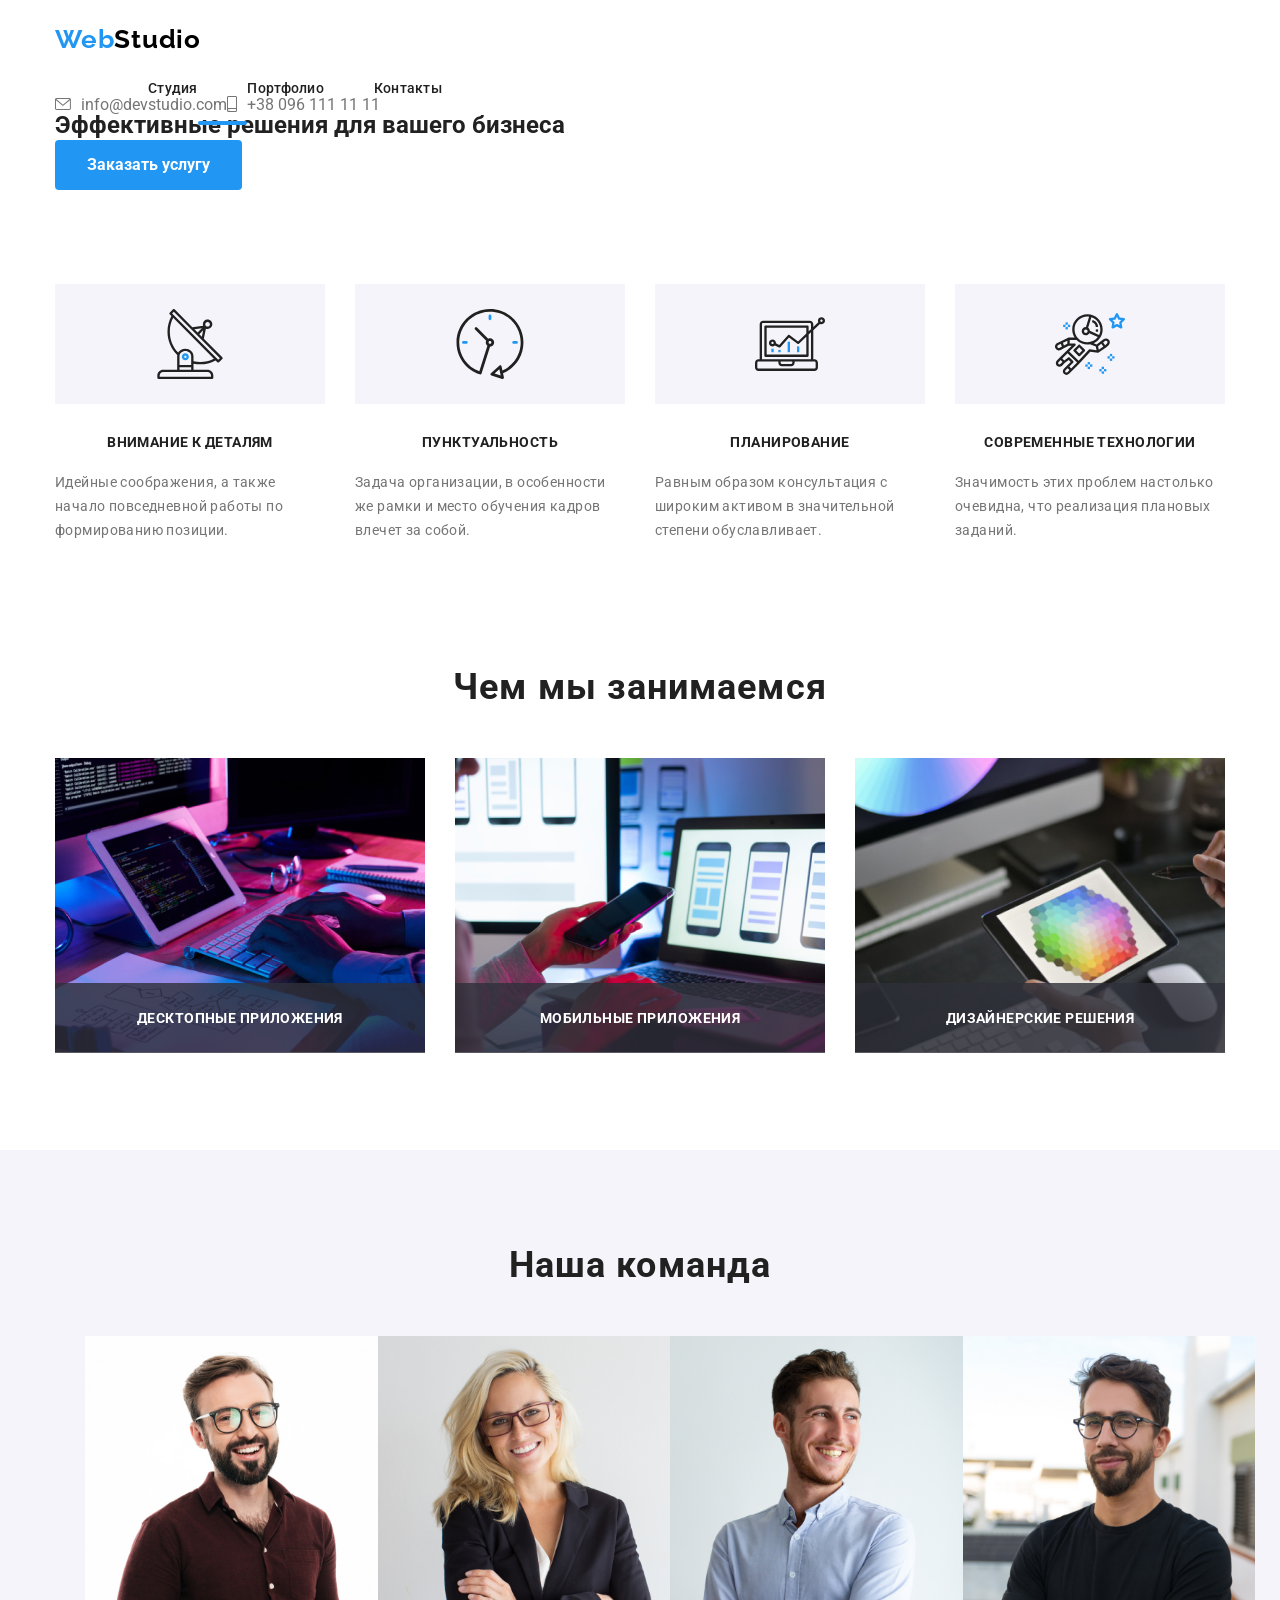
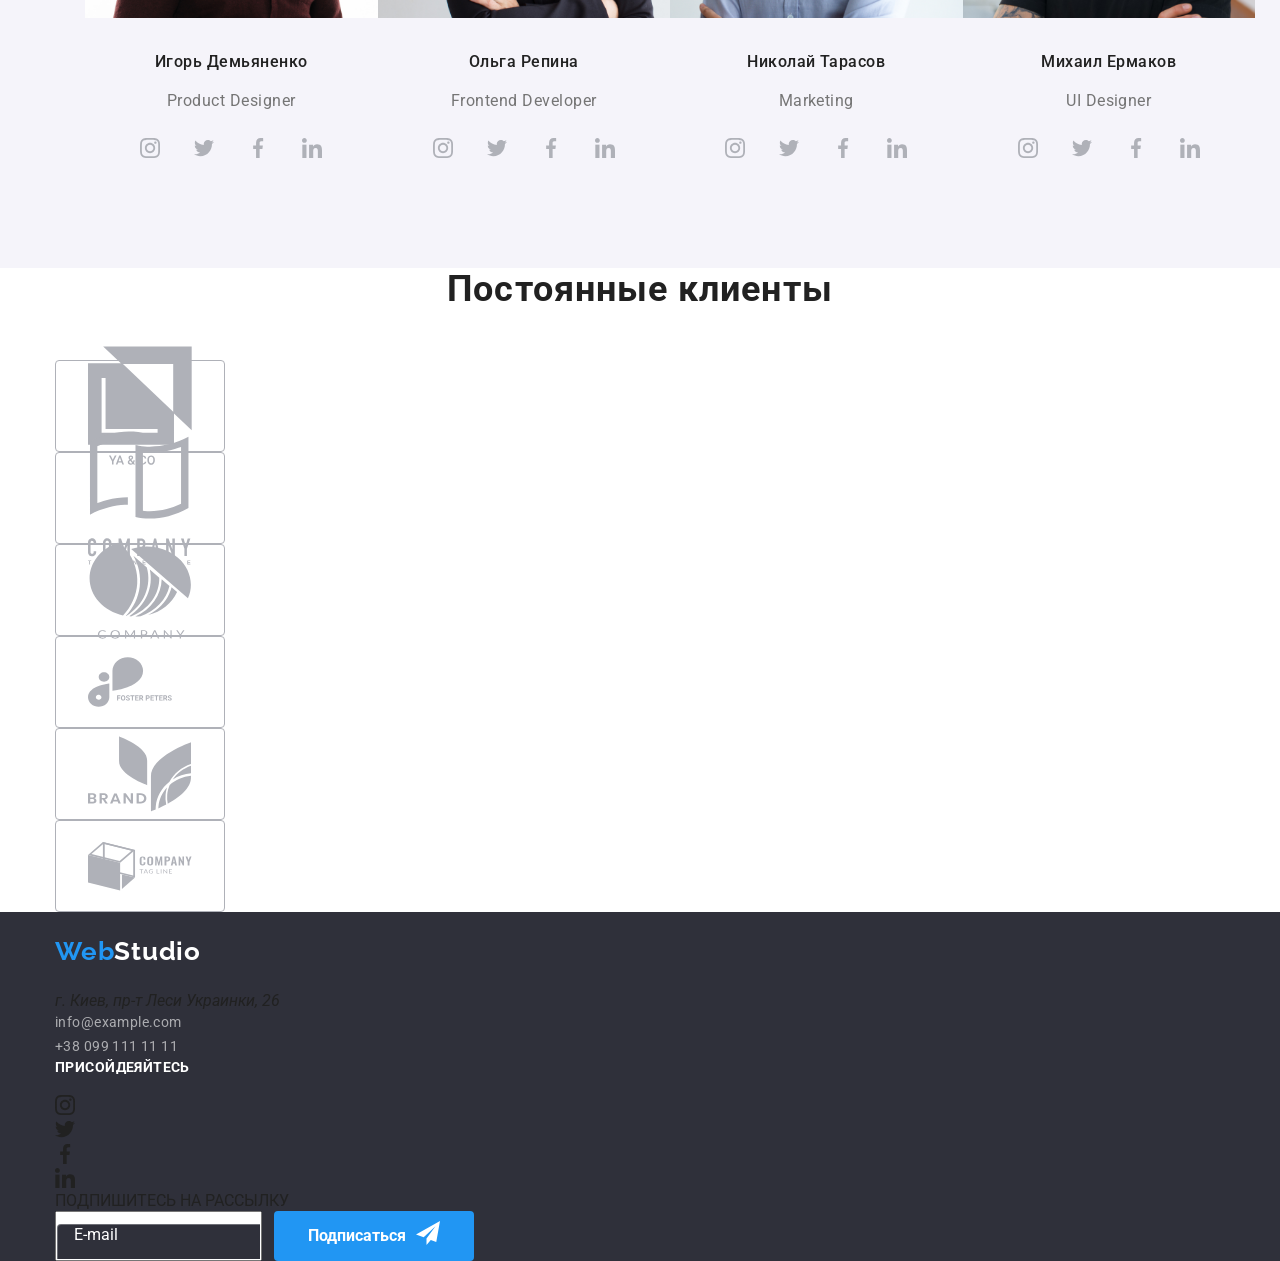
==== index.html @ 38f0f6fe "bad/start" ====
<!DOCTYPE html>
<html lang="ru">
<head>
    <meta charset="UTF-8">
    <meta http-equiv="X-UA-Compatible" content="IE=edge">
    <meta name="viewport" content="width=device-width, initial-scale=1.0">
    <title>Yaroslav Borys</title>
    <link rel="preconnect" href="https://fonts.gstatic.com">
    <link href="https://fonts.googleapis.com/css2?family=Raleway:wght@700&family=Roboto:wght@400;500;700;900&display=swap"
        rel="stylesheet">
    <!-- <link rel="stylesheet" href="./css/style.css" /> -->
    <link rel="stylesheet" href="css/main.min.css"/>
</head>

    <template>
        <svg class="icons-button">
            <use href="./images/icons-list/sprite.svg.svg#icon-vector13"></use></svg>

            
        <svg class="icons">
            <use href="./images/icons-list/sprite.svg.svg#icon-antenna"></use>
        </svg>
        <svg class="icons">
            <use href="./images/icons-list/sprite.svg.svg#icon-astronaut"></use>
        </svg>
        <svg class="icons">
            <use href="./images/icons-list/sprite.svg.svg#icon-diagram"></use>
        </svg>
        <svg class="icons">
            <use href="./images/icons-list/sprite.svg.svg#icon-clock"></use>
        </svg>
        <svg class="icons">
            <use href="./images/icons-list/sprite.svg.svg#icon-client"></use>
        </svg>
        <svg class="icons">
            <use href="./images/icons-list/sprite.svg.svg#icon-client1"></use>
        </svg>
        <svg class="icons">
            <use href="./images/icons-list/sprite.svg.svg#icon-client2"></use>
        </svg>
        <svg class="icons">
            <use href="./images/icons-list/sprite.svg.svg#icon-client3"></use>
        </svg>
        <svg class="icons">
            <use href="./images/icons-list/sprite.svg.svg#icon-client4"></use>
        </svg>
        <svg class="icons">
            <use href="./images/icons-list/sprite.svg.svg#icon-client5"></use>
        </svg>
        <svg class=".icons-contact-mail">
            <use href="./images/icons-list/sprite.svg.svg#icon-envelope"></use>
        </svg>
        <svg class=".icons-contact-tell">
            <use href="./images/icons-list/sprite.svg.svg#icon-smartphone"></use>
        </svg>
        <svg class="icons-social">
            <use href="./images/icons-list/sprite.svg.svg#icon-instagram"></use>
        </svg>
        <svg class="icons-social">
            <use href="./images/icons-list/sprite.svg.svg#icon-twitter"></use>
        </svg>
        <svg class="icons-social">
            <use href="./images/icons-list/sprite.svg.svg#icon-facebook"></use>
        </svg>
        <svg class="icons-social">
            <use href="./images/icons-list/sprite.svg.svg#icon-linkedin"></use>
        </svg>
<!-- MODAL ICON  -->
        <svg class="">
            <use href="./images/icons-list/sprite.svg.svg#icon-name-modal"></use>
        </svg>
    
        <svg class="">
            <use href="./images/icons-list/sprite.svg.svg#icon-tel-modal"></use>
        </svg>

        <svg class="">
            <use href="./images/icons-list/sprite.svg.svg#icon-mail-modal"></use>
        </svg>
    <svg class="">
        <use href="./images/icons-list/sprite.svg.svg#icon-icon-telega"></use>
    </svg>

<!-- MODAL ICON  -->
    </template>

<body>
    <!--Навигация сайта-->
    <header>
        <nav class="navigation">
        <div class="container">
            <h1><a href="./index.html" lang="en" class="navigation__logo navigation__link">Web<span class="nav__logo-header">Studio</span></a></h1>
           <div class="nav">
            <ul class="nav__site nav__list">
                <li><a href="./index.html" class="nav__studio nav__link">Студия</a></li>
                <li><a href="./portfolio.html" class=" nav__link">Портфолио</a></li>
                <li><a href="" class="link">Контакты</a></li>
            </ul>
            <ul class="nav__contact-nav list">
                <li class="nav__list-tell">
                        <ul class="nav__mail-mail">
                        
                            <li><a href="mailto:" class="nav__link">info@devstudio.com</a></li>
                        <li class="nav__icons-contact-mail"><svg class="nav__icons-contact-mail">
                                <use href="./images/icons-list/sprite.svg.svg#icon-envelope"></use>
                            </svg></li>
                        </ul>

                </li>
            
                <li class="nav__list-tell">
                        <ul class="nav__tell-tell">  
                            
                            <li class="nav__list-tell"><a href="tel:+380961111111" class="nav__link">
                    +38 096 111 11 11</a></li>
                    <li><svg class="nav__icons-contact-tell">
                            <use href="./images/icons-list/sprite.svg.svg#icon-smartphone"></use>
                        </svg></li>
            
                         </ul>
                   
            </ul>
            </div>
        </div>
        </nav>
    </header>

    <main>
        <!-- Заказ услуги -->
        <section class="hero">
            <div class="container">
            <h2 class="hero__title">Эффективные решения для вашего бизнеса</h2>
            <button data-modal-open type="button" class="hero__button-color">Заказать услугу</button>
            </div>
        </section>

        <!--Преимущество-->
        <section class="advantage">
        <div class="container">
            <h2 class="disp-none">Преимущество</h2>
            <ul class="advantage__list">
                <li> 
                    <div class="advantage__content">
                    <svg class="advantage__icons">
                    <use href="./images/icons-list/sprite.svg.svg#icon-antenna"></use>
                     </svg>
                    </div>
                    <h3  class="advantage__tittle">Внимание к деталям</h3>
                    <p class="advantage__text">Идейные соображения, а также начало повседневной работы по формированию позиции.</p>
                </li>
                <li>
                      <div class="advantage__content">
                    <svg class="advantage__icons">
                        <use href="./images/icons-list/sprite.svg.svg#icon-clock"></use>
                    </svg>
                    </div>
                    <h3 class="advantage__tittle">Пунктуальность</h3>
                    <p class="advantage__text">Задача организации, в особенности же рамки и место обучения кадров влечет за собой.</p>
                </li>
                <li>
                   <div class="advantage__content">
                    <svg class="advantage__icons">
                        <use href="./images/icons-list/sprite.svg.svg#icon-diagram"></use>
                    </svg>
                    </div>
                    <h3 class="advantage__tittle">Планирование</h3>
                    <p class="advantage__text">Равным образом консультация с широким активом в значительной степени обуславливает.</p>
                </li>
                <li>
                    <div class="advantage__content">
                    <svg class="advantage__icons">
                    <use href="./images/icons-list/sprite.svg.svg#icon-astronaut"></use>
                   </svg>
                    </div>
                    <h3 class="advantage__tittle">Современные технологии</h3>
                    <p class="advantage__text">Значимость этих проблем настолько очевидна, что реализация плановых заданий.</p>
                </li>
            </ul>
        </div>
        </section>
            <!--Работа-->
        <section class="work">
            <div class="container">
               <h2 class="block-tittle">Чем мы занимаемся</h2>
                <ul class="work__list">
                   <li class="work__background-img"><img src="images/img.jpg" class="work__img-list" alt="набор текста на планшете" >
                <p class="work__text">ДЕСКТОПНЫЕ ПРИЛОЖЕНИЯ</p></li>
                    <li class="work__background-img"><img src="images/box2.jpg" class="work__img-list" alt="nелефон и ноутбук" >
                <p class="work__text">МОБИЛЬНЫЕ ПРИЛОЖЕНИЯ</p></li>
                    <li class="work__background-img"><img src="images/box3.jpg" class="work__img-list" alt="палитра цветов" >
                <p class="work__text">ДИЗАЙНЕРСКИЕ РЕШЕНИЯ</p>
                    </li>
                </ul>  
            </div>
        </section>
        <!-- Команда -->
        <section class="team">
            <div class="container">
            <h2 class="block-tittle">Наша команда</h2>
            <ul class="team__list">
                <li class="team__people">
                    <img src="./images/human.jpg" alt="мужчина" width="100%">
                    <h3 class="team__worker">Игорь Демьяненко</h3>
                    <p lang="en" class="team__profession">Product Designer</p>
                    <ul class="team__list-people">
                        <li>
                            <a href="#" class="team__social-link">
                                <svg class="team__icons-social">
                                <use href="./images/icons-list/sprite.svg.svg#icon-instagram"></use>
                                </svg>
                            </a>
                        </li>
                        <li>
                            <a href="#" class="team__social-link">
                                <svg class="team__icons-social">
                                <use href="./images/icons-list/sprite.svg.svg#icon-twitter"></use>
                                </svg>
                            </a>
                        </li>
                        <li>
                            <a href="#" class="team__social-link">
                                <svg class="team__icons-social">
                                 <use href="./images/icons-list/sprite.svg.svg#icon-facebook"></use>
                                </svg>
                            </a>
                        </li>
                        <li>
                            <a href="#" class="team__social-link">
                                <svg class="team__icons-social">
                                <use href="./images/icons-list/sprite.svg.svg#icon-linkedin"></use>
                                </svg>
                            </a>
                        </li>
                
                    </ul>
                </li>
                <li class="team__people">
                    <img src="./images/human1.jpg" alt="девушка" width="100%">
                    <h3 class="team__worker">Ольга Репина</h3>
                    <p lang="en" class="team__profession">Frontend Developer</p>
                                        <ul class="team__list-people">
                        <li>
                            <a href="#" class="team__social-link">
                                <svg class="team__icons-social">
                                <use href="./images/icons-list/sprite.svg.svg#icon-instagram"></use>
                                </svg>
                            </a>
                        </li>
                        <li>
                            <a href="#" class="team__social-link">
                                <svg class="team__icons-social">
                                <use href="./images/icons-list/sprite.svg.svg#icon-twitter"></use>
                                </svg>
                            </a>
                        </li>
                        <li>
                            <a href="#" class="team__social-link">
                                <svg class="team__icons-social">
                                 <use href="./images/icons-list/sprite.svg.svg#icon-facebook"></use>
                                </svg>
                            </a>
                        </li>
                        <li>
                            <a href="#" class="team__social-link">
                                <svg class="team__icons-social">
                                <use href="./images/icons-list/sprite.svg.svg#icon-linkedin"></use>
                                </svg>
                            </a>
                        </li>
                
                    </ul>
                </li>
                <li class="team__people">
                    <img src="./images/human2.jpg" alt="мужчина смотрит вправо " width="100%">
                    <h3 class="team__worker">Николай Тарасов</h3>
                    <p lang="en" class="team__profession">Marketing</p>
                                                        <ul class="team__list-people">
                        <li>
                            <a href="#" class="team__social-link">
                                <svg class="team__icons-social">
                                <use href="./images/icons-list/sprite.svg.svg#icon-instagram"></use>
                                </svg>
                            </a>
                        </li>
                        <li>
                            <a href="#" class="team__social-link">
                                <svg class="team__icons-social">
                                <use href="./images/icons-list/sprite.svg.svg#icon-twitter"></use>
                                </svg>
                            </a>
                        </li>
                        <li>
                            <a href="#" class="team__social-link">
                                <svg class="team__icons-social">
                                 <use href="./images/icons-list/sprite.svg.svg#icon-facebook"></use>
                                </svg>
                            </a>
                        </li>
                        <li>
                            <a href="#" class="team__social-link">
                                <svg class="team__icons-social">
                                <use href="./images/icons-list/sprite.svg.svg#icon-linkedin"></use>
                                </svg>
                            </a>
                        </li>
                
                    </ul>
                </li>
                <li class="team__people">
                    <img src="./images/human3.jpg" alt="мужчина смотрит на нас" width="100%">
                    <h3 class="team__worker">Михаил Ермаков</h3>
                    <p lang="en" class="team__profession">UI Designer</p>
                                        <ul class="team__list-people">
                        <li>
                            <a href="#" class="team__social-link">
                                <svg class="team__icons-social">
                                <use href="./images/icons-list/sprite.svg.svg#icon-instagram"></use>
                                </svg>
                            </a>
                        </li>
                        <li>
                            <a href="#" class="team__social-link">
                                <svg class="team__icons-social">
                                <use href="./images/icons-list/sprite.svg.svg#icon-twitter"></use>
                                </svg>
                            </a>
                        </li>
                        <li>
                            <a href="#" class="team__social-link">
                                <svg class="team__icons-social">
                                 <use href="./images/icons-list/sprite.svg.svg#icon-facebook"></use>
                                </svg>
                            </a>
                        </li>
                        <li>
                            <a href="#" class="team__social-link">
                                <svg class="team__icons-social">
                                <use href="./images/icons-list/sprite.svg.svg#icon-linkedin"></use>
                                </svg>
                            </a>
                        </li>
                
                    </ul>
                </li>
            </ul>
            </div>
        </section> 
<!-- Постоянные клиенты -->
        <section class="client">
            <div class="container">
            <h2 class="block-tittle">Постоянные клиенты</h2>
            <ul class="client__list">
                <li class="client">
                    <svg class="client__icons">
                        <use href="./images/icons-list/sprite.svg.svg#icon-client"></use>
                    </svg>
                </li>
                <li>
                <svg class="client__icons">
                    <use href="./images/icons-list/sprite.svg.svg#icon-client1"></use>
                </svg>
            </li>
                <li><svg class="client__icons">
                    <use href="./images/icons-list/sprite.svg.svg#icon-client2"></use>
                </svg>
            </li>
                <li><svg class="client__icons">
                    <use href="./images/icons-list/sprite.svg.svg#icon-client3"></use>
                </svg>
            </li>
                <li><svg class="client__icons">
                    <use href="./images/icons-list/sprite.svg.svg#icon-client4"></use>
                </svg>
            </li>
                <li><svg class="client__icons">
                    <use href="./images/icons-list/sprite.svg.svg#icon-client5"></use>
                </svg>
            </li>
            </ul>
            </div>
        </section>
        <!-- Постоянные клиенты -->

    <!-- </main> -->

    <!--подвал-->
     <footer class="footer">
        
         <div class="container">
                 
            <div class="footer__contact"> 
             <a href="#" lang="en" class="footer__link footer__logo">Web<span class="footer__logo-footer">Studio</span></a>
             <address class="footer__address">
                <P class="address">г. Киев, пр-т Леси Украинки, 26</P>
                <ul class="list">
                    <li><a href="mailto:info@example.com" class="footer__link footer__contacts">info@example.com</a></li>
                    <li><a href="tel:+380991111111" class="footer__link footer__contacts">+38 099 111 11 11</a></li>
                </ul>
             </address>
            </div>
        

            <div class="social">
            <p class="social__text">ПРИСОЙДЕЯЙТЕСЬ</p>
            <ul class="social__media">
                        <li>
                            <a href="#" class="social__link">
                                <svg class="social__icons-footer">
                                    <use href="./images/icons-list/sprite.svg.svg#icon-instagram"></use>
                                </svg>
                            </a>
                        </li>
                        <li>
                            <a href="#" >
                                <svg class="social__icons-footer">
                                    <use href="./images/icons-list/sprite.svg.svg#icon-twitter"></use>
                                </svg>
                            </a>
                        </li>
                        <li>
                            <a href="#">
                                <svg class="social__icons-footer">
                                    <use href="./images/icons-list/sprite.svg.svg#icon-facebook"></use>
                                </svg>
                            </a>
                        </li>
                        <li>
                            <a href="#">
                                <svg class="social__icons-footer">
                                    <use href="./images/icons-list/sprite.svg.svg#icon-linkedin"></use>
                                </svg>
                            </a>
                     
                       </li>
                       
                      </ul>
            </div>
                
             <div class="sub">
                        <p class="sub__text">ПОДПИШИТЕСЬ НА РАССЫЛКУ</p>
                        <div >
                        <form action="" class="sub__form">
                            <label for="subscription" ></label>
                            <input type="email" class="sub__telega-pole" name="subscrip" id="subscription" placeholder="E-mail">
                            <button type="submit" class="sub__button-footer">Подписаться<svg class="sub__telega-svg">
                                <use href="./images/icons-list/sprite.svg.svg#icon-icon-telega"></use>
                            </svg></button>
                            </div>


                        </form>
                        </div>
         </div>
      </footer>

      
    <div class="backdrop is-hidden" id="modal" data-modal>
        <div class="modal-content" id="modal-content">
            <button data-modal-close type="button"><span class="close-but"><svg class="icons-button">
                <use href="./images/icons-list/sprite.svg.svg#icon-vector13"></use>
            </svg></span></button>
            <form action="#" class="modal-form">
                <p class="modal-form-title">Оставьте свои данные, мы вам перезвоним</p>
             <label class="form-field">
                 Имя
                    <span class="icon-position">
                         <input type="text" name="user-name" minlength="2"placeholder=""  required class="modal-form-input"/>
          
                         <span class="modal-form-icon">
                                <svg class="modal-name modal-svg">
                                    <use href="./images/icons-list/sprite.svg.svg#icon-name-modal"></use>
                                </svg>
                        </span>
                    </span>
                </label>
                <label class="form-field">
                    Телефон 
                    <span class="icon-position">
                        <input type="tel " name="user-fhone" placeholder="" pattern="[0-9]{3}-[0-9]{3}-[0-9]{2}-[0-9]{2}" required class="modal-form-input"/>
                             <span class="modal-form-icon">
                                    <svg class="modal-tel modal-svg">
                                        <use href="./images/icons-list/sprite.svg.svg#icon-tel-modal"></use>
                                    </svg>
                            </span>
                    </span>
                </label>
                <label class="form-field">
                    Почта 
                    <span class="icon-position">
                    <input type="email" name="user-email" placeholder="" required class="modal-form-input"/>
                            <span class="modal-form-icon">
                                <svg class="modal-email modal-svg">
                                    <use href="./images/icons-list/sprite.svg.svg#icon-mail-modal"></use>
                                </svg>
                            </span>
                    </span>
                </label>
                <label class="form-field-txt">
                    Комментарий 
                    <textarea name="user-comment" placeholder="Введите текст" class="modal-form-text" ></textarea>
                </label>
                <span>
                <input type="checkbox" name="user-agree" value="agree" id="checkbox" class="form-check visually-hidden" required >
                <label for="checkbox" class="modal-form-check"  >Соглашаюсь с рассылкой и принимаю <a href="" class="form-link"> Условия договора</a></label>
                </span>
               <button type="submit" class="button-color-form">Отправить</button>
            </form>
         

        </div>
    </div>

    <script src="./js/modal.js" type="module"></script>
</body>
</html>
---- css/style.css ----
/* Основные стили */
body {
  font-family: "Roboto", sans-serif;
  background-color: var(--white-color);
  color: var(--main-text-color);
}

.container {
  width: 1200px;
  padding: 0 15px;
  margin: 0 auto;
}

/* Основные стили */
/* Списки  */

/* Списки  */

/* Анимации */
@keyframes button-hero {
  0% {
  }
  100% {
    transition: background-color 500ms linear, transform 500ms ease-in-out;
  }
}

/* Анимации */

.site-nav .link {
  display: flex;
  flex-direction: column;
  align-items: flex-end;
}

.studio::after,
.portfolio::after {
  content: "";
  height: 4px;
  background-color: var(--blue-color);
  align-self: flex-end;
  /* margin: 28px 0px 0px 0px; */
  border-radius: 2px;
  z-index: 2;
  position: absolute;
  top: 41px;
}
.studio:after {
  width: 49px;
}

.portfolio:after {
  width: 76px;
}

.tell-tell,
.mail-mail {
  display: flex;
  flex-direction: row-reverse;
}

.list-tell {
  align-items: baseline;
  justify-content: start;
  color: var(--tell-color);
}
.icons-contact-tell {
  width: 10px;
  height: 16px;
  margin-right: 10px;
  fill: currentColor;
}

.icons-contact-mail {
  width: 16px;
  height: 12px;
  margin-right: 10px;
  fill: currentColor;
}
.contact-nav .list-tell:hover,
.contact-nav .list-tell:hover,
.contact-nav .link:hover {
  stroke: var(--blue-color);
  color: var(--blue-color);
  fill: var(--blue-color);
  transition: var(--animation-hover);
}

.navigation .container {
  display: flex;
  align-items: baseline;
}
.navigation .nav {
  display: flex;
  width: 1025px;
  justify-content: space-between;
}
.site-nav {
  display: flex;
  width: 294px;
  justify-content: space-between;
  margin-left: 93px;
  position: relative;
}
.contact-nav {
  display: flex;
  height: 16px;
}
.contact-nav li:not(:first-child) {
  margin-left: 50px;
}

.navigation {
  background-color: var(--white-color);
  border: 1px solid var(--stroke-color);
}
.logo {
  font-family: Raleway;
  color: var(--black-color);
  font-weight: bold;
  font-size: 26px;
  line-height: 1.192;
  letter-spacing: 0.03em;
  padding: 24px 0px 25px;
}
.logo-blue {
  color: var(--blue-color);
}
.site-nav .link:hover,
.site-nav .link:focus,
.site-nav .link:active {
  color: var(--blue-color);
  transition: var(--animation-hover);
}

.nav .portfolio:visited,
.nav .studio:visited {
  color: var(--blue-color);
  transition: var(--animation-hover);
}

.contact-nav .link:hover,
.contact-nav .link:focus {
  color: var(--blue-color);
  fill: var(--blue-color);
  transition: var(--animation-hover);
}

.contact-nav a {
  color: var(--tell-color);
  transition: var(--animation-hover);
}
.navigation .list {
  font-weight: 500;
  font-size: 14px;
  line-height: 1.143;
  letter-spacing: 0.02em;
}
/* Навигация сайта  */

/* Hero block */

.hero .container {
  padding: 200px 452px;
  width: 1600px;
  display: flex;
  align-items: center;
  flex-flow: column;
  background-image: linear-gradient(
      to top,
      rgba(130, 67, 247, 0.068),
      rgba(138, 125, 4, 0.068)
    ),
    url(../images/background.png);
  background-size: cover;
}

.hero-title {
  color: var(--white-color);
  font-weight: 900;
  font-size: 44px;
  line-height: 1.363;
  text-align: center;
  letter-spacing: 0.06em;
  text-transform: uppercase;
  width: 696px;
  margin-bottom: 30px;
}
/* Hero block */
/* Buttons */
/* indentation */
.button-row .container {
  padding: 94px 0px 34px;
}
.button-list {
  display: flex;
  justify-content: center;
  padding-bottom: 16px;
}
.button-list li:not(:last-child) {
  margin-right: 9px;
}
/* indentation */
.button-color {
  font-family: "Roboto", sans-serif;
  background-color: var(--blue-color);
  color: var(--white-color);
  font-size: 16px;
  line-height: 1.875;
  font-weight: 700;
  text-align: center;
  border: 0;
  border-radius: 4px;
  padding: 10px 32px;
  cursor: pointer;
}
.button-pro {
  font-family: "Roboto", sans-serif;
  background-color: var(--portfolio-color);
  font-weight: 500;
  font-size: 16px;
  line-height: 1.625;
  text-align: center;
  letter-spacing: 0.03em;
  border-radius: 4px;
  padding: 6px 22px;
  border: 0;
}
.button-pro:hover,
.button-pro:focus {
  background-color: var(--blue-color);
  color: var(--white-color);
  box-shadow: 0px 3px 1px rgba(0, 0, 0, 0.1), 0px 1px 2px rgba(0, 0, 0, 0.08),
    0px 2px 2px rgba(0, 0, 0, 0.12);
  transition: var(--animation-hover);
}
/* Buttons */

/* Преимущество  */
/* indentation */
.disp-none {
  display: none;
}

.container .advantage-list {
  display: flex;
  padding: 94px 0px;
  justify-content: space-between;
}
.advantage-list > li {
  display: flex;
  width: 270px;
  flex-direction: column;
}

/* ICON */
.advantage-content {
  height: 120px;
  width: 270px;
  background-color: var(--portfolio-color);
  display: flex;
  justify-content: center;
  align-items: center;
  margin-bottom: 30px;
}

.icons-advantage {
  width: 70px;
  height: 70px;
}

/* ICON  */

/* indentation */
.tittle-advantage {
  font-size: 14px;
  line-height: 1.142;
  letter-spacing: 0.03em;
  text-transform: uppercase;
  margin-bottom: 10px;
}
.text-section {
  color: var(--tell-color);
  font-size: 14px;
  line-height: 1.715;
  letter-spacing: 0.03em;
  font-weight: 400;
}
/* Преимущество */

/* work */
.block-tittle {
  font-weight: bold;
  font-size: 36px;
  line-height: 1.167;
  text-align: center;
  letter-spacing: 0.03em;
  margin-bottom: 50px;
}

.work-list p {
  display: flex;
  align-items: center;
  justify-content: center;
  color: var(--white-color);
  background-color: rgba(47, 48, 58, 0.8);
  position: absolute;
  height: 70px;
  width: 370px;
  bottom: 2px;
  left: 0;
  z-index: 1;
  font-weight: bold;
  font-size: 14px;
  line-height: 1.142;
  text-align: center;
  letter-spacing: 0.03em;
}
.background-img {
  position: relative;
  z-index: 1;
}

.container .work-list {
  display: flex;
}
.work-list li:not(:first-child) {
  margin-left: 30px;
}
/* indentation */
/* work */

/* our team */
/* Icon  */
.icons-social {
  width: 20px;
  height: 20px;
}
.icon-list-people a {
  /* padding-bottom: 30px; */
  width: 44px;
  height: 44px;
  border-radius: 50%;
  padding: 12px;
}

.icons-social {
  color: var(--icon-color);
}

.icon-list-people {
  display: flex;
  justify-content: center;
  flex-direction: row;
  padding-bottom: 30px;
}
.icon-list-people a {
  flex-direction: row;
  color: var(--icon-color);
}
.icon-list-people li:not(:last-child) {
  margin-right: 10px;
}
.icon-list-people a:hover,
.icon-list-people a:focus {
  fill: var(--white-color);
  background-color: var(--blue-color);
  transition: var(--animation-hover);
}

.social-link {
  fill: currentColor;
}
/* Icon  */
.our-team .container {
  padding: 94px 0px 93px;
}
.team-list {
  display: flex;
  justify-content: space-between;
  align-content: center;
}

.team-list > li {
  background-color: var(--white-color);
  border-bottom-right-radius: 4px;
  border-bottom-left-radius: 4px;
  box-shadow: 0px 1px 1px rgba(0, 0, 0, 0.14), 0px 1px 2px rgba(0, 0, 0, 0.2),
    0px 3px 1px rgba(0, 0, 0, 0.12);
  display: flex;
  flex-direction: column;
  align-items: center;
  transition: var(--animation-hover);
}
.our-team {
  background-color: var(--portfolio-color);
  transition: var(--animation-hover);
}
.name-worker {
  font-weight: 500;
  font-size: 16px;
  /* text-align: center; */
  line-height: 1.188;
  padding: 30px 0px 10px;
  letter-spacing: 0.03em;
}
.profession {
  font-size: 16px;
  line-height: 1.188;

  letter-spacing: 0.03em;
  color: var(--tell-color);
  padding: 10px 0px 16px;
  font-weight: normal;
}

/* our team */
/* Постоянные клиенты */

.client-section .container {
  padding-top: 94px;
  padding-bottom: 94px;
}
.client-list li {
  width: 170px;
  height: 92px;
  border: solid 1px;
  border-radius: 4px;
  padding: 16px 32px;
  color: var(--icon-color);
  box-sizing: border-box;
}

.client-list {
  display: flex;
  flex-direction: row;
  justify-content: space-between;
  align-items: center;
  fill: currentColor;
}
.icons-client {
  width: 106px;
  height: 60px;
}
.client-list li:focus,
.client-list li:hover {
  fill: var(--blue-color);
  border: solid 1px var(--blue-color);
  transition: var(--animation-hover);
}
/* Постоянные клиенты */

/* portfolio */
/* Card */
.card-container:hover .background-blue,
.card-container:focus .background-blue {
  transition: var(--animation-hover);
  transform: translateY(0);
  opacity: 1;
  overflow: auto;
}
.card-container {
  position: relative;
  width: 370px;
  height: 404px;
}

.background-blue {
  position: absolute;
  top: 0;
  left: 0;
  width: 370px;
  height: 294px;
  transform: translateY(60%);
  background: rgba(33, 150, 243, 0.9);
  border: Solid rgba(33, 150, 243, 0.9);
  opacity: 0;
}

.text-background {
  font-family: Roboto;
  font-size: 18px;
  line-height: 1.556px;
  line-height: 133%;
  /* align: Left; */
  vertical-align: Top;
  letter-spacing: 3%;
  color: var(--white-color);
  padding: 64px 23px;
}

.project-portfolio li:hover {
  box-shadow: 1px 4px 6px 1px rgba(0, 0, 0, 0.16),
    0px 4px 4px rgba(0, 0, 0, 0.06), 0px 1px 1px rgba(0, 0, 0, 0.06);
  transition: var(--animation-hover);
}

.card .container {
  padding-bottom: 94px;
}
.project-portfolio {
  display: flex;
  flex-wrap: wrap;
  justify-content: space-between;
}

.project-portfolio li:nth-child(-n + 6) {
  margin-bottom: 30px;
}

/* Card */

.project-portfolio li {
  background-color: var(--white-color);
  border: 1px solid var(--solid-color);
}

.pro-tittle {
  font-size: 18px;
  line-height: 2;
  letter-spacing: 0.06em;
}
.pro-text {
  font-weight: 400;
  font-size: 16px;
  line-height: 1.875;
  letter-spacing: 0.03em;
  color: var(--tell-color);
}
.card-text {
  z-index: 4;
}
.project-portfolio .card-text {
  padding: 20px 24px;
}
.pro-tittle {
  margin-bottom: 4px;
}
/* portfolio */

/* footer */
/* indentation */

/* 3-block-footer */

.button-footer {
  display: flex;
  /* align-self: center; */
  justify-content: center;
  width: 200px;
  height: 50px;
  font-family: "Roboto", sans-serif;
  background-color: var(--blue-color);
  color: var(--white-color);
  font-size: 16px;
  line-height: 1.875;
  font-weight: 700;
  text-align: center;
  border: 0;
  border-radius: 4px;
  padding: 10px 32px;
  cursor: pointer;
  margin-left: 12px;
}

.telega-svg {
  width: 24px;
  height: 24px;
  fill: var(--white-color);
  margin-left: 10px;
}

/* .sub-box {
  margin-left: 93px;
} */

.sub-form {
  display: flex;
  flex-direction: row;
}

.telega-pole::placeholder {
  padding-left: 16px;
}

.telega-pole {
  width: 358px;
  height: 50px;
  border: 1px solid var(--stoke-solid-footer);
  background: var(--hero-color);
  border-radius: 4px;
  padding-left: 16px;
  color: var(--white-color);
}

.telega-pole:focus {
  outline: none;
  border-color: var(--blue-color);
}

/* 3-block-footer */

.footer .container {
  padding: 60px 15px;
  align-items: baseline;
  justify-content: first baseline;
}

.footer__address :not(:last-child) {
  margin-bottom: 9px;
}
/* indentation */

.footer {
  background-color: var(--hero-color);
}
/* .logo-footer{
  font-family: Raleway;
  color: var(--white-color);
  font-weight: bold;
  font-size: 26px;
  line-height: 1.192;
  letter-spacing: 0.03em;
  margin-bottom: 20px;
} */
.logo-footer {
  color: var(--white-color);
}

.footer__address {
  color: var(--white-color);
  font-size: 14px;
  line-height: 1.411;
  letter-spacing: 0.03em;
  font-style: normal;
}
.contacts {
  color: var(--contacts-color);
  font-weight: 400;
  font-size: 14px;
  line-height: 1.714;
  letter-spacing: 0.03em;
  text-decoration: none;
  font-style: normal;
}
.contacts:focus,
.contacts:hover {
  color: var(--blue-color);
  transition: var(--animation-hover);
}

.text-final {
  color: var(--white-color);
  font-weight: 700;
  font-size: 14px;
  line-height: 1.143;
  vertical-align: Top;
  letter-spacing: 0.03em;
  margin-bottom: 20px;
}

.footer .container {
  display: flex;
  justify-content: space-between;
}

.social-cont {
  margin-left: 70px;
  align-items: baseline;
}

.social-media {
  display: flex;
}
/* ИКОНКИ  */

.icons-footer {
  width: 20px;
  height: 20px;
}

/* .icons-social li {
  /* padding-bottom: 30px; */
/* width: 44px;
  height: 44px;
  border-radius: 50%;
  padding: 12px; */
/* } */
.social-media .container {
  display: flex;
}
.social-media a {
  width: 44px;
  height: 44px;
  border-radius: 50%;
  padding: 12px;
  background-color: var(--icon-footer);
  color: var(--white-color);
  flex-direction: row;
}
.social-media li:not(:last-child) {
  margin-right: 10px;
}
.social-media a:hover,
.social-media a:focus {
  fill: var(--white-color);
  background-color: var(--blue-color);
  transition: var(--animation-hover);
}
.icons-footer {
  fill: currentColor;
}
.social-media :hover,
.social-mediae :focus {
  fill: var(--white-color);
  transition: var(--animation-hover);
}
.social-medial a {
  fill: currentColor;
}

/* ИКОНКИ  */
/* footer */

/* Modal-js */
.backdrop {
  position: fixed;

  transition: transform 150ms linear;
  top: 0;
  left: 0;
  transform: translate(0);
  width: 100vw;
  height: 100vh;
  background-color: var(--solid-button);
  z-index: 2;
}

/* Модальное окно  */
.modal-content {
  /* display: flex;
  align-items: center; */
  position: absolute;
  top: 50%;
  left: 50%;
  transform: translate(-50%, -50%);
  max-width: 528px;
  width: 100%;
  max-height: 581px;
  height: 100%;
  padding: 40px;
  background-color: rgb(255, 255, 255);
  border-radius: 3px;
  box-shadow: 0px 4px 4px 0px rgba(0, 0, 0, 0.2);
}

[data-modal-close] {
  position: absolute;
  width: 30px;
  height: 30px;
  top: 8px;
  right: 5px;
  border-radius: 20px;
  background-color: transparent;
  border: 1px solid var(--solid-button);
  font-weight: bold;
  cursor: pointer;
  color: var(--main-text-color);
}
.is-hidden {
  transform: translate(-100%, -100%);
}
.close-but {
  padding: 3px 3px 4px 4px;
}
.icons-button {
  width: 11px;
  height: 11px;
  fill: #000000;
  stroke: #000000;
  stroke-width: 3px;
}

.modal-form-title {
  text-align: center;
  font-weight: 700;
  font-size: 20px;
  line-height: 1.15;
  letter-spacing: 3%;
  margin-bottom: 10px;
}

.modal-form {
  display: flex;
  flex-direction: column;
  height: 448px;
}

.modal-form-input {
  width: 100%;
  border-radius: 4px;
  height: 40px;
  border: 1px solid rgba(33, 33, 33, 0.2);
  padding-left: 42px;
  outline: none;
}
.modal-form-input:focus {
  border-color: var(--blue-color);
}

.modal-form-input:focus + .modal-form-icon {
  background-color: var(--hero-color);
  fill: var(--blue-color);
  stroke: var(--blue-color);
}

/* .icon-position:focus {
  fill: var(--blue-color);
  stroke: var(--blue-color);
} */

/* ВТоростипенные стили  */
/* .modal-form-input:required:valid {
  border-color: green;
}

.modal-form-input:required:invalid {
  border-color: red;
} */
/* ВТоростипенные стили  */

.form-field {
  font-size: 12px;
  line-height: 1.167;
  text-align: left;
  letter-spacing: 0.01em;
  color: var(--tell-color);
  /* padding-top: 10px; */
  margin-bottom: 10px;
}

.icon-position {
  position: relative;
  display: block;
  margin-top: 4px;
}

.modal-form-icon {
  fill: var(--main-text-color);
}
.modal-form-input::placeholder {
  color: var(--form-text);
}

.modal-svg {
  display: flex;
  justify-content: left;
  align-items: center;
  position: absolute;
  transform: translateY(-50%);
  top: 50%;
  left: 3%;
  fill: inherit;
}

.modal-name {
  width: 12px;
  height: 12px;
}

.modal-tel {
  width: 13px;
  height: 13px;
}
.modal-email {
  width: 15px;
  height: 12px;
}
/* .modal-form-icon {
  display: flex;
  justify-content: left;
  align-items: center;
  position: absolute;
  transform: translateY(-50%);
  top: 50%;
  left: 3%;
} */

.modal-form-text {
  width: 100%;
  height: 120px;
  resize: none;
  padding: 12px 16px;
  margin-top: 4px;
  margin-bottom: 20px;
  border-radius: 4px;
  border: 1px solid rgba(33, 33, 33, 0.2);
  font-size: 14px;
  line-height: 1.142;
  outline: none;
}
.modal-form-text:focus {
  border-color: var(--blue-color);
}

.modal-form-text::placeholder {
  color: var(--form-text);
}

.form-field-txt {
  font-size: 12px;
  line-height: 1.167;
  text-align: left;
  letter-spacing: 0.01em;
  color: var(--tell-color);
}
.modal-form-check {
  border-color: #212121;
}

.modal-form-check::before {
  content: "";
  width: 16px;
  height: 15px;
  border: 2px solid var(--main-text-color);
  display: inline-block;
  border-radius: 3px;
  margin-right: 9px;
  vertical-align: middle;
}

.form-check:checked + .modal-form-check::before {
  content: url("../images/vector-galka.png");
  display: flex;
  flex-direction: row;
  align-items: center;
  justify-content: center;
  align-self: center;
  border-color: var(--blue-color);
  background-color: var(--blue-color);
}

.visually-hidden {
  position: absolute !important;
  width: 1px !important;
  height: 1px !important;
  margin: -1px !important;
  padding: 0 !important;
  overflow: hidden;
  border: 0 !important;
  clip: rect(0 0 0 0);
}
.form-check {
  display: flex;
}

.modal-form-check {
  display: flex;
  align-items: center;
  align-self: auto;
  font-size: 14px;
  line-height: 1.714;
  justify-content: center;
  margin-bottom: 30px;
}

.form-link {
  color: var(--blue-color);
  text-decoration: underline;
  padding-left: 3px;
}
/* Модальное окно  */

/* Кнопка Модалки  */

.button-color-form {
  display: flex;
  align-self: center;
  justify-content: center;
  width: 200px;
  height: 50px;
  font-family: "Roboto", sans-serif;
  background-color: var(--blue-color);
  color: var(--white-color);
  font-size: 16px;
  line-height: 1.875;
  font-weight: 700;
  text-align: center;
  border: 0;
  border-radius: 4px;
  padding: 10px 32px;
  cursor: pointer;
  /* padding: 10px 55px; */
}
/* Кнопка Модалки  */
---- css/main.min.css ----
/*! modern-normalize v1.1.0 | MIT License | https://github.com/sindresorhus/modern-normalize */ul,ol{list-style:none;margin:0;padding:0}*{margin:0;padding:0}a{text-decoration:none;color:inherit;display:inline-block}*,::before,::after{box-sizing:border-box}html{-moz-tab-size:4;tab-size:4}html{line-height:1.15;-webkit-text-size-adjust:100%}body{margin:0}body{font-family:system-ui,-apple-system,"Segoe UI",Roboto,Helvetica,Arial,sans-serif,"Apple Color Emoji","Segoe UI Emoji"}hr{height:0;color:inherit}abbr[title]{text-decoration:underline dotted}b,strong{font-weight:bolder}code,kbd,samp,pre{font-family:ui-monospace, SFMono-Regular, Consolas, "Liberation Mono", Menlo, monospace;font-size:1em}small{font-size:80%}sub,sup{font-size:75%;line-height:0;position:relative;vertical-align:baseline}sub{bottom:-0.25em}sup{top:-0.5em}table{text-indent:0;border-color:inherit}button,input,optgroup,select,textarea{font-family:inherit;font-size:100%;line-height:1.15;margin:0}button,select{text-transform:none}button,[type="button"],[type="reset"],[type="submit"]{-webkit-appearance:button}::-moz-focus-inner{border-style:none;padding:0}:-moz-focusring{outline:1px dotted ButtonText}:-moz-ui-invalid{box-shadow:none}legend{padding:0}progress{vertical-align:baseline}::-webkit-inner-spin-button,::-webkit-outer-spin-button{height:auto}[type="search"]{-webkit-appearance:textfield;outline-offset:-2px}::-webkit-search-decoration{-webkit-appearance:none}::-webkit-file-upload-button{-webkit-appearance:button;font:inherit}summary{display:list-item}:root{--blue-color: #2196f3;--white-color: #ffffff;--tell-color: #757575;--hero-color: #2f303a;--main-text-color: #212121;--mainbackgraund-color: #e5e5e5;--contacts-color: rgba(255, 255, 255, 0.6);--portfolio-color: #f5f4fa;--black-color: #000000;--stroke-color: #ececec;--icon-color: #afb1b8;--icon-footer: rgba(255, 255, 255, 0.1);--solid-color: #eeeeee;--solid-button: rgba(0, 0, 0, 0.2);--form-text: rgba(117, 117, 117, 0.5);--stoke-solid-footer: rgba(255, 255, 255, 0.3);--animation-hover: 250ms cubic-bezier(0.4, 0, 0.2, 1)}.container{width:1200px;padding:0 15px;margin:0 auto}@media screen and (min-width: 480px){.container{max-width:480px}}@media screen and (min-width: 768px){.container{max-width:768px}}@media screen and (min-width: 1200px){.container{max-width:1200px}}body{font-family:"Roboto", sans-serif;background-color:var(--white-color);color:var(--main-text-color)}.block-tittle{font-weight:bold;font-size:36px;line-height:1.167;text-align:center;letter-spacing:0.03em;margin-bottom:50px}.nav__logo-header{color:var(--black-color)}.navigation__logo{font-family:Raleway;color:var(--blue-color);font-weight:bold;font-size:26px;line-height:1.192;letter-spacing:0.03em;padding:24px 0px 25px}.footer__logo-footer{color:var(--white-color)}.footer__logo{font-family:Raleway;color:var(--blue-color);font-weight:bold;font-size:26px;line-height:1.192;letter-spacing:0.03em;padding:24px 0px 25px}.footer__logo__logo-footer{color:var(--white-color)}.hero__button-color{font-family:"Roboto", sans-serif;background-color:var(--blue-color);color:var(--white-color);font-size:16px;line-height:1.875;font-weight:700;text-align:center;border:0;border-radius:4px;padding:10px 32px;cursor:pointer}.button-row__pro{font-family:"Roboto", sans-serif;background-color:var(--portfolio-color);font-weight:500;font-size:16px;line-height:1.625;text-align:center;letter-spacing:0.03em;border-radius:4px;padding:6px 22px;border:0}.button-row__pro:hover,.button-row__pro:focus{background-color:var(--blue-color);color:var(--white-color);box-shadow:0px 3px 1px rgba(0,0,0,0.1),0px 1px 2px rgba(0,0,0,0.08),0px 2px 2px rgba(0,0,0,0.12);transition:var(--animation-hover)}.button-row .container{padding:94px 0px 34px}.button-row__list{display:flex;justify-content:center;padding-bottom:16px}.button-row__list li:not(:last-child){margin-right:9px}.sub__button-footer{display:flex;justify-content:center;width:200px;height:50px;font-family:"Roboto", sans-serif;background-color:var(--blue-color);color:var(--white-color);font-size:16px;line-height:1.875;font-weight:700;text-align:center;border:0;border-radius:4px;padding:10px 32px;cursor:pointer;margin-left:12px}.nav__icons-contact-tell{width:10px;height:16px;margin-right:10px;fill:currentColor}.nav__icons-contact-mail{width:16px;height:12px;margin-right:10px;fill:currentColor}.social__icons-footer{width:20px;height:20px;fill:currentColor}.sub__telega-svg{width:24px;height:24px;fill:var(--white-color);margin-left:10px}.social__media.container{display:flex}.social__media.containera{width:44px;height:44px;border-radius:50%;padding:12px;background-color:var(--icon-footer);color:var(--white-color);flex-direction:row;fill:currentColor}.social__media.containera li:not(:last-child){margin-right:10px}.social__media.containera li:not(:last-child) a:hover,.social__media.containera li:not(:last-child) a :focus{fill:var(--white-color);background-color:var(--blue-color);transition:var(--animation-hover)}.block-tittle{font-weight:bold;font-size:36px;line-height:1.167;text-align:center;letter-spacing:0.03em;margin-bottom:50px}.icons-button{width:11px;height:11px;fill:#000000;stroke:#000000;stroke-width:3px}.advantage__icons{width:70px;height:70px}.team__icons-social{display:flex;width:20px;height:20px;color:var(--icon-color)}.icons-client{width:106px;height:60px}.modal-svg{display:flex;justify-content:left;align-items:center;position:absolute;transform:translateY(-50%);top:50%;left:3%;fill:inherit}.modal-name{width:12px;height:12px}.modal-tel{width:13px;height:13px}.modal-email{width:15px;height:12px}@keyframes button-hero{0%{transition:none}100%{transition:background-color 500ms linear, transform 500ms ease-in-out}}.backdrop{position:fixed;transition:background-color 500ms linear, transform 500ms ease-in-out;top:0;left:0;transform:translate(0);width:100vw;height:100vh;background-color:var(--solid-button);z-index:4}.modal-content{position:absolute;top:50%;left:50%;transform:translate(-50%, -50%);max-width:528px;width:100%;max-height:581px;height:100%;padding:40px;background-color:#fff;border-radius:3px;box-shadow:0px 4px 4px 0px rgba(0,0,0,0.2);animation-name:button-hero}[data-modal-close]{position:absolute;width:30px;height:30px;top:8px;right:5px;border-radius:20px;background-color:transparent;border:1px solid var(--solid-button);font-weight:bold;cursor:pointer;color:var(--main-text-color)}.is-hidden{transform:translate(-100%, -100%)}.close-but{padding:3px 3px 4px 4px}.modal-form-title{text-align:center;font-weight:700;font-size:20px;line-height:1.15;letter-spacing:3%;margin-bottom:10px}.modal-form{display:flex;flex-direction:column;height:448px}.modal-form-input{width:100%;border-radius:4px;height:40px;border:1px solid rgba(33,33,33,0.2);padding-left:42px;outline:none}.modal-form-input:focus{border-color:var(--blue-color)}.modal-form-input:focus+.modal-form-icon{background-color:var(--hero-color);fill:var(--blue-color);stroke:var(--blue-color)}.form-field{font-size:12px;line-height:1.167;text-align:left;letter-spacing:0.01em;color:var(--tell-color);margin-bottom:10px}.icon-position{position:relative;display:block;margin-top:4px}.modal-form-icon{fill:var(--main-text-color)}.modal-form-input::placeholder{color:var(--form-text)}.modal-form-text{width:100%;height:120px;resize:none;padding:12px 16px;margin-top:4px;margin-bottom:20px;border-radius:4px;border:1px solid rgba(33,33,33,0.2);font-size:14px;line-height:1.142;outline:none}.modal-form-text:focus{border-color:var(--blue-color)}.modal-form-text::placeholder{color:var(--form-text)}.form-field-txt{font-size:12px;line-height:1.167;text-align:left;letter-spacing:0.01em;color:var(--tell-color)}.modal-form-check{border-color:#212121}.modal-form-check::before{content:"";width:16px;height:15px;border:2px solid var(--main-text-color);display:inline-block;border-radius:3px;margin-right:9px;vertical-align:middle;display:flex;align-items:baseline}.form-check:checked+.modal-form-check::before{content:url("../images/vector-galka.png");display:flex;flex-direction:row;align-items:center;justify-content:center;align-self:center;border-color:var(--blue-color);background-color:var(--blue-color)}.visually-hidden{position:absolute !important;width:1px !important;height:1px !important;margin:-1px !important;padding:0 !important;overflow:hidden;border:0 !important;clip:rect(0 0 0 0)}.form-check{display:flex}.modal-form-check{display:flex;align-items:center;align-self:auto;font-size:14px;line-height:1.714;justify-content:center;margin-bottom:30px}.form-link{color:var(--blue-color);text-decoration:underline;padding-left:3px}.button-color-form{display:flex;align-self:center;justify-content:center;width:200px;height:50px;font-family:"Roboto", sans-serif;background-color:var(--blue-color);color:var(--white-color);font-size:16px;line-height:1.875;font-weight:700;text-align:center;border:0;border-radius:4px;padding:10px 32px;cursor:pointer}.advantage__tittle{font-size:14px;line-height:1.142;letter-spacing:0.03em;text-transform:uppercase;text-align:center;margin-bottom:10px}@media screen and (min-width: 768px){.advantage{text-align:left}}.advantage__list .advantage__text{color:var(--tell-color);font-size:14px;line-height:1.715;letter-spacing:0.03em;font-weight:400;padding-top:10px}.nav__site.nav__link{display:flex;flex-direction:column;align-items:flex-end}.nav__studio::after{content:"";height:4px;background-color:var(--blue-color);align-self:flex-end;border-radius:2px;z-index:2;position:absolute;top:41px;width:49px}.nav__portfolio::after{content:"";height:4px;background-color:var(--blue-color);align-self:flex-end;border-radius:2px;z-index:2;position:absolute;top:41px;width:76px}.nav__tell-tell,.nav__mail-mail{display:flex;flex-direction:row-reverse}.nav__list-tell{align-items:baseline;justify-content:start;color:var(--tell-color)}.nav__contact-nav.nav__list-tell:hover,.nav__contact-nav.nav__link:hover{stroke:var(--blue-color);color:var(--blue-color);fill:var(--blue-color);transition:var(--animation-hover)}.navigation.container{display:flex;align-items:baseline}.navigation.container.nav{display:flex;width:1025px;justify-content:space-between}.navigation.container.nav{background-color:var(--white-color);border:1px solid var(--stroke-color)}.nav__site{display:flex;width:294px;justify-content:space-between;margin-left:93px;position:relative}.nav__contact-nav{display:flex;height:16px}.nav__contact-navli:not(:first-child){margin-left:50px}.nav__site .nav__link :hover,.nav__site .nav__link :focus,.nav__site .nav__link :active{color:var(--blue-color);transition:var(--animation-hover)}.nav.portfolio:visited,.nav.nav__studio:visited{color:var(--blue-color);transition:var(--animation-hover)}.nav__contact-nav .link:hover,.nav__contact-nav .link :focus{color:var(--blue-color);fill:var(--blue-color);transition:var(--animation-hover)}.nav__contact-nav a{color:var(--tell-color);transition:var(--animation-hover)}.navigation .nav__list{font-weight:500;font-size:14px;line-height:1.143;letter-spacing:0.02em}.hero.container{padding:200px 452px;width:1600px;display:flex;align-items:center;flex-flow:column;background-image:linear-gradient(to top, rgba(130,67,247,0.068), rgba(138,125,4,0.068)),url(../images/background.png);background-size:cover}.hero.container__title{color:var(--white-color);font-weight:900;font-size:44px;line-height:1.363;text-align:center;letter-spacing:0.06em;text-transform:uppercase;width:696px;margin-bottom:30px}.disp-none{display:none}.container .advantage__list{padding:60px 0px}@media screen and (min-width: 768px){.container .advantage__list{display:flex;flex-wrap:wrap;margin-left:-30px}}@media screen and (min-width: 1200px){.container .advantage__list{display:flex;padding:94px 0px}}.advantage__list>li{width:100%;flex-direction:column;margin-bottom:30px}@media screen and (min-width: 768px){.advantage__list>li{flex-basis:calc((100% - 60px) / 2);margin-left:30px}}@media screen and (min-width: 1200px){.advantage__list>li{flex-basis:calc((100% - 120px) / 4)}}.advantage__list>li.container{display:flex;padding:94px 0px;justify-content:space-between;margin-bottom:-30px}.advantage__content{height:120px;width:100%;background-color:var(--portfolio-color);display:flex;justify-content:center;align-items:center;margin-bottom:30px}.work__list .work__text{display:flex;align-items:center;justify-content:center;color:var(--white-color);background-color:rgba(47,48,58,0.8);position:absolute;height:70px;width:370px;bottom:2px;left:0;top:225px;z-index:3;font-weight:bold;font-size:14px;line-height:1.142;text-align:center;letter-spacing:0.03em}.work__list{justify-content:space-between}.work{display:none}@media screen and (min-width: 1200px){.work{display:flex}}.work__background-img{position:relative;z-index:1}.work__background-img{padding-bottom:94px}.work__background-img__list li:not(:first-child){margin-left:30px}.container .work__list{display:flex}.team__icons-social{width:20px;height:20px;color:var(--icon-color)}.team__list-people a{padding-bottom:30px;width:44px;height:44px;border-radius:50%;padding:12px;flex-direction:row;color:var(--icon-color)}.team__list-people{display:flex;justify-content:center;flex-direction:row;padding-bottom:30px}.team__list-people li:not(:last-child){margin-right:10px}.team__list-people a:hover,.team__list-people a :focus{fill:var(--white-color);background-color:var(--blue-color);transition:var(--animation-hover)}.team__social-link{fill:currentColor}.team{padding:60px 0px}@media screen and (min-width: 1200px){.team{padding-top:94px;padding-bottom:94px}}.team__list{justify-content:space-between;align-content:center;margin-bottom:-30px;width:100%}@media screen and (min-width: 480px){.team__list{display:flex;flex-wrap:wrap;margin-left:-30px}}@media screen and (min-width: 780px){.team__list{display:flex;flex-wrap:unset}}.team__list.team__people{background-color:var(--white-color);border-bottom-right-radius:4px;border-bottom-left-radius:4px;border:1px solid;box-shadow:0px 1px 1px rgba(0,0,0,0.14),0px 1px 2px rgba(0,0,0,0.2),0px 3px 1px rgba(0,0,0,0.12);display:flex;align-items:center;transition:var(--animation-hover);width:100%;margin-bottom:30px}@media screen and (min-width: 768px){.team__list{flex-basis:calc((100% - 60px) / 2);margin-left:30px}}@media screen and (min-width: 1200px){.team__list{flex-basis:calc((100% - 120px) / 4);margin-left:30px}}.team{background-color:var(--portfolio-color);transition:var(--animation-hover)}.team__worker{display:flex;justify-content:center;font-weight:500;font-size:16px;text-align:center;line-height:1.188;padding:30px 0px 10px;letter-spacing:0.03em}.team__profession{font-size:16px;line-height:1.188;text-align:center;letter-spacing:0.03em;color:var(--tell-color);padding:10px 0px 16px;font-weight:normal}.client.container{padding-top:94px;padding-bottom:94px}.client.container__icons{width:106px;height:60px}.client__list li{width:170px;height:92px;border:solid 1px;border-radius:4px;padding:16px 32px;color:var(--icon-color);box-sizing:border-box}.client__list li{display:flex;flex-direction:row;justify-content:space-between;align-items:center;fill:currentColor}.client__list li li:focus,.client__list li li:hover{fill:var(--blue-color);border:solid 1px var(--blue-color);transition:var(--animation-hover)}.card__background.card__container:hover,.card__background.card__container :focus{transition:var(--animation-hover);transform:translateY(0);opacity:1;overflow:auto}.card__container{position:relative;width:370px;height:404px}.card__container__background{position:absolute;top:0;left:0;width:370px;height:294px;transform:translateY(60%);background:rgba(33,150,243,0.9);border:Solid rgba(33,150,243,0.9);opacity:0}.card__text-background{font-family:Roboto;font-size:18px;line-height:1.556px;line-height:133%;vertical-align:Top;letter-spacing:3%;color:var(--white-color);padding:64px 23px}.card__text-background.container{padding-bottom:94px}.card__portfolio li:hover{box-shadow:1px 4px 6px 1px rgba(0,0,0,0.16),0px 4px 4px rgba(0,0,0,0.06),0px 1px 1px rgba(0,0,0,0.06);transition:var(--animation-hover)}.card__portfolio li:hover{display:flex;flex-wrap:wrap;justify-content:space-between}.card__portfolio li:nth-child(-n+6){margin-bottom:30px}.card__portfolio li:nth-child(-n+6){display:flex;flex-wrap:wrap;justify-content:space-between}.card__pro-tittle{font-size:18px;line-height:2;letter-spacing:0.06em;margin-bottom:4px}.card__pro-tittle__pro-text{font-weight:400;font-size:16px;line-height:1.875;letter-spacing:0.03em;color:var(--tell-color)}.card__text{z-index:4}.card__text__portfolio .card__text{padding:20px 24px}.sub__form{display:flex;flex-direction:row}.sub__telega-pole::placeholder{padding-left:16px}.sub__telega-pole::placeholder{width:358px;height:50px;border:1px solid var(--stoke-solid-footer);background:var(--hero-color);border-radius:4px;padding-left:16px;color:var(--white-color)}.sub__telega-pole::placeholder:focus{outline:none;border-color:var(--blue-color)}.footer__address:not(:last-child){margin-bottom:9px}.footer__address:not(:last-child){color:var(--white-color);font-size:14px;line-height:1.411;letter-spacing:0.03em;font-style:normal}.footer{background-color:var(--hero-color)}.footer.container{display:flex;padding:60px 15px;align-items:baseline;justify-content:first baseline}.footer__contacts{color:var(--contacts-color);font-weight:400;font-size:14px;line-height:1.714;letter-spacing:0.03em;text-decoration:none;font-style:normal}.footer__contacts:focus,.footer__contacts :hover{color:var(--blue-color);transition:var(--animation-hover)}.social__text{color:var(--white-color);font-weight:700;font-size:14px;line-height:1.143;vertical-align:Top;letter-spacing:0.03em;margin-bottom:20px}.social__text__cont{margin-left:70px;align-items:baseline}.social__text__cont__media{display:flex}.social__text__cont__media__text{color:var(--white-color);font-weight:700;font-size:14px;line-height:1.143;vertical-align:Top;letter-spacing:0.03em;margin-bottom:20px}
/*# sourceMappingURL=main.min.css.map */
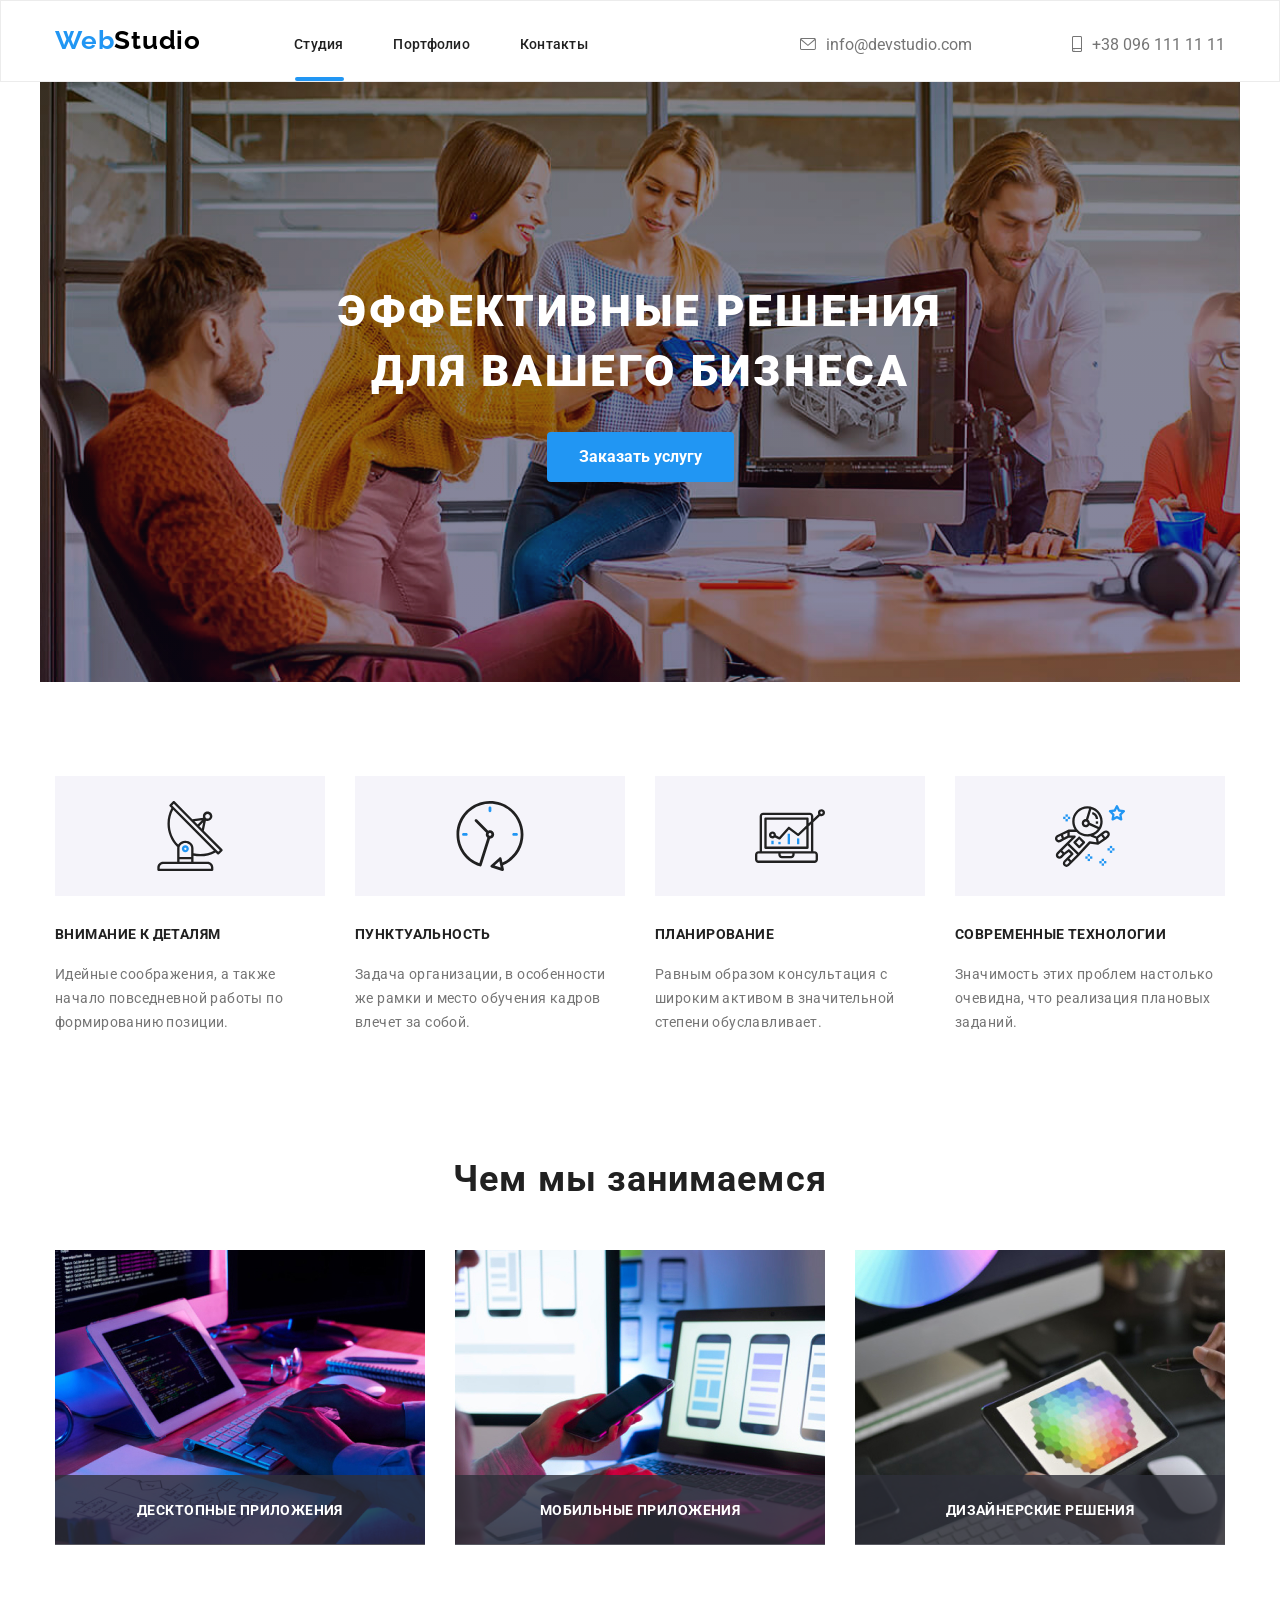
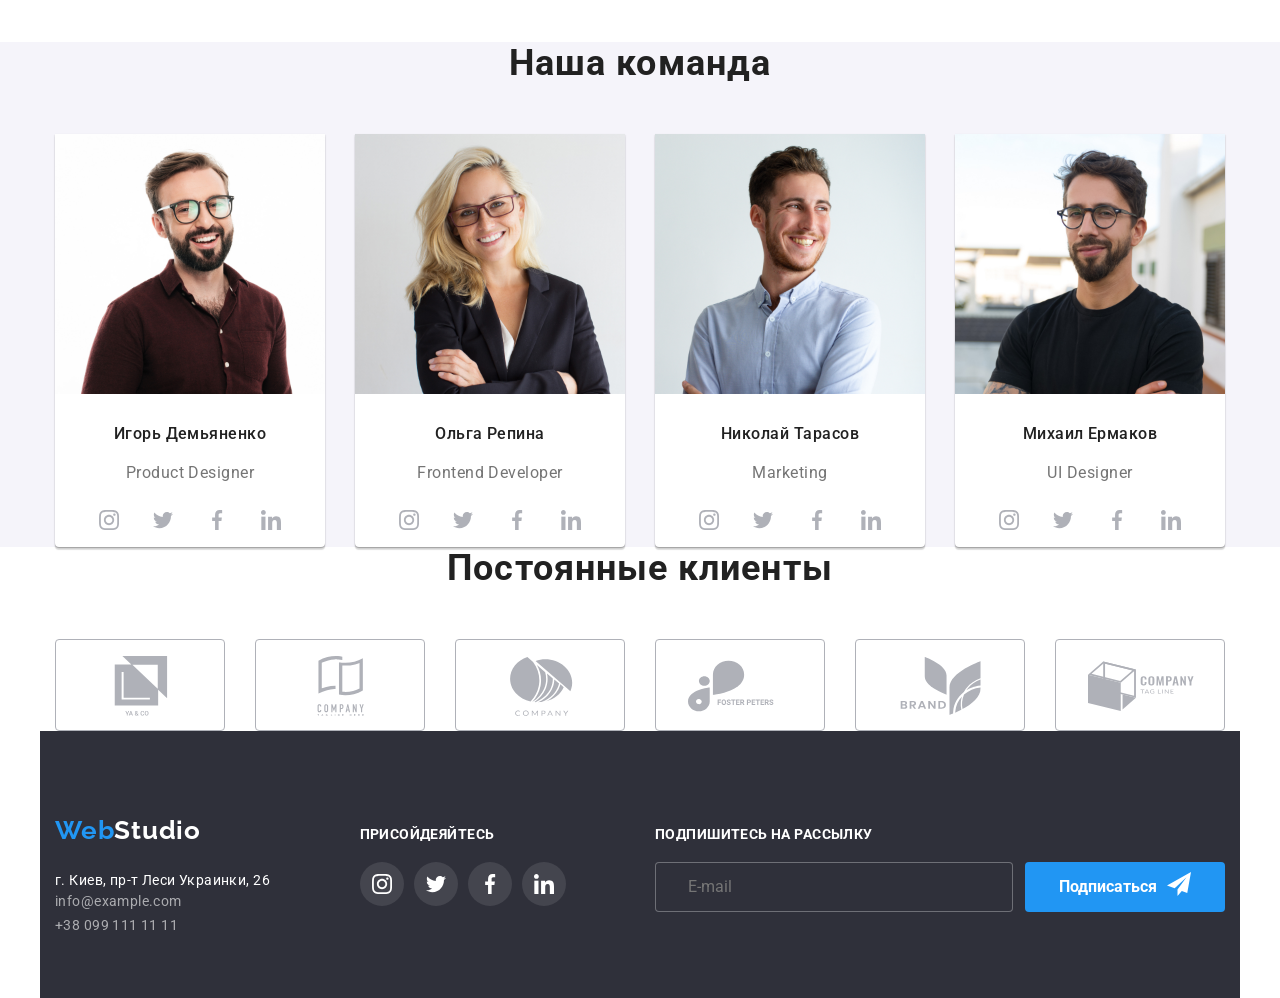
==== commit b7ecc826: "restart" ====
--- a/index.html
+++ b/index.html
@@ -94,7 +94,7 @@
             <ul class="nav__site nav__list">
                 <li><a href="./index.html" class="nav__studio nav__link">Студия</a></li>
                 <li><a href="./portfolio.html" class=" nav__link">Портфолио</a></li>
-                <li><a href="" class="link">Контакты</a></li>
+                <li><a href="" class="nav__link">Контакты</a></li>
             </ul>
             <ul class="nav__contact-nav list">
                 <li class="nav__list-tell">
--- a/css/style.css
+++ b/css/style.css
@@ -603,7 +603,7 @@
 .footer .container {
   padding: 60px 15px;
   align-items: baseline;
-  justify-content: first baseline;
+  justify-content: baseline;
 }
 
 .footer__address :not(:last-child) {
--- a/css/main.min.css
+++ b/css/main.min.css
@@ -1,3 +1,3 @@
 /*! modern-normalize v1.1.0 | MIT License | https://github.com/sindresorhus/modern-normalize */ul,ol{list-style:none;margin:0;padding:0}*{margin:0;padding:0}a{text-decoration:none;color:inherit;display:inline-block}*,::before,::after{box-sizing:border-box}html{-moz-tab-size:4;tab-size:4}html{line-height:1.15;-webkit-text-size-adjust:100%}body{margin:0}body{font-family:system-ui,-apple-system,"Segoe UI",Roboto,Helvetica,Arial,sans-serif,"Apple Color Emoji","Segoe UI Emoji"}hr{height:0;color:inherit}abbr[title]{text-decoration:underline dotted}b,strong{font-weight:bolder}code,kbd,samp,pre{font-family:ui-monospace, SFMono-Regular, Consolas, "Liberation Mono", Menlo,- monospace;font-size:1em}small{font-size:80%}sub,sup{font-size:75%;line-height:0;position:relative;vertical-align:baseline}sub{bottom:-0.25em}sup{top:-0.5em}table{text-indent:0;border-color:inherit}button,input,optgroup,select,textarea{font-family:inherit;font-size:100%;line-height:1.15;margin:0}button,select{text-transform:none}button,[type="button"],[type="reset"],[type="submit"]{-webkit-appearance:button}::-moz-focus-inner{border-style:none;padding:0}:-moz-focusring{outline:1px dotted ButtonText}:-moz-ui-invalid{box-shadow:none}legend{padding:0}progress{vertical-align:baseline}::-webkit-inner-spin-button,::-webkit-outer-spin-button{height:auto}[type="search"]{-webkit-appearance:textfield;outline-offset:-2px}::-webkit-search-decoration{-webkit-appearance:none}::-webkit-file-upload-button{-webkit-appearance:button;font:inherit}summary{display:list-item}:root{--blue-color: #2196f3;--white-color: #ffffff;--tell-color: #757575;--hero-color: #2f303a;--main-text-color: #212121;--mainbackgraund-color: #e5e5e5;--contacts-color: rgba(255, 255, 255, 0.6);--portfolio-color: #f5f4fa;--black-color: #000000;--stroke-color: #ececec;--icon-color: #afb1b8;--icon-footer: rgba(255, 255, 255, 0.1);--solid-color: #eeeeee;--solid-button: rgba(0, 0, 0, 0.2);--form-text: rgba(117, 117, 117, 0.5);--stoke-solid-footer: rgba(255, 255, 255, 0.3);--animation-hover: 250ms cubic-bezier(0.4, 0, 0.2, 1)}.container{width:1200px;padding:0 15px;margin:0 auto}@media screen and (min-width: 480px){.container{max-width:480px}}@media screen and (min-width: 768px){.container{max-width:768px}}@media screen and (min-width: 1200px){.container{max-width:1200px}}body{font-family:"Roboto", sans-serif;background-color:var(--white-color);color:var(--main-text-color)}.block-tittle{font-weight:bold;font-size:36px;line-height:1.167;text-align:center;letter-spacing:0.03em;margin-bottom:50px}.nav__logo-header{color:var(--black-color)}.navigation__logo{font-family:Raleway;color:var(--blue-color);font-weight:bold;font-size:26px;line-height:1.192;letter-spacing:0.03em;padding:24px 0px 25px}.footer__logo-footer{color:var(--white-color)}.footer__logo{font-family:Raleway;color:var(--blue-color);font-weight:bold;font-size:26px;line-height:1.192;letter-spacing:0.03em;padding:24px 0px 25px}.footer__logo__logo-footer{color:var(--white-color)}.hero__button-color{font-family:"Roboto", sans-serif;background-color:var(--blue-color);color:var(--white-color);font-size:16px;line-height:1.875;font-weight:700;text-align:center;border:0;border-radius:4px;padding:10px 32px;cursor:pointer}.button-row__pro{font-family:"Roboto", sans-serif;background-color:var(--portfolio-color);font-weight:500;font-size:16px;line-height:1.625;text-align:center;letter-spacing:0.03em;border-radius:4px;padding:6px 22px;border:0}.button-row__pro:hover,.button-row__pro:focus{background-color:var(--blue-color);color:var(--white-color);box-shadow:0px 3px 1px rgba(0,0,0,0.1),0px 1px 2px rgba(0,0,0,0.08),0px 2px 2px rgba(0,0,0,0.12);transition:var(--animation-hover)}.button-row .container{padding:94px 0px 34px}.button-row__list{display:flex;justify-content:center;padding-bottom:16px}.button-row__list li:not(:last-child){margin-right:9px}.sub__button-footer{display:flex;justify-content:center;width:200px;height:50px;font-family:"Roboto", sans-serif;background-color:var(--blue-color);color:var(--white-color);font-size:16px;line-height:1.875;font-weight:700;text-align:center;border:0;border-radius:4px;padding:10px 32px;cursor:pointer;margin-left:12px}.nav__icons-contact-tell{width:10px;height:16px;margin-right:10px;fill:currentColor}.nav__icons-contact-mail{width:16px;height:12px;margin-right:10px;fill:currentColor}.social__icons-footer{width:20px;height:20px;fill:currentColor}.sub__telega-svg{width:24px;height:24px;fill:var(--white-color);margin-left:10px}.social__media.container{display:flex}.social__media.containera{width:44px;height:44px;border-radius:50%;padding:12px;background-color:var(--icon-footer);color:var(--white-color);flex-direction:row;fill:currentColor}.social__media.containera li:not(:last-child){margin-right:10px}.social__media.containera li:not(:last-child) a:hover,.social__media.containera li:not(:last-child) a :focus{fill:var(--white-color);background-color:var(--blue-color);transition:var(--animation-hover)}.block-tittle{font-weight:bold;font-size:36px;line-height:1.167;text-align:center;letter-spacing:0.03em;margin-bottom:50px}.icons-button{width:11px;height:11px;fill:#000000;stroke:#000000;stroke-width:3px}.advantage__icons{width:70px;height:70px}.team__icons-social{display:flex;width:20px;height:20px;color:var(--icon-color)}.icons-client{width:106px;height:60px}.modal-svg{display:flex;justify-content:left;align-items:center;position:absolute;transform:translateY(-50%);top:50%;left:3%;fill:inherit}.modal-name{width:12px;height:12px}.modal-tel{width:13px;height:13px}.modal-email{width:15px;height:12px}@keyframes button-hero{0%{transition:none}100%{transition:background-color 500ms linear, transform 500ms ease-in-out}}.backdrop{position:fixed;transition:background-color 500ms linear, transform 500ms ease-in-out;top:0;left:0;transform:translate(0);width:100vw;height:100vh;background-color:var(--solid-button);z-index:4}.modal-content{position:absolute;top:50%;left:50%;transform:translate(-50%, -50%);max-width:528px;width:100%;max-height:581px;height:100%;padding:40px;background-color:#fff;border-radius:3px;box-shadow:0px 4px 4px 0px rgba(0,0,0,0.2);animation-name:button-hero}[data-modal-close]{position:absolute;width:30px;height:30px;top:8px;right:5px;border-radius:20px;background-color:transparent;border:1px solid var(--solid-button);font-weight:bold;cursor:pointer;color:var(--main-text-color)}.is-hidden{transform:translate(-100%, -100%)}.close-but{padding:3px 3px 4px 4px}.modal-form-title{text-align:center;font-weight:700;font-size:20px;line-height:1.15;letter-spacing:3%;margin-bottom:10px}.modal-form{display:flex;flex-direction:column;height:448px}.modal-form-input{width:100%;border-radius:4px;height:40px;border:1px solid rgba(33,33,33,0.2);padding-left:42px;outline:none}.modal-form-input:focus{border-color:var(--blue-color)}.modal-form-input:focus+.modal-form-icon{background-color:var(--hero-color);fill:var(--blue-color);stroke:var(--blue-color)}.form-field{font-size:12px;line-height:1.167;text-align:left;letter-spacing:0.01em;color:var(--tell-color);margin-bottom:10px}.icon-position{position:relative;display:block;margin-top:4px}.modal-form-icon{fill:var(--main-text-color)}.modal-form-input::placeholder{color:var(--form-text)}.modal-form-text{width:100%;height:120px;resize:none;padding:12px 16px;margin-top:4px;margin-bottom:20px;border-radius:4px;border:1px solid rgba(33,33,33,0.2);font-size:14px;line-height:1.142;outline:none}.modal-form-text:focus{border-color:var(--blue-color)}.modal-form-text::placeholder{color:var(--form-text)}.form-field-txt{font-size:12px;line-height:1.167;text-align:left;letter-spacing:0.01em;color:var(--tell-color)}.modal-form-check{border-color:#212121}.modal-form-check::before{content:"";width:16px;height:15px;border:2px solid var(--main-text-color);display:inline-block;border-radius:3px;margin-right:9px;vertical-align:middle;display:flex;align-items:baseline}.form-check:checked+.modal-form-check::before{content:url("../images/vector-galka.png");display:flex;flex-direction:row;align-items:center;justify-content:center;align-self:center;border-color:var(--blue-color);background-color:var(--blue-color)}.visually-hidden{position:absolute !important;width:1px !important;height:1px !important;margin:-1px !important;padding:0 !important;overflow:hidden;border:0 !important;clip:rect(0 0 0 0)}.form-check{display:flex}.modal-form-check{display:flex;align-items:center;align-self:auto;font-size:14px;line-height:1.714;justify-content:center;margin-bottom:30px}.form-link{color:var(--blue-color);text-decoration:underline;padding-left:3px}.button-color-form{display:flex;align-self:center;justify-content:center;width:200px;height:50px;font-family:"Roboto", sans-serif;background-color:var(--blue-color);color:var(--white-color);font-size:16px;line-height:1.875;font-weight:700;text-align:center;border:0;border-radius:4px;padding:10px 32px;cursor:pointer}.advantage__tittle{font-size:14px;line-height:1.142;letter-spacing:0.03em;text-transform:uppercase;text-align:center;margin-bottom:10px}@media screen and (min-width: 768px){.advantage{text-align:left}}.advantage__list .advantage__text{color:var(--tell-color);font-size:14px;line-height:1.715;letter-spacing:0.03em;font-weight:400;padding-top:10px}.nav__site.nav__link{display:flex;flex-direction:column;align-items:flex-end}.nav__studio::after{content:"";height:4px;background-color:var(--blue-color);align-self:flex-end;border-radius:2px;z-index:2;position:absolute;top:41px;width:49px}.nav__portfolio::after{content:"";height:4px;background-color:var(--blue-color);align-self:flex-end;border-radius:2px;z-index:2;position:absolute;top:41px;width:76px}.nav__tell-tell,.nav__mail-mail{display:flex;flex-direction:row-reverse}.nav__list-tell{align-items:baseline;justify-content:start;color:var(--tell-color)}.nav__contact-nav.nav__list-tell:hover,.nav__contact-nav.nav__link:hover{stroke:var(--blue-color);color:var(--blue-color);fill:var(--blue-color);transition:var(--animation-hover)}.navigation.container{display:flex;align-items:baseline}.navigation.container.nav{display:flex;width:1025px;justify-content:space-between}.navigation.container.nav{background-color:var(--white-color);border:1px solid var(--stroke-color)}.nav__site{display:flex;width:294px;justify-content:space-between;margin-left:93px;position:relative}.nav__contact-nav{display:flex;height:16px}.nav__contact-navli:not(:first-child){margin-left:50px}.nav__site .nav__link :hover,.nav__site .nav__link :focus,.nav__site .nav__link :active{color:var(--blue-color);transition:var(--animation-hover)}.nav.portfolio:visited,.nav.nav__studio:visited{color:var(--blue-color);transition:var(--animation-hover)}.nav__contact-nav .link:hover,.nav__contact-nav .link :focus{color:var(--blue-color);fill:var(--blue-color);transition:var(--animation-hover)}.nav__contact-nav a{color:var(--tell-color);transition:var(--animation-hover)}.navigation .nav__list{font-weight:500;font-size:14px;line-height:1.143;letter-spacing:0.02em}.hero.container{padding:200px 452px;width:1600px;display:flex;align-items:center;flex-flow:column;background-image:linear-gradient(to top, rgba(130,67,247,0.068), rgba(138,125,4,0.068)),url(../images/background.png);background-size:cover}.hero.container__title{color:var(--white-color);font-weight:900;font-size:44px;line-height:1.363;text-align:center;letter-spacing:0.06em;text-transform:uppercase;width:696px;margin-bottom:30px}.disp-none{display:none}.container .advantage__list{padding:60px 0px}@media screen and (min-width: 768px){.container .advantage__list{display:flex;flex-wrap:wrap;margin-left:-30px}}@media screen and (min-width: 1200px){.container .advantage__list{display:flex;padding:94px 0px}}.advantage__list>li{width:100%;flex-direction:column;margin-bottom:30px}@media screen and (min-width: 768px){.advantage__list>li{flex-basis:calc((100% - 60px) / 2);margin-left:30px}}@media screen and (min-width: 1200px){.advantage__list>li{flex-basis:calc((100% - 120px) / 4)}}.advantage__list>li.container{display:flex;padding:94px 0px;justify-content:space-between;margin-bottom:-30px}.advantage__content{height:120px;width:100%;background-color:var(--portfolio-color);display:flex;justify-content:center;align-items:center;margin-bottom:30px}.work__list .work__text{display:flex;align-items:center;justify-content:center;color:var(--white-color);background-color:rgba(47,48,58,0.8);position:absolute;height:70px;width:370px;bottom:2px;left:0;top:225px;z-index:3;font-weight:bold;font-size:14px;line-height:1.142;text-align:center;letter-spacing:0.03em}.work__list{justify-content:space-between}.work{display:none}@media screen and (min-width: 1200px){.work{display:flex}}.work__background-img{position:relative;z-index:1}.work__background-img{padding-bottom:94px}.work__background-img__list li:not(:first-child){margin-left:30px}.container .work__list{display:flex}.team__icons-social{width:20px;height:20px;color:var(--icon-color)}.team__list-people a{padding-bottom:30px;width:44px;height:44px;border-radius:50%;padding:12px;flex-direction:row;color:var(--icon-color)}.team__list-people{display:flex;justify-content:center;flex-direction:row;padding-bottom:30px}.team__list-people li:not(:last-child){margin-right:10px}.team__list-people a:hover,.team__list-people a :focus{fill:var(--white-color);background-color:var(--blue-color);transition:var(--animation-hover)}.team__social-link{fill:currentColor}.team{padding:60px 0px}@media screen and (min-width: 1200px){.team{padding-top:94px;padding-bottom:94px}}.team__list{justify-content:space-between;align-content:center;margin-bottom:-30px;width:100%}@media screen and (min-width: 480px){.team__list{display:flex;flex-wrap:wrap;margin-left:-30px}}@media screen and (min-width: 780px){.team__list{display:flex;flex-wrap:unset}}.team__list.team__people{background-color:var(--white-color);border-bottom-right-radius:4px;border-bottom-left-radius:4px;border:1px solid;box-shadow:0px 1px 1px rgba(0,0,0,0.14),0px 1px 2px rgba(0,0,0,0.2),0px 3px 1px rgba(0,0,0,0.12);display:flex;align-items:center;transition:var(--animation-hover);width:100%;margin-bottom:30px}@media screen and (min-width: 768px){.team__list{flex-basis:calc((100% - 60px) / 2);margin-left:30px}}@media screen and (min-width: 1200px){.team__list{flex-basis:calc((100% - 120px) / 4);margin-left:30px}}.team{background-color:var(--portfolio-color);transition:var(--animation-hover)}.team__worker{display:flex;justify-content:center;font-weight:500;font-size:16px;text-align:center;line-height:1.188;padding:30px 0px 10px;letter-spacing:0.03em}.team__profession{font-size:16px;line-height:1.188;text-align:center;letter-spacing:0.03em;color:var(--tell-color);padding:10px 0px 16px;font-weight:normal}.client.container{padding-top:94px;padding-bottom:94px}.client.container__icons{width:106px;height:60px}.client__list li{width:170px;height:92px;border:solid 1px;border-radius:4px;padding:16px 32px;color:var(--icon-color);box-sizing:border-box}.client__list li{display:flex;flex-direction:row;justify-content:space-between;align-items:center;fill:currentColor}.client__list li li:focus,.client__list li li:hover{fill:var(--blue-color);border:solid 1px var(--blue-color);transition:var(--animation-hover)}.card__background.card__container:hover,.card__background.card__container :focus{transition:var(--animation-hover);transform:translateY(0);opacity:1;overflow:auto}.card__container{position:relative;width:370px;height:404px}.card__container__background{position:absolute;top:0;left:0;width:370px;height:294px;transform:translateY(60%);background:rgba(33,150,243,0.9);border:Solid rgba(33,150,243,0.9);opacity:0}.card__text-background{font-family:Roboto;font-size:18px;line-height:1.556px;line-height:133%;vertical-align:Top;letter-spacing:3%;color:var(--white-color);padding:64px 23px}.card__text-background.container{padding-bottom:94px}.card__portfolio li:hover{box-shadow:1px 4px 6px 1px rgba(0,0,0,0.16),0px 4px 4px rgba(0,0,0,0.06),0px 1px 1px rgba(0,0,0,0.06);transition:var(--animation-hover)}.card__portfolio li:hover{display:flex;flex-wrap:wrap;justify-content:space-between}.card__portfolio li:nth-child(-n+6){margin-bottom:30px}.card__portfolio li:nth-child(-n+6){display:flex;flex-wrap:wrap;justify-content:space-between}.card__pro-tittle{font-size:18px;line-height:2;letter-spacing:0.06em;margin-bottom:4px}.card__pro-tittle__pro-text{font-weight:400;font-size:16px;line-height:1.875;letter-spacing:0.03em;color:var(--tell-color)}.card__text{z-index:4}.card__text__portfolio .card__text{padding:20px 24px}.sub__form{display:flex;flex-direction:row}.sub__telega-pole::placeholder{padding-left:16px}.sub__telega-pole::placeholder{width:358px;height:50px;border:1px solid var(--stoke-solid-footer);background:var(--hero-color);border-radius:4px;padding-left:16px;color:var(--white-color)}.sub__telega-pole::placeholder:focus{outline:none;border-color:var(--blue-color)}.footer__address:not(:last-child){margin-bottom:9px}.footer__address:not(:last-child){color:var(--white-color);font-size:14px;line-height:1.411;letter-spacing:0.03em;font-style:normal}.footer{background-color:var(--hero-color)}.footer.container{display:flex;padding:60px 15px;align-items:baseline;justify-content:first baseline}.footer__contacts{color:var(--contacts-color);font-weight:400;font-size:14px;line-height:1.714;letter-spacing:0.03em;text-decoration:none;font-style:normal}.footer__contacts:focus,.footer__contacts :hover{color:var(--blue-color);transition:var(--animation-hover)}.social__text{color:var(--white-color);font-weight:700;font-size:14px;line-height:1.143;vertical-align:Top;letter-spacing:0.03em;margin-bottom:20px}.social__text__cont{margin-left:70px;align-items:baseline}.social__text__cont__media{display:flex}.social__text__cont__media__text{color:var(--white-color);font-weight:700;font-size:14px;line-height:1.143;vertical-align:Top;letter-spacing:0.03em;margin-bottom:20px}
+ monospace;font-size:1em}small{font-size:80%}sub,sup{font-size:75%;line-height:0;position:relative;vertical-align:baseline}sub{bottom:-0.25em}sup{top:-0.5em}table{text-indent:0;border-color:inherit}button,input,optgroup,select,textarea{font-family:inherit;font-size:100%;line-height:1.15;margin:0}button,select{text-transform:none}button,[type="button"],[type="reset"],[type="submit"]{-webkit-appearance:button}::-moz-focus-inner{border-style:none;padding:0}:-moz-focusring{outline:1px dotted ButtonText}:-moz-ui-invalid{box-shadow:none}legend{padding:0}progress{vertical-align:baseline}::-webkit-inner-spin-button,::-webkit-outer-spin-button{height:auto}[type="search"]{-webkit-appearance:textfield;outline-offset:-2px}::-webkit-search-decoration{-webkit-appearance:none}::-webkit-file-upload-button{-webkit-appearance:button;font:inherit}summary{display:list-item}.container{margin-left:auto;margin-right:auto;padding-left:15px;padding-right:15px;width:100%}@media screen and (min-width: 480px){.container{max-width:360px}}@media screen and (min-width: 768px){.container{max-width:768px}}@media screen and (min-width: 1200px){.container{max-width:1200px}}body{font-family:"Roboto", sans-serif;background-color:#fff;color:#212121}.block-tittle{font-weight:bold;font-size:36px;line-height:1.167;text-align:center;letter-spacing:0.03em;margin-bottom:50px}.card__container:hover .card__background,.card__container:focus .card__background{transition:250ms cubic-bezier(0.4, 0, 0.2, 1);transform:translateY(0);opacity:1;overflow:auto}.card__container{position:relative;width:370px;height:404px}.card__background{position:absolute;top:0;left:0;width:100%;height:294px;transform:translateY(60%);background:rgba(33,150,243,0.9);border:Solid rgba(33,150,243,0.9);opacity:0}.card__text-background{font-family:Roboto;font-size:18px;line-height:1.556px;line-height:133%;vertical-align:Top;letter-spacing:3%;color:#fff;padding:64px 23px}.card.container{padding-bottom:94px}.card__portfolio li:hover{box-shadow:1px 4px 6px 1px rgba(0,0,0,0.16),0px 4px 4px rgba(0,0,0,0.06),0px 1px 1px rgba(0,0,0,0.06);transition:250ms cubic-bezier(0.4, 0, 0.2, 1)}.card__portfolio{display:flex;flex-wrap:wrap;justify-content:space-between}.card__portfolio li:nth-child(-n+6){margin-bottom:30px}.card__portfolio li{display:flex;flex-wrap:wrap;justify-content:space-between}.card__pro-tittle{font-size:18px;line-height:2;letter-spacing:0.06em;margin-bottom:4px}.card__pro-text{font-weight:400;font-size:16px;line-height:1.875;letter-spacing:0.03em;color:#757575}.card__text{z-index:4}.card__portfolio .card__text{padding:20px 24px}.nav__portfolio::after{content:"";height:4px;background-color:#2196f3;align-self:flex-end;border-radius:2px;z-index:2;position:absolute;top:41px;width:76px}.nav__logo-header{color:#000}.navigation__logo{font-family:Raleway;color:#2196f3;font-weight:bold;font-size:26px;line-height:1.192;letter-spacing:0.03em;padding:24px 0px 25px}.footer__logo-footer{color:#fff}.footer__logo{font-family:Raleway;color:#2196f3;font-weight:bold;font-size:26px;line-height:1.192;letter-spacing:0.03em;padding:24px 0px 25px}.footer__logo-footer{color:#fff}.nav__site .nav__link{display:flex;flex-direction:column;align-items:flex-end}.nav__studio::after{content:"";height:4px;background-color:#2196f3;align-self:flex-end;border-radius:2px;z-index:2;position:absolute;top:41px;width:49px}.nav__tell-tell,.nav__mail-mail{display:flex;flex-direction:row-reverse}.nav__list-tell{align-items:baseline;justify-content:start;color:#757575}.nav__contact-nav .nav__list-tell:hover,.nav__contact-nav .nav__link:hover{stroke:#2196f3;color:#2196f3;fill:#2196f3;transition:250ms cubic-bezier(0.4, 0, 0.2, 1)}.navigation .container{display:flex;align-items:baseline}.navigation .nav{display:flex;width:1025px;justify-content:space-between}.navigation{background-color:#fff;border:1px solid #ececec;display:flex}.nav__site{display:flex;width:294px;justify-content:space-between;margin-left:93px;position:relative}.nav__contact-nav{display:flex;height:16px}.nav__contact-nav li:not(:first-child){margin-left:50px}.logo-header{color:#000}.logo{font-family:Raleway;color:#2196f3;font-weight:bold;font-size:26px;line-height:1.192;letter-spacing:0.03em;padding:24px 0px 25px}.nav__list .nav__link:hover,.nav__list .nav__link:focus,.nav__list .nav__link:active{color:#2196f3;transition:250ms cubic-bezier(0.4, 0, 0.2, 1)}.nav .nav__portfolio:visited,.nav .nav__studio:visited{color:#2196f3;transition:250ms cubic-bezier(0.4, 0, 0.2, 1)}.nav__contact-nav .link:hover,.nav__contact-nav .link:focus{color:#2196f3;fill:#2196f3;transition:250ms cubic-bezier(0.4, 0, 0.2, 1)}.nav__contact-nav a{color:#757575;transition:250ms cubic-bezier(0.4, 0, 0.2, 1)}.navigation .nav__list{font-weight:500;font-size:14px;line-height:1.143;letter-spacing:0.02em}.hero__button-color{font-family:"Roboto", sans-serif;background-color:#2196f3;color:#fff;font-size:16px;line-height:1.875;font-weight:700;text-align:center;border:0;border-radius:4px;padding:10px 32px;cursor:pointer}.button-row__pro{font-family:"Roboto", sans-serif;background-color:#f5f4fa;font-weight:500;font-size:16px;line-height:1.625;text-align:center;letter-spacing:0.03em;border-radius:4px;padding:6px 22px;border:0}.button-row__pro:hover,.button-row__pro:focus{background-color:#2196f3;color:#fff;box-shadow:0px 3px 1px rgba(0,0,0,0.1),0px 1px 2px rgba(0,0,0,0.08),0px 2px 2px rgba(0,0,0,0.12);transition:250ms cubic-bezier(0.4, 0, 0.2, 1)}.button-row .container{padding:94px 0px 34px}.button-row__list{display:flex;justify-content:center;padding-bottom:16px}.button-row__list li:not(:last-child){margin-right:9px}.sub__button-footer{display:flex;justify-content:center;width:200px;height:50px;font-family:"Roboto", sans-serif;background-color:#2196f3;color:#fff;font-size:16px;line-height:1.875;font-weight:700;text-align:center;border:0;border-radius:4px;padding:10px 32px;cursor:pointer;margin-left:12px}.nav__icons-contact-tell{width:10px;height:16px;margin-right:10px;fill:currentColor}.nav__icons-contact-mail{width:16px;height:12px;margin-right:10px;fill:currentColor}.social__icons-footer{width:20px;height:20px;fill:currentColor}.sub__telega-svg{width:24px;height:24px;fill:#fff;margin-left:10px}.social__media .container{display:flex}.social__media a{width:44px;height:44px;border-radius:50%;padding:12px;background-color:rgba(255,255,255,0.1);color:#fff;flex-direction:row;fill:currentColor}.social__media li:not(:last-child){margin-right:10px}.social__media a:hover,.social__media a :focus{fill:#fff;background-color:#2196f3;transition:250ms cubic-bezier(0.4, 0, 0.2, 1)}.social__media :hover,.social__media :focus{fill:var(--white-color);transition:var(--animation-hover)}.block-tittle{font-weight:bold;font-size:36px;line-height:1.167;text-align:center;letter-spacing:0.03em;margin-bottom:50px}.icons-button{width:11px;height:11px;fill:#000000;stroke:#000000;stroke-width:3px}.advantage__icons{width:70px;height:70px}.team__icons-social{display:flex;width:20px;height:20px;color:#afb1b8}.client__icons{width:106px;height:60px}.modal-svg{display:flex;justify-content:left;align-items:center;position:absolute;transform:translateY(-50%);top:50%;left:3%;fill:inherit}.modal-name{width:12px;height:12px}.modal-tel{width:13px;height:13px}.modal-email{width:15px;height:12px}@keyframes button-hero{0%{transition:none}100%{transition:background-color 500ms linear, transform 500ms ease-in-out}}.backdrop{position:fixed;transition:background-color 500ms linear, transform 500ms ease-in-out;top:0;left:0;transform:translate(0);width:100vw;height:100vh;background-color:rgba(0,0,0,0.2);z-index:4}.modal-content{position:absolute;top:50%;left:50%;transform:translate(-50%, -50%);max-width:528px;width:100%;max-height:581px;height:100%;padding:40px;background-color:#fff;border-radius:3px;box-shadow:0px 4px 4px 0px rgba(0,0,0,0.2);animation-name:button-hero}[data-modal-close]{position:absolute;width:30px;height:30px;top:8px;right:5px;border-radius:20px;background-color:transparent;border:1px solid rgba(0,0,0,0.2);font-weight:bold;cursor:pointer;color:#212121}.is-hidden{transform:translate(-100%, -100%)}.close-but{padding:3px 3px 4px 4px}.modal-form-title{text-align:center;font-weight:700;font-size:20px;line-height:1.15;letter-spacing:3%;margin-bottom:10px}.modal-form{display:flex;flex-direction:column;height:448px}.modal-form-input{width:100%;border-radius:4px;height:40px;border:1px solid rgba(33,33,33,0.2);padding-left:42px;outline:none}.modal-form-input:focus{border-color:#2196f3}.modal-form-input:focus+.modal-form-icon{background-color:#2f303a;fill:#2196f3;stroke:#2196f3}.form-field{font-size:12px;line-height:1.167;text-align:left;letter-spacing:0.01em;color:#757575;margin-bottom:10px}.icon-position{position:relative;display:block;margin-top:4px}.modal-form-icon{fill:#212121}.modal-form-input::placeholder{color:rgba(117,117,117,0.5)}.modal-form-text{width:100%;height:120px;resize:none;padding:12px 16px;margin-top:4px;margin-bottom:20px;border-radius:4px;border:1px solid rgba(33,33,33,0.2);font-size:14px;line-height:1.142;outline:none}.modal-form-text:focus{border-color:#2196f3}.modal-form-text::placeholder{color:rgba(117,117,117,0.5)}.form-field-txt{font-size:12px;line-height:1.167;text-align:left;letter-spacing:0.01em;color:#757575}.modal-form-check{border-color:#212121}.modal-form-check::before{content:"";width:16px;height:15px;border:2px solid #212121;display:inline-block;border-radius:3px;margin-right:9px;vertical-align:middle;display:flex;align-items:baseline}.form-check:checked+.modal-form-check::before{content:url("../images/vector-galka.png");display:flex;flex-direction:row;align-items:center;justify-content:center;align-self:center;border-color:#2196f3;background-color:#2196f3}.visually-hidden{position:absolute !important;width:1px !important;height:1px !important;margin:-1px !important;padding:0 !important;overflow:hidden;border:0 !important;clip:rect(0 0 0 0)}.form-check{display:flex}.modal-form-check{display:flex;align-items:center;align-self:auto;font-size:14px;line-height:1.714;justify-content:center;margin-bottom:30px}.form-link{color:#2196f3;text-decoration:underline;padding-left:3px}.button-color-form{display:flex;align-self:center;justify-content:center;width:200px;height:50px;font-family:"Roboto", sans-serif;background-color:#2196f3;color:#fff;font-size:16px;line-height:1.875;font-weight:700;text-align:center;border:0;border-radius:4px;padding:10px 32px;cursor:pointer}.advantage__tittle{font-size:14px;line-height:1.142;letter-spacing:0.03em;text-transform:uppercase;text-align:center;margin-bottom:10px}@media screen and (min-width: 768px){.advantage__tittle{text-align:left}}.advantage__list .advantage__text{color:#757575;font-size:14px;line-height:1.715;letter-spacing:0.03em;font-weight:400;padding-top:10px}.hero .container{padding:200px 452px;width:1600px;display:flex;align-items:center;flex-flow:column;background-image:linear-gradient(to top, rgba(130,67,247,0.068), rgba(138,125,4,0.068)),url(../images/background.png);background-size:cover}.hero__title{color:#fff;font-weight:900;font-size:44px;line-height:1.363;text-align:center;letter-spacing:0.06em;text-transform:uppercase;width:696px;margin-bottom:30px}.disp-none{display:none}.container .advantage__list{padding:60px 0px}@media screen and (min-width: 768px){.container .advantage__list{display:flex;flex-wrap:wrap;margin-left:-30px}}@media screen and (min-width: 1200px){.container .advantage__list{display:flex;padding:94px 0px}}.advantage__list>li{width:100%;flex-direction:column;margin-bottom:30px}@media screen and (min-width: 768px){.advantage__list>li{flex-basis:calc((100% - 60px) / 2);margin-left:30px}}@media screen and (min-width: 1200px){.advantage__list>li{flex-basis:calc((100% - 120px) / 4)}}.advantage__list>li.container{display:flex;padding:94px 0px;justify-content:space-between;margin-bottom:-30px}.advantage__content{height:120px;width:100%;background-color:#f5f4fa;display:flex;justify-content:center;align-items:center;margin-bottom:30px}.work__list .work__text{display:flex;align-items:center;justify-content:center;color:#fff;background-color:rgba(47,48,58,0.8);position:absolute;height:70px;width:370px;bottom:2px;left:0;top:225px;z-index:3;font-weight:bold;font-size:14px;line-height:1.142;text-align:center;letter-spacing:0.03em}.work__list{justify-content:space-between}.work{display:none}@media screen and (min-width: 1200px){.work{display:flex}}.work__background-img{position:relative;z-index:1}.work__background-img{padding-bottom:94px}.work__background-img__list li:not(:first-child){margin-left:30px}.container .work__list{display:flex}.team__icons-social{width:20px;height:20px;color:#afb1b8}.team__list-people a{width:44px;height:44px;border-radius:50%;padding:12px;flex-direction:row;color:#afb1b8}.team__list-people{display:flex;justify-content:center;flex-direction:row}.team__list-people li:not(:last-child){margin-right:10px}.team__list-people a:hover,.team__list-people a :focus{fill:#fff;background-color:#2196f3;transition:250ms cubic-bezier(0.4, 0, 0.2, 1)}.team__social-link{fill:currentColor}.team__list{display:flex;justify-content:space-between;align-content:center}@media screen and (min-width: 480px){.team__list{display:flex;flex-wrap:wrap;margin-left:-30px}}@media screen and (min-width: 768px){.team__list{display:flex;flex-wrap:unset}}.team__list>li{background-color:#fff;border-bottom-right-radius:4px;border-bottom-left-radius:4px;box-shadow:0px 1px 1px rgba(0,0,0,0.14),0px 1px 2px rgba(0,0,0,0.2),0px 3px 1px rgba(0,0,0,0.12);display:flex;flex-direction:column;align-items:center;transition:250ms cubic-bezier(0.4, 0, 0.2, 1)}@media screen and (min-width: 768px){.team__list>li{flex-basis:calc((100% - 60px) / 2);margin-left:30px}}@media screen and (min-width: 1200px){.team__list>li{flex-basis:calc((100% - 120px) / 4)}}.team{background-color:#f5f4fa;transition:250ms cubic-bezier(0.4, 0, 0.2, 1)}.team__worker{font-weight:500;font-size:16px;line-height:1.188;padding:30px 0px 10px;letter-spacing:0.03em}.team__profession{font-size:16px;line-height:1.188;letter-spacing:0.03em;color:#757575;padding:10px 0px 16px;font-weight:normal}.client.container{padding-top:94px;padding-bottom:94px}.client__icons{width:106px;height:60px}.client__list li{width:170px;height:92px;border:solid 1px;border-radius:4px;padding:16px 32px;color:#afb1b8;box-sizing:border-box}.client__list{display:flex;flex-direction:row;justify-content:space-between;align-items:center;fill:currentColor}.client__list li:focus,.client__list li:hover{fill:#2196f3;border:solid 1px #2196f3;transition:250ms cubic-bezier(0.4, 0, 0.2, 1)}.card__container:hover .card__background,.card__container:focus .card__background{transition:250ms cubic-bezier(0.4, 0, 0.2, 1);transform:translateY(0);opacity:1;overflow:auto}.card__container{position:relative;width:370px;height:404px}.card__background{position:absolute;top:0;left:0;width:100%;height:294px;transform:translateY(60%);background:rgba(33,150,243,0.9);border:Solid rgba(33,150,243,0.9);opacity:0}.card__text-background{font-family:Roboto;font-size:18px;line-height:1.556px;line-height:133%;vertical-align:Top;letter-spacing:3%;color:#fff;padding:64px 23px}.card.container{padding-bottom:94px}.card__portfolio li:hover{box-shadow:1px 4px 6px 1px rgba(0,0,0,0.16),0px 4px 4px rgba(0,0,0,0.06),0px 1px 1px rgba(0,0,0,0.06);transition:250ms cubic-bezier(0.4, 0, 0.2, 1)}.card__portfolio{display:flex;flex-wrap:wrap;justify-content:space-between}.card__portfolio li:nth-child(-n+6){margin-bottom:30px}.card__portfolio li{display:flex;flex-wrap:wrap;justify-content:space-between}.card__pro-tittle{font-size:18px;line-height:2;letter-spacing:0.06em;margin-bottom:4px}.card__pro-text{font-weight:400;font-size:16px;line-height:1.875;letter-spacing:0.03em;color:#757575}.card__text{z-index:4}.card__portfolio .card__text{padding:20px 24px}.nav__portfolio::after{content:"";height:4px;background-color:#2196f3;align-self:flex-end;border-radius:2px;z-index:2;position:absolute;top:41px;width:76px}.sub__form{display:flex;flex-direction:row}.sub__text{color:#fff;font-weight:700;font-size:14px;line-height:1.143;vertical-align:Top;letter-spacing:0.03em;margin-bottom:20px}.sub__telega-pole::placeholder{padding-left:16px}.sub__telega-pole{width:358px;height:50px;border:1px solid rgba(255,255,255,0.3);background:#2f303a;border-radius:4px;padding-left:16px;color:#fff}.sub__telega-pole:focus{outline:none;border-color:#2196f3}.footer__address:not(:last-child){margin-bottom:9px}.footer__address{color:#fff;font-size:14px;line-height:1.411;letter-spacing:0.03em;font-style:normal}footer .footer{background-color:#2f303a}.footer .container{padding-left:215px;padding-right:215px;display:flex;padding:60px 15px;align-items:baseline;justify-content:space-between;background-color:#2f303a}.footer__contacts{color:rgba(255,255,255,0.6);font-weight:400;font-size:14px;line-height:1.714;letter-spacing:0.03em;text-decoration:none;font-style:normal}.footer__contacts:focus,.footer__contacts:hover{color:#2196f3;transition:250ms cubic-bezier(0.4, 0, 0.2, 1)}.social__text{color:#fff;font-weight:700;font-size:14px;line-height:1.143;vertical-align:Top;letter-spacing:0.03em;margin-bottom:20px}.social__cont{margin-left:70px;align-items:baseline}.social__media{display:flex}.social__text{color:#fff;font-weight:700;font-size:14px;line-height:1.143;vertical-align:Top;letter-spacing:0.03em;margin-bottom:20px}
 /*# sourceMappingURL=main.min.css.map */
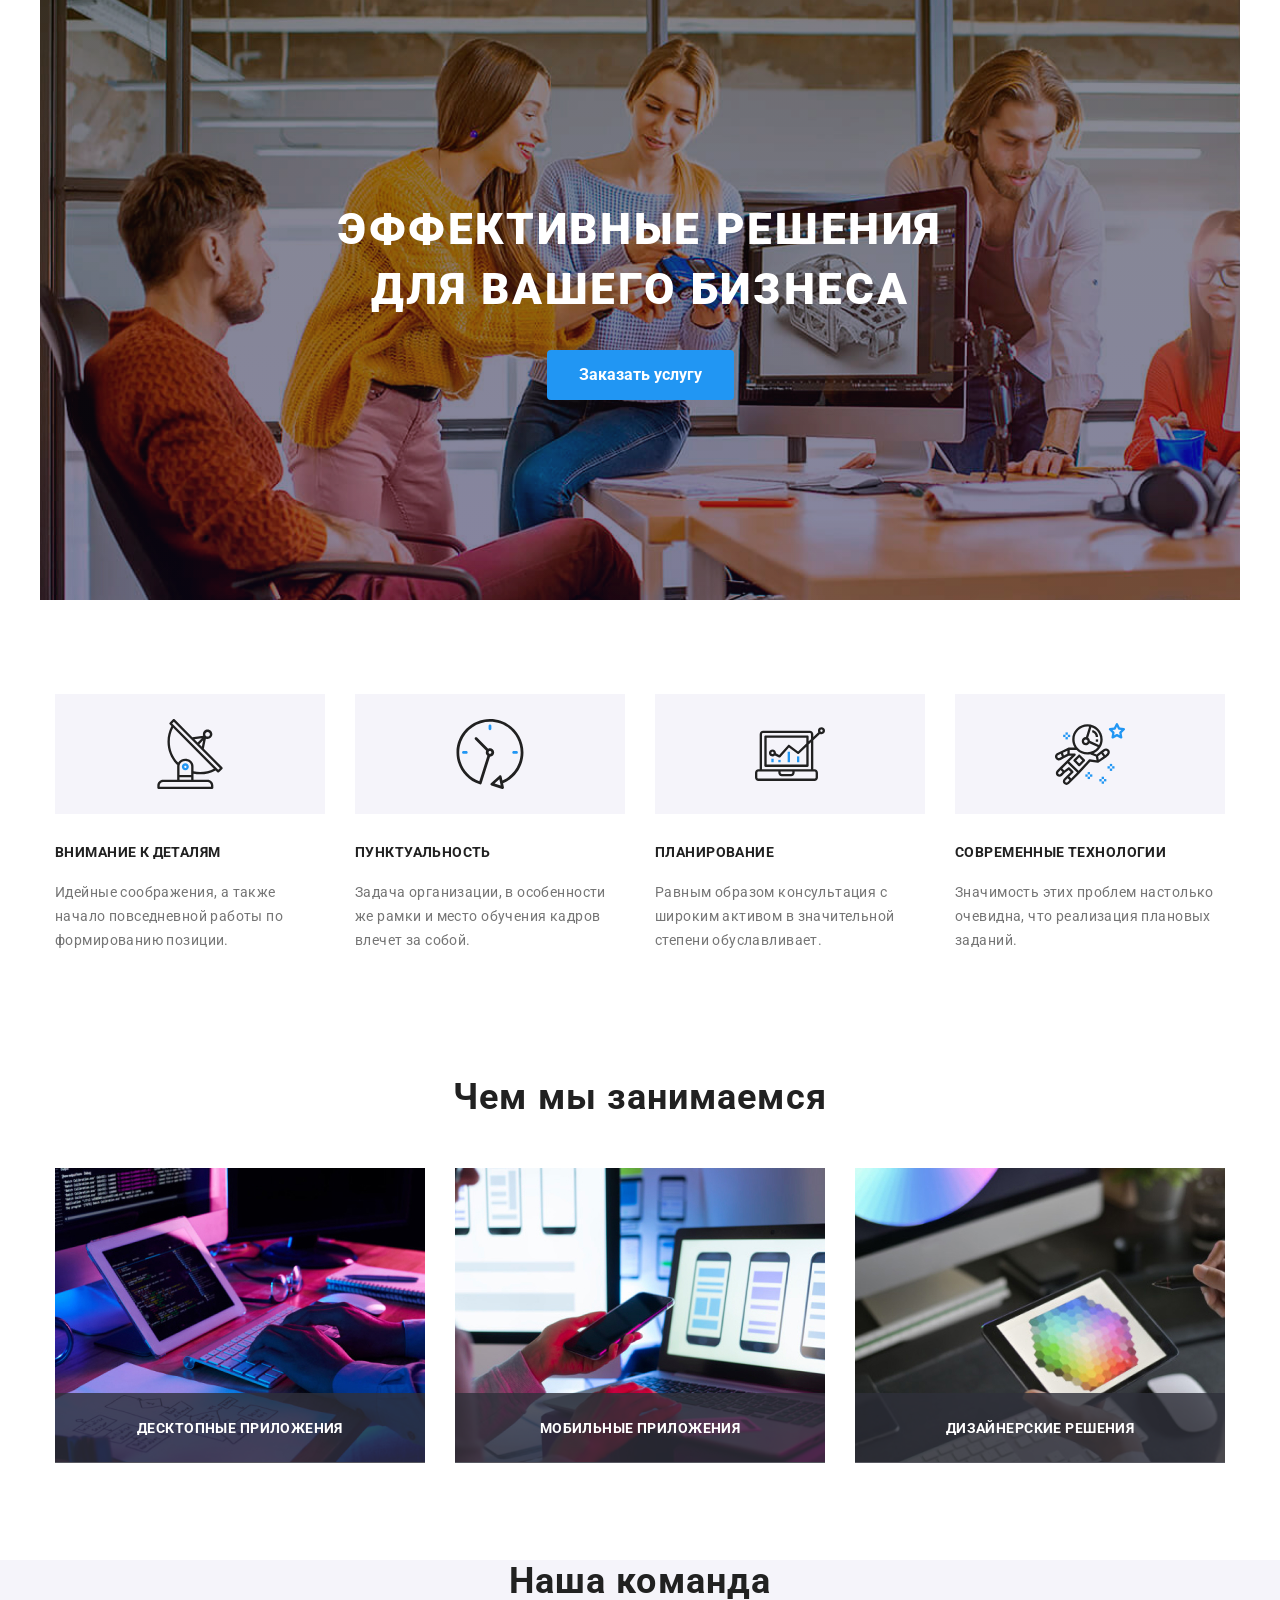
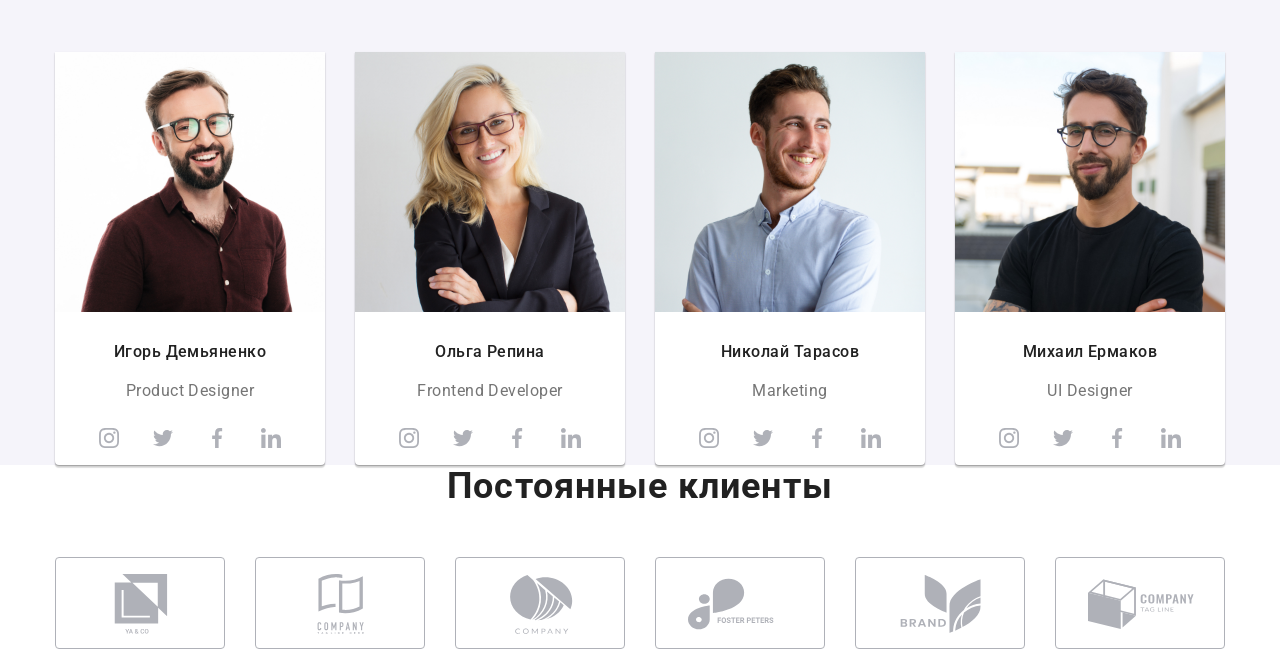
==== commit 2054c304: "start8" ====
--- a/index.html
+++ b/index.html
@@ -86,7 +86,7 @@
 
 <body>
     <!--Навигация сайта-->
-    <header>
+    <!-- <header>
         <nav class="navigation">
         <div class="container">
             <h1><a href="./index.html" lang="en" class="navigation__logo navigation__link">Web<span class="nav__logo-header">Studio</span></a></h1>
@@ -123,7 +123,7 @@
             </div>
         </div>
         </nav>
-    </header>
+    </header> -->
 
     <main>
         <!-- Заказ услуги -->
@@ -384,7 +384,7 @@
     <!-- </main> -->
 
     <!--подвал-->
-     <footer class="footer">
+     <!-- <footer class="footer">
         
          <div class="container">
                  
@@ -451,7 +451,7 @@
                         </form>
                         </div>
          </div>
-      </footer>
+      </footer> -->
 
       
     <div class="backdrop is-hidden" id="modal" data-modal>
--- a/css/main.min.css
+++ b/css/main.min.css
@@ -1,3 +1,3 @@
 /*! modern-normalize v1.1.0 | MIT License | https://github.com/sindresorhus/modern-normalize */ul,ol{list-style:none;margin:0;padding:0}*{margin:0;padding:0}a{text-decoration:none;color:inherit;display:inline-block}*,::before,::after{box-sizing:border-box}html{-moz-tab-size:4;tab-size:4}html{line-height:1.15;-webkit-text-size-adjust:100%}body{margin:0}body{font-family:system-ui,-apple-system,"Segoe UI",Roboto,Helvetica,Arial,sans-serif,"Apple Color Emoji","Segoe UI Emoji"}hr{height:0;color:inherit}abbr[title]{text-decoration:underline dotted}b,strong{font-weight:bolder}code,kbd,samp,pre{font-family:ui-monospace, SFMono-Regular, Consolas, "Liberation Mono", Menlo,- monospace;font-size:1em}small{font-size:80%}sub,sup{font-size:75%;line-height:0;position:relative;vertical-align:baseline}sub{bottom:-0.25em}sup{top:-0.5em}table{text-indent:0;border-color:inherit}button,input,optgroup,select,textarea{font-family:inherit;font-size:100%;line-height:1.15;margin:0}button,select{text-transform:none}button,[type="button"],[type="reset"],[type="submit"]{-webkit-appearance:button}::-moz-focus-inner{border-style:none;padding:0}:-moz-focusring{outline:1px dotted ButtonText}:-moz-ui-invalid{box-shadow:none}legend{padding:0}progress{vertical-align:baseline}::-webkit-inner-spin-button,::-webkit-outer-spin-button{height:auto}[type="search"]{-webkit-appearance:textfield;outline-offset:-2px}::-webkit-search-decoration{-webkit-appearance:none}::-webkit-file-upload-button{-webkit-appearance:button;font:inherit}summary{display:list-item}.container{margin-left:auto;margin-right:auto;padding-left:15px;padding-right:15px;width:100%}@media screen and (min-width: 480px){.container{max-width:360px}}@media screen and (min-width: 768px){.container{max-width:768px}}@media screen and (min-width: 1200px){.container{max-width:1200px}}body{font-family:"Roboto", sans-serif;background-color:#fff;color:#212121}.block-tittle{font-weight:bold;font-size:36px;line-height:1.167;text-align:center;letter-spacing:0.03em;margin-bottom:50px}.card__container:hover .card__background,.card__container:focus .card__background{transition:250ms cubic-bezier(0.4, 0, 0.2, 1);transform:translateY(0);opacity:1;overflow:auto}.card__container{position:relative;width:370px;height:404px}.card__background{position:absolute;top:0;left:0;width:100%;height:294px;transform:translateY(60%);background:rgba(33,150,243,0.9);border:Solid rgba(33,150,243,0.9);opacity:0}.card__text-background{font-family:Roboto;font-size:18px;line-height:1.556px;line-height:133%;vertical-align:Top;letter-spacing:3%;color:#fff;padding:64px 23px}.card.container{padding-bottom:94px}.card__portfolio li:hover{box-shadow:1px 4px 6px 1px rgba(0,0,0,0.16),0px 4px 4px rgba(0,0,0,0.06),0px 1px 1px rgba(0,0,0,0.06);transition:250ms cubic-bezier(0.4, 0, 0.2, 1)}.card__portfolio{display:flex;flex-wrap:wrap;justify-content:space-between}.card__portfolio li:nth-child(-n+6){margin-bottom:30px}.card__portfolio li{display:flex;flex-wrap:wrap;justify-content:space-between}.card__pro-tittle{font-size:18px;line-height:2;letter-spacing:0.06em;margin-bottom:4px}.card__pro-text{font-weight:400;font-size:16px;line-height:1.875;letter-spacing:0.03em;color:#757575}.card__text{z-index:4}.card__portfolio .card__text{padding:20px 24px}.nav__portfolio::after{content:"";height:4px;background-color:#2196f3;align-self:flex-end;border-radius:2px;z-index:2;position:absolute;top:41px;width:76px}.nav__logo-header{color:#000}.navigation__logo{font-family:Raleway;color:#2196f3;font-weight:bold;font-size:26px;line-height:1.192;letter-spacing:0.03em;padding:24px 0px 25px}.footer__logo-footer{color:#fff}.footer__logo{font-family:Raleway;color:#2196f3;font-weight:bold;font-size:26px;line-height:1.192;letter-spacing:0.03em;padding:24px 0px 25px}.footer__logo-footer{color:#fff}.nav__site .nav__link{display:flex;flex-direction:column;align-items:flex-end}.nav__studio::after{content:"";height:4px;background-color:#2196f3;align-self:flex-end;border-radius:2px;z-index:2;position:absolute;top:41px;width:49px}.nav__tell-tell,.nav__mail-mail{display:flex;flex-direction:row-reverse}.nav__list-tell{align-items:baseline;justify-content:start;color:#757575}.nav__contact-nav .nav__list-tell:hover,.nav__contact-nav .nav__link:hover{stroke:#2196f3;color:#2196f3;fill:#2196f3;transition:250ms cubic-bezier(0.4, 0, 0.2, 1)}.navigation .container{display:flex;align-items:baseline}.navigation .nav{display:flex;width:1025px;justify-content:space-between}.navigation{background-color:#fff;border:1px solid #ececec;display:flex}.nav__site{display:flex;width:294px;justify-content:space-between;margin-left:93px;position:relative}.nav__contact-nav{display:flex;height:16px}.nav__contact-nav li:not(:first-child){margin-left:50px}.logo-header{color:#000}.logo{font-family:Raleway;color:#2196f3;font-weight:bold;font-size:26px;line-height:1.192;letter-spacing:0.03em;padding:24px 0px 25px}.nav__list .nav__link:hover,.nav__list .nav__link:focus,.nav__list .nav__link:active{color:#2196f3;transition:250ms cubic-bezier(0.4, 0, 0.2, 1)}.nav .nav__portfolio:visited,.nav .nav__studio:visited{color:#2196f3;transition:250ms cubic-bezier(0.4, 0, 0.2, 1)}.nav__contact-nav .link:hover,.nav__contact-nav .link:focus{color:#2196f3;fill:#2196f3;transition:250ms cubic-bezier(0.4, 0, 0.2, 1)}.nav__contact-nav a{color:#757575;transition:250ms cubic-bezier(0.4, 0, 0.2, 1)}.navigation .nav__list{font-weight:500;font-size:14px;line-height:1.143;letter-spacing:0.02em}.hero__button-color{font-family:"Roboto", sans-serif;background-color:#2196f3;color:#fff;font-size:16px;line-height:1.875;font-weight:700;text-align:center;border:0;border-radius:4px;padding:10px 32px;cursor:pointer}.button-row__pro{font-family:"Roboto", sans-serif;background-color:#f5f4fa;font-weight:500;font-size:16px;line-height:1.625;text-align:center;letter-spacing:0.03em;border-radius:4px;padding:6px 22px;border:0}.button-row__pro:hover,.button-row__pro:focus{background-color:#2196f3;color:#fff;box-shadow:0px 3px 1px rgba(0,0,0,0.1),0px 1px 2px rgba(0,0,0,0.08),0px 2px 2px rgba(0,0,0,0.12);transition:250ms cubic-bezier(0.4, 0, 0.2, 1)}.button-row .container{padding:94px 0px 34px}.button-row__list{display:flex;justify-content:center;padding-bottom:16px}.button-row__list li:not(:last-child){margin-right:9px}.sub__button-footer{display:flex;justify-content:center;width:200px;height:50px;font-family:"Roboto", sans-serif;background-color:#2196f3;color:#fff;font-size:16px;line-height:1.875;font-weight:700;text-align:center;border:0;border-radius:4px;padding:10px 32px;cursor:pointer;margin-left:12px}.nav__icons-contact-tell{width:10px;height:16px;margin-right:10px;fill:currentColor}.nav__icons-contact-mail{width:16px;height:12px;margin-right:10px;fill:currentColor}.social__icons-footer{width:20px;height:20px;fill:currentColor}.sub__telega-svg{width:24px;height:24px;fill:#fff;margin-left:10px}.social__media .container{display:flex}.social__media a{width:44px;height:44px;border-radius:50%;padding:12px;background-color:rgba(255,255,255,0.1);color:#fff;flex-direction:row;fill:currentColor}.social__media li:not(:last-child){margin-right:10px}.social__media a:hover,.social__media a :focus{fill:#fff;background-color:#2196f3;transition:250ms cubic-bezier(0.4, 0, 0.2, 1)}.social__media :hover,.social__media :focus{fill:var(--white-color);transition:var(--animation-hover)}.block-tittle{font-weight:bold;font-size:36px;line-height:1.167;text-align:center;letter-spacing:0.03em;margin-bottom:50px}.icons-button{width:11px;height:11px;fill:#000000;stroke:#000000;stroke-width:3px}.advantage__icons{width:70px;height:70px}.team__icons-social{display:flex;width:20px;height:20px;color:#afb1b8}.client__icons{width:106px;height:60px}.modal-svg{display:flex;justify-content:left;align-items:center;position:absolute;transform:translateY(-50%);top:50%;left:3%;fill:inherit}.modal-name{width:12px;height:12px}.modal-tel{width:13px;height:13px}.modal-email{width:15px;height:12px}@keyframes button-hero{0%{transition:none}100%{transition:background-color 500ms linear, transform 500ms ease-in-out}}.backdrop{position:fixed;transition:background-color 500ms linear, transform 500ms ease-in-out;top:0;left:0;transform:translate(0);width:100vw;height:100vh;background-color:rgba(0,0,0,0.2);z-index:4}.modal-content{position:absolute;top:50%;left:50%;transform:translate(-50%, -50%);max-width:528px;width:100%;max-height:581px;height:100%;padding:40px;background-color:#fff;border-radius:3px;box-shadow:0px 4px 4px 0px rgba(0,0,0,0.2);animation-name:button-hero}[data-modal-close]{position:absolute;width:30px;height:30px;top:8px;right:5px;border-radius:20px;background-color:transparent;border:1px solid rgba(0,0,0,0.2);font-weight:bold;cursor:pointer;color:#212121}.is-hidden{transform:translate(-100%, -100%)}.close-but{padding:3px 3px 4px 4px}.modal-form-title{text-align:center;font-weight:700;font-size:20px;line-height:1.15;letter-spacing:3%;margin-bottom:10px}.modal-form{display:flex;flex-direction:column;height:448px}.modal-form-input{width:100%;border-radius:4px;height:40px;border:1px solid rgba(33,33,33,0.2);padding-left:42px;outline:none}.modal-form-input:focus{border-color:#2196f3}.modal-form-input:focus+.modal-form-icon{background-color:#2f303a;fill:#2196f3;stroke:#2196f3}.form-field{font-size:12px;line-height:1.167;text-align:left;letter-spacing:0.01em;color:#757575;margin-bottom:10px}.icon-position{position:relative;display:block;margin-top:4px}.modal-form-icon{fill:#212121}.modal-form-input::placeholder{color:rgba(117,117,117,0.5)}.modal-form-text{width:100%;height:120px;resize:none;padding:12px 16px;margin-top:4px;margin-bottom:20px;border-radius:4px;border:1px solid rgba(33,33,33,0.2);font-size:14px;line-height:1.142;outline:none}.modal-form-text:focus{border-color:#2196f3}.modal-form-text::placeholder{color:rgba(117,117,117,0.5)}.form-field-txt{font-size:12px;line-height:1.167;text-align:left;letter-spacing:0.01em;color:#757575}.modal-form-check{border-color:#212121}.modal-form-check::before{content:"";width:16px;height:15px;border:2px solid #212121;display:inline-block;border-radius:3px;margin-right:9px;vertical-align:middle;display:flex;align-items:baseline}.form-check:checked+.modal-form-check::before{content:url("../images/vector-galka.png");display:flex;flex-direction:row;align-items:center;justify-content:center;align-self:center;border-color:#2196f3;background-color:#2196f3}.visually-hidden{position:absolute !important;width:1px !important;height:1px !important;margin:-1px !important;padding:0 !important;overflow:hidden;border:0 !important;clip:rect(0 0 0 0)}.form-check{display:flex}.modal-form-check{display:flex;align-items:center;align-self:auto;font-size:14px;line-height:1.714;justify-content:center;margin-bottom:30px}.form-link{color:#2196f3;text-decoration:underline;padding-left:3px}.button-color-form{display:flex;align-self:center;justify-content:center;width:200px;height:50px;font-family:"Roboto", sans-serif;background-color:#2196f3;color:#fff;font-size:16px;line-height:1.875;font-weight:700;text-align:center;border:0;border-radius:4px;padding:10px 32px;cursor:pointer}.advantage__tittle{font-size:14px;line-height:1.142;letter-spacing:0.03em;text-transform:uppercase;text-align:center;margin-bottom:10px}@media screen and (min-width: 768px){.advantage__tittle{text-align:left}}.advantage__list .advantage__text{color:#757575;font-size:14px;line-height:1.715;letter-spacing:0.03em;font-weight:400;padding-top:10px}.hero .container{padding:200px 452px;width:1600px;display:flex;align-items:center;flex-flow:column;background-image:linear-gradient(to top, rgba(130,67,247,0.068), rgba(138,125,4,0.068)),url(../images/background.png);background-size:cover}.hero__title{color:#fff;font-weight:900;font-size:44px;line-height:1.363;text-align:center;letter-spacing:0.06em;text-transform:uppercase;width:696px;margin-bottom:30px}.disp-none{display:none}.container .advantage__list{padding:60px 0px}@media screen and (min-width: 768px){.container .advantage__list{display:flex;flex-wrap:wrap;margin-left:-30px}}@media screen and (min-width: 1200px){.container .advantage__list{display:flex;padding:94px 0px}}.advantage__list>li{width:100%;flex-direction:column;margin-bottom:30px}@media screen and (min-width: 768px){.advantage__list>li{flex-basis:calc((100% - 60px) / 2);margin-left:30px}}@media screen and (min-width: 1200px){.advantage__list>li{flex-basis:calc((100% - 120px) / 4)}}.advantage__list>li.container{display:flex;padding:94px 0px;justify-content:space-between;margin-bottom:-30px}.advantage__content{height:120px;width:100%;background-color:#f5f4fa;display:flex;justify-content:center;align-items:center;margin-bottom:30px}.work__list .work__text{display:flex;align-items:center;justify-content:center;color:#fff;background-color:rgba(47,48,58,0.8);position:absolute;height:70px;width:370px;bottom:2px;left:0;top:225px;z-index:3;font-weight:bold;font-size:14px;line-height:1.142;text-align:center;letter-spacing:0.03em}.work__list{justify-content:space-between}.work{display:none}@media screen and (min-width: 1200px){.work{display:flex}}.work__background-img{position:relative;z-index:1}.work__background-img{padding-bottom:94px}.work__background-img__list li:not(:first-child){margin-left:30px}.container .work__list{display:flex}.team__icons-social{width:20px;height:20px;color:#afb1b8}.team__list-people a{width:44px;height:44px;border-radius:50%;padding:12px;flex-direction:row;color:#afb1b8}.team__list-people{display:flex;justify-content:center;flex-direction:row}.team__list-people li:not(:last-child){margin-right:10px}.team__list-people a:hover,.team__list-people a :focus{fill:#fff;background-color:#2196f3;transition:250ms cubic-bezier(0.4, 0, 0.2, 1)}.team__social-link{fill:currentColor}.team__list{display:flex;justify-content:space-between;align-content:center}@media screen and (min-width: 480px){.team__list{display:flex;flex-wrap:wrap;margin-left:-30px}}@media screen and (min-width: 768px){.team__list{display:flex;flex-wrap:unset}}.team__list>li{background-color:#fff;border-bottom-right-radius:4px;border-bottom-left-radius:4px;box-shadow:0px 1px 1px rgba(0,0,0,0.14),0px 1px 2px rgba(0,0,0,0.2),0px 3px 1px rgba(0,0,0,0.12);display:flex;flex-direction:column;align-items:center;transition:250ms cubic-bezier(0.4, 0, 0.2, 1)}@media screen and (min-width: 768px){.team__list>li{flex-basis:calc((100% - 60px) / 2);margin-left:30px}}@media screen and (min-width: 1200px){.team__list>li{flex-basis:calc((100% - 120px) / 4)}}.team{background-color:#f5f4fa;transition:250ms cubic-bezier(0.4, 0, 0.2, 1)}.team__worker{font-weight:500;font-size:16px;line-height:1.188;padding:30px 0px 10px;letter-spacing:0.03em}.team__profession{font-size:16px;line-height:1.188;letter-spacing:0.03em;color:#757575;padding:10px 0px 16px;font-weight:normal}.client.container{padding-top:94px;padding-bottom:94px}.client__icons{width:106px;height:60px}.client__list li{width:170px;height:92px;border:solid 1px;border-radius:4px;padding:16px 32px;color:#afb1b8;box-sizing:border-box}.client__list{display:flex;flex-direction:row;justify-content:space-between;align-items:center;fill:currentColor}.client__list li:focus,.client__list li:hover{fill:#2196f3;border:solid 1px #2196f3;transition:250ms cubic-bezier(0.4, 0, 0.2, 1)}.card__container:hover .card__background,.card__container:focus .card__background{transition:250ms cubic-bezier(0.4, 0, 0.2, 1);transform:translateY(0);opacity:1;overflow:auto}.card__container{position:relative;width:370px;height:404px}.card__background{position:absolute;top:0;left:0;width:100%;height:294px;transform:translateY(60%);background:rgba(33,150,243,0.9);border:Solid rgba(33,150,243,0.9);opacity:0}.card__text-background{font-family:Roboto;font-size:18px;line-height:1.556px;line-height:133%;vertical-align:Top;letter-spacing:3%;color:#fff;padding:64px 23px}.card.container{padding-bottom:94px}.card__portfolio li:hover{box-shadow:1px 4px 6px 1px rgba(0,0,0,0.16),0px 4px 4px rgba(0,0,0,0.06),0px 1px 1px rgba(0,0,0,0.06);transition:250ms cubic-bezier(0.4, 0, 0.2, 1)}.card__portfolio{display:flex;flex-wrap:wrap;justify-content:space-between}.card__portfolio li:nth-child(-n+6){margin-bottom:30px}.card__portfolio li{display:flex;flex-wrap:wrap;justify-content:space-between}.card__pro-tittle{font-size:18px;line-height:2;letter-spacing:0.06em;margin-bottom:4px}.card__pro-text{font-weight:400;font-size:16px;line-height:1.875;letter-spacing:0.03em;color:#757575}.card__text{z-index:4}.card__portfolio .card__text{padding:20px 24px}.nav__portfolio::after{content:"";height:4px;background-color:#2196f3;align-self:flex-end;border-radius:2px;z-index:2;position:absolute;top:41px;width:76px}.sub__form{display:flex;flex-direction:row}.sub__text{color:#fff;font-weight:700;font-size:14px;line-height:1.143;vertical-align:Top;letter-spacing:0.03em;margin-bottom:20px}.sub__telega-pole::placeholder{padding-left:16px}.sub__telega-pole{width:358px;height:50px;border:1px solid rgba(255,255,255,0.3);background:#2f303a;border-radius:4px;padding-left:16px;color:#fff}.sub__telega-pole:focus{outline:none;border-color:#2196f3}.footer__address:not(:last-child){margin-bottom:9px}.footer__address{color:#fff;font-size:14px;line-height:1.411;letter-spacing:0.03em;font-style:normal}footer .footer{background-color:#2f303a}.footer .container{padding-left:215px;padding-right:215px;display:flex;padding:60px 15px;align-items:baseline;justify-content:space-between;background-color:#2f303a}.footer__contacts{color:rgba(255,255,255,0.6);font-weight:400;font-size:14px;line-height:1.714;letter-spacing:0.03em;text-decoration:none;font-style:normal}.footer__contacts:focus,.footer__contacts:hover{color:#2196f3;transition:250ms cubic-bezier(0.4, 0, 0.2, 1)}.social__text{color:#fff;font-weight:700;font-size:14px;line-height:1.143;vertical-align:Top;letter-spacing:0.03em;margin-bottom:20px}.social__cont{margin-left:70px;align-items:baseline}.social__media{display:flex}.social__text{color:#fff;font-weight:700;font-size:14px;line-height:1.143;vertical-align:Top;letter-spacing:0.03em;margin-bottom:20px}
+ monospace;font-size:1em}small{font-size:80%}sub,sup{font-size:75%;line-height:0;position:relative;vertical-align:baseline}sub{bottom:-0.25em}sup{top:-0.5em}table{text-indent:0;border-color:inherit}button,input,optgroup,select,textarea{font-family:inherit;font-size:100%;line-height:1.15;margin:0}button,select{text-transform:none}button,[type="button"],[type="reset"],[type="submit"]{-webkit-appearance:button}::-moz-focus-inner{border-style:none;padding:0}:-moz-focusring{outline:1px dotted ButtonText}:-moz-ui-invalid{box-shadow:none}legend{padding:0}progress{vertical-align:baseline}::-webkit-inner-spin-button,::-webkit-outer-spin-button{height:auto}[type="search"]{-webkit-appearance:textfield;outline-offset:-2px}::-webkit-search-decoration{-webkit-appearance:none}::-webkit-file-upload-button{-webkit-appearance:button;font:inherit}summary{display:list-item}.container{margin-left:auto;margin-right:auto;padding-left:15px;padding-right:15px;width:100%}@media screen and (min-width: 480px){.container{max-width:360px}}@media screen and (min-width: 768px){.container{max-width:768px}}@media screen and (min-width: 1200px){.container{max-width:1200px}}body{font-family:"Roboto", sans-serif;background-color:#fff;color:#212121}.block-tittle{font-weight:bold;font-size:36px;line-height:1.167;text-align:center;letter-spacing:0.03em;margin-bottom:50px}.card__container:hover .card__background,.card__container:focus .card__background{transition:250ms cubic-bezier(0.4, 0, 0.2, 1);transform:translateY(0);opacity:1;overflow:auto}.card__container{position:relative;width:370px;height:404px}.card__background{position:absolute;top:0;left:0;width:100%;height:294px;transform:translateY(60%);background:rgba(33,150,243,0.9);border:Solid rgba(33,150,243,0.9);opacity:0}.card__text-background{font-family:Roboto;font-size:18px;line-height:1.556px;line-height:133%;vertical-align:Top;letter-spacing:3%;color:#fff;padding:64px 23px}.card.container{padding-bottom:94px}.card__portfolio li:hover{box-shadow:1px 4px 6px 1px rgba(0,0,0,0.16),0px 4px 4px rgba(0,0,0,0.06),0px 1px 1px rgba(0,0,0,0.06);transition:250ms cubic-bezier(0.4, 0, 0.2, 1)}.card__portfolio{display:flex;flex-wrap:wrap;justify-content:space-between}.card__portfolio li:nth-child(-n+6){margin-bottom:30px}.card__portfolio li{display:flex;flex-wrap:wrap;justify-content:space-between}.card__pro-tittle{font-size:18px;line-height:2;letter-spacing:0.06em;margin-bottom:4px}.card__pro-text{font-weight:400;font-size:16px;line-height:1.875;letter-spacing:0.03em;color:#757575}.card__text{z-index:4}.card__portfolio .card__text{padding:20px 24px}.nav__portfolio::after{content:"";height:4px;background-color:#2196f3;align-self:flex-end;border-radius:2px;z-index:2;position:absolute;top:41px;width:76px}.nav__logo-header{color:#000}.navigation__logo{font-family:Raleway;color:#2196f3;font-weight:bold;font-size:26px;line-height:1.192;letter-spacing:0.03em;padding:24px 0px 25px}.footer__logo-footer{color:#fff}.footer__logo{font-family:Raleway;color:#2196f3;font-weight:bold;font-size:26px;line-height:1.192;letter-spacing:0.03em;padding:24px 0px 25px}.footer__logo-footer{color:#fff}.nav__site .nav__link{display:flex;flex-direction:column;align-items:flex-end}.nav__studio::after{content:"";height:4px;background-color:#2196f3;align-self:flex-end;border-radius:2px;z-index:2;position:absolute;top:41px;width:49px}.nav__tell-tell,.nav__mail-mail{display:flex;flex-direction:row-reverse}.nav__list-tell{align-items:baseline;justify-content:start;color:#757575}.nav__contact-nav .nav__list-tell:hover,.nav__contact-nav .nav__link:hover{stroke:#2196f3;color:#2196f3;fill:#2196f3;transition:250ms cubic-bezier(0.4, 0, 0.2, 1)}.navigation .container{display:flex;align-items:baseline}@media screen and (min-width: 768px){.navigation .container{display:flex}}@media screen and (min-width: 1200px){.navigation .container{display:flex}}.navigation .nav{display:flex;width:1025px;justify-content:space-between}.navigation{background-color:#fff;border:1px solid #ececec;display:flex}.nav__site{display:flex;width:294px;justify-content:space-between;margin-left:93px;position:relative}.nav__contact-nav{display:flex;height:16px}.nav__contact-nav li:not(:first-child){margin-left:50px}.logo-header{color:#000}.logo{font-family:Raleway;color:#2196f3;font-weight:bold;font-size:26px;line-height:1.192;letter-spacing:0.03em;padding:24px 0px 25px}.nav__list .nav__link:hover,.nav__list .nav__link:focus,.nav__list .nav__link:active{color:#2196f3;transition:250ms cubic-bezier(0.4, 0, 0.2, 1)}.nav .nav__portfolio:visited,.nav .nav__studio:visited{color:#2196f3;transition:250ms cubic-bezier(0.4, 0, 0.2, 1)}.nav__contact-nav .link:hover,.nav__contact-nav .link:focus{color:#2196f3;fill:#2196f3;transition:250ms cubic-bezier(0.4, 0, 0.2, 1)}.nav__contact-nav a{color:#757575;transition:250ms cubic-bezier(0.4, 0, 0.2, 1)}.navigation .nav__list{font-weight:500;font-size:14px;line-height:1.143;letter-spacing:0.02em}.hero__button-color{font-family:"Roboto", sans-serif;background-color:#2196f3;color:#fff;font-size:16px;line-height:1.875;font-weight:700;text-align:center;border:0;border-radius:4px;padding:10px 32px;cursor:pointer}.button-row__pro{font-family:"Roboto", sans-serif;background-color:#f5f4fa;font-weight:500;font-size:16px;line-height:1.625;text-align:center;letter-spacing:0.03em;border-radius:4px;padding:6px 22px;border:0}.button-row__pro:hover,.button-row__pro:focus{background-color:#2196f3;color:#fff;box-shadow:0px 3px 1px rgba(0,0,0,0.1),0px 1px 2px rgba(0,0,0,0.08),0px 2px 2px rgba(0,0,0,0.12);transition:250ms cubic-bezier(0.4, 0, 0.2, 1)}.button-row .container{padding:94px 0px 34px}.button-row__list{display:flex;justify-content:center;padding-bottom:16px}.button-row__list li:not(:last-child){margin-right:9px}.sub__button-footer{display:flex;justify-content:center;width:200px;height:50px;font-family:"Roboto", sans-serif;background-color:#2196f3;color:#fff;font-size:16px;line-height:1.875;font-weight:700;text-align:center;border:0;border-radius:4px;padding:10px 32px;cursor:pointer;margin-left:12px}.nav__icons-contact-tell{width:10px;height:16px;margin-right:10px;fill:currentColor}.nav__icons-contact-mail{width:16px;height:12px;margin-right:10px;fill:currentColor}.social__icons-footer{width:20px;height:20px;fill:currentColor}.sub__telega-svg{width:24px;height:24px;fill:#fff;margin-left:10px}.social__media .container{display:flex}.social__media a{width:44px;height:44px;border-radius:50%;padding:12px;background-color:rgba(255,255,255,0.1);color:#fff;flex-direction:row;fill:currentColor}.social__media li:not(:last-child){margin-right:10px}.social__media a:hover,.social__media a :focus{fill:#fff;background-color:#2196f3;transition:250ms cubic-bezier(0.4, 0, 0.2, 1)}.social__media :hover,.social__media :focus{fill:var(--white-color);transition:var(--animation-hover)}.block-tittle{font-weight:bold;font-size:36px;line-height:1.167;text-align:center;letter-spacing:0.03em;margin-bottom:50px}.icons-button{width:11px;height:11px;fill:#000000;stroke:#000000;stroke-width:3px}.advantage__icons{width:70px;height:70px}.team__icons-social{display:flex;width:20px;height:20px;color:#afb1b8}.client__icons{width:106px;height:60px}.modal-svg{display:flex;justify-content:left;align-items:center;position:absolute;transform:translateY(-50%);top:50%;left:3%;fill:inherit}.modal-name{width:12px;height:12px}.modal-tel{width:13px;height:13px}.modal-email{width:15px;height:12px}@keyframes button-hero{0%{transition:none}100%{transition:background-color 500ms linear, transform 500ms ease-in-out}}.backdrop{position:fixed;transition:background-color 500ms linear, transform 500ms ease-in-out;top:0;left:0;transform:translate(0);width:100vw;height:100vh;background-color:rgba(0,0,0,0.2);z-index:4}.modal-content{position:absolute;top:50%;left:50%;transform:translate(-50%, -50%);max-width:528px;width:100%;max-height:581px;height:100%;padding:40px;background-color:#fff;border-radius:3px;box-shadow:0px 4px 4px 0px rgba(0,0,0,0.2);animation-name:button-hero}[data-modal-close]{position:absolute;width:30px;height:30px;top:8px;right:5px;border-radius:20px;background-color:transparent;border:1px solid rgba(0,0,0,0.2);font-weight:bold;cursor:pointer;color:#212121}.is-hidden{transform:translate(-100%, -100%)}.close-but{padding:3px 3px 4px 4px}.modal-form-title{text-align:center;font-weight:700;font-size:20px;line-height:1.15;letter-spacing:3%;margin-bottom:10px}.modal-form{display:flex;flex-direction:column;height:448px}.modal-form-input{width:100%;border-radius:4px;height:40px;border:1px solid rgba(33,33,33,0.2);padding-left:42px;outline:none}.modal-form-input:focus{border-color:#2196f3}.modal-form-input:focus+.modal-form-icon{background-color:#2f303a;fill:#2196f3;stroke:#2196f3}.form-field{font-size:12px;line-height:1.167;text-align:left;letter-spacing:0.01em;color:#757575;margin-bottom:10px}.icon-position{position:relative;display:block;margin-top:4px}.modal-form-icon{fill:#212121}.modal-form-input::placeholder{color:rgba(117,117,117,0.5)}.modal-form-text{width:100%;height:120px;resize:none;padding:12px 16px;margin-top:4px;margin-bottom:20px;border-radius:4px;border:1px solid rgba(33,33,33,0.2);font-size:14px;line-height:1.142;outline:none}.modal-form-text:focus{border-color:#2196f3}.modal-form-text::placeholder{color:rgba(117,117,117,0.5)}.form-field-txt{font-size:12px;line-height:1.167;text-align:left;letter-spacing:0.01em;color:#757575}.modal-form-check{border-color:#212121}.modal-form-check::before{content:"";width:16px;height:15px;border:2px solid #212121;display:inline-block;border-radius:3px;margin-right:9px;vertical-align:middle;display:flex;align-items:baseline}.form-check:checked+.modal-form-check::before{content:url("../images/vector-galka.png");display:flex;flex-direction:row;align-items:center;justify-content:center;align-self:center;border-color:#2196f3;background-color:#2196f3}.visually-hidden{position:absolute !important;width:1px !important;height:1px !important;margin:-1px !important;padding:0 !important;overflow:hidden;border:0 !important;clip:rect(0 0 0 0)}.form-check{display:flex}.modal-form-check{display:flex;align-items:center;align-self:auto;font-size:14px;line-height:1.714;justify-content:center;margin-bottom:30px}.form-link{color:#2196f3;text-decoration:underline;padding-left:3px}.button-color-form{display:flex;align-self:center;justify-content:center;width:200px;height:50px;font-family:"Roboto", sans-serif;background-color:#2196f3;color:#fff;font-size:16px;line-height:1.875;font-weight:700;text-align:center;border:0;border-radius:4px;padding:10px 32px;cursor:pointer}.advantage__tittle{font-size:14px;line-height:1.142;letter-spacing:0.03em;text-transform:uppercase;text-align:center;margin-bottom:10px}@media screen and (min-width: 768px){.advantage__tittle{text-align:left}}.advantage__list .advantage__text{color:#757575;font-size:14px;line-height:1.715;letter-spacing:0.03em;font-weight:400;padding-top:10px}.hero .container{padding:200px 452px;width:100%;display:flex;align-items:center;flex-flow:column;background-image:linear-gradient(to top, rgba(130,67,247,0.068), rgba(138,125,4,0.068)),url(../images/background.png);background-size:cover}.hero__title{color:#fff;font-weight:900;font-size:44px;line-height:1.363;text-align:center;letter-spacing:0.06em;text-transform:uppercase;width:696px;margin-bottom:30px}.disp-none{display:none}.container .advantage__list{padding:60px 0px}@media screen and (min-width: 768px){.container .advantage__list{display:flex;flex-wrap:wrap;margin-left:-30px}}@media screen and (min-width: 1200px){.container .advantage__list{display:flex;padding:94px 0px}}.advantage__list>li{width:100%;flex-direction:column;margin-bottom:30px}@media screen and (min-width: 768px){.advantage__list>li{flex-basis:calc((100% - 60px) / 2);margin-left:30px}}@media screen and (min-width: 1200px){.advantage__list>li{flex-basis:calc((100% - 120px) / 4)}}.advantage__list.container{display:flex;padding:94px 0px;justify-content:space-between;margin-bottom:-30px}.advantage__content{height:120px;width:100%;background-color:#f5f4fa;display:flex;justify-content:center;align-items:center;margin-bottom:30px}.work__list .work__text{display:flex;align-items:center;justify-content:center;color:#fff;background-color:rgba(47,48,58,0.8);position:absolute;height:70px;width:370px;bottom:2px;left:0;top:225px;z-index:3;font-weight:bold;font-size:14px;line-height:1.142;text-align:center;letter-spacing:0.03em}.work__list{justify-content:space-between}.work{display:none}@media screen and (min-width: 1200px){.work{display:flex}}.work__background-img{position:relative;z-index:1}.work__background-img{padding-bottom:94px}.work__background-img__list li:not(:first-child){margin-left:30px}.container .work__list{display:flex}.team__icons-social{width:20px;height:20px;color:#afb1b8}.team__list-people a{width:44px;height:44px;border-radius:50%;padding:12px;flex-direction:row;color:#afb1b8}.team__list-people{display:flex;justify-content:center;flex-direction:row}.team__list-people li:not(:last-child){margin-right:10px}.team__list-people a:hover,.team__list-people a :focus{fill:#fff;background-color:#2196f3;transition:250ms cubic-bezier(0.4, 0, 0.2, 1)}.team__social-link{fill:currentColor}.team__list{display:flex;justify-content:space-between;align-content:center}@media screen and (min-width: 480px){.team__list{display:flex;flex-wrap:wrap;margin-left:-30px}}@media screen and (min-width: 768px){.team__list{display:flex;flex-wrap:unset}}.team__list>li{background-color:#fff;border-bottom-right-radius:4px;border-bottom-left-radius:4px;box-shadow:0px 1px 1px rgba(0,0,0,0.14),0px 1px 2px rgba(0,0,0,0.2),0px 3px 1px rgba(0,0,0,0.12);display:flex;flex-direction:column;align-items:center;transition:250ms cubic-bezier(0.4, 0, 0.2, 1)}@media screen and (min-width: 768px){.team__list>li{flex-basis:calc((100% - 60px) / 2);margin-left:30px}}@media screen and (min-width: 1200px){.team__list>li{flex-basis:calc((100% - 120px) / 4)}}.team{background-color:#f5f4fa;transition:250ms cubic-bezier(0.4, 0, 0.2, 1)}.team__worker{font-weight:500;font-size:16px;line-height:1.188;padding:30px 0px 10px;letter-spacing:0.03em}.team__profession{font-size:16px;line-height:1.188;letter-spacing:0.03em;color:#757575;padding:10px 0px 16px;font-weight:normal}.client.container{padding-top:94px;padding-bottom:94px}.client__icons{width:106px;height:60px}.client__list li{width:170px;height:92px;border:solid 1px;border-radius:4px;padding:16px 32px;color:#afb1b8;box-sizing:border-box}.client__list{display:flex;flex-direction:row;justify-content:space-between;align-items:center;fill:currentColor}.client__list li:focus,.client__list li:hover{fill:#2196f3;border:solid 1px #2196f3;transition:250ms cubic-bezier(0.4, 0, 0.2, 1)}.card__container:hover .card__background,.card__container:focus .card__background{transition:250ms cubic-bezier(0.4, 0, 0.2, 1);transform:translateY(0);opacity:1;overflow:auto}.card__container{position:relative;width:370px;height:404px}.card__background{position:absolute;top:0;left:0;width:100%;height:294px;transform:translateY(60%);background:rgba(33,150,243,0.9);border:Solid rgba(33,150,243,0.9);opacity:0}.card__text-background{font-family:Roboto;font-size:18px;line-height:1.556px;line-height:133%;vertical-align:Top;letter-spacing:3%;color:#fff;padding:64px 23px}.card.container{padding-bottom:94px}.card__portfolio li:hover{box-shadow:1px 4px 6px 1px rgba(0,0,0,0.16),0px 4px 4px rgba(0,0,0,0.06),0px 1px 1px rgba(0,0,0,0.06);transition:250ms cubic-bezier(0.4, 0, 0.2, 1)}.card__portfolio{display:flex;flex-wrap:wrap;justify-content:space-between}.card__portfolio li:nth-child(-n+6){margin-bottom:30px}.card__portfolio li{display:flex;flex-wrap:wrap;justify-content:space-between}.card__pro-tittle{font-size:18px;line-height:2;letter-spacing:0.06em;margin-bottom:4px}.card__pro-text{font-weight:400;font-size:16px;line-height:1.875;letter-spacing:0.03em;color:#757575}.card__text{z-index:4}.card__portfolio .card__text{padding:20px 24px}.nav__portfolio::after{content:"";height:4px;background-color:#2196f3;align-self:flex-end;border-radius:2px;z-index:2;position:absolute;top:41px;width:76px}.sub__form{display:flex;flex-direction:row}.sub__text{color:#fff;font-weight:700;font-size:14px;line-height:1.143;vertical-align:Top;letter-spacing:0.03em;margin-bottom:20px}.sub__telega-pole::placeholder{padding-left:16px}.sub__telega-pole{width:358px;height:50px;border:1px solid rgba(255,255,255,0.3);background:#2f303a;border-radius:4px;padding-left:16px;color:#fff}.sub__telega-pole:focus{outline:none;border-color:#2196f3}.footer__address:not(:last-child){margin-bottom:9px}.footer__address{color:#fff;font-size:14px;line-height:1.411;letter-spacing:0.03em;font-style:normal}footer .footer{background-color:#2f303a}.footer .container{padding-left:215px;padding-right:215px;display:flex;padding:60px 15px;align-items:baseline;justify-content:space-between;background-color:#2f303a}.footer__contacts{color:rgba(255,255,255,0.6);font-weight:400;font-size:14px;line-height:1.714;letter-spacing:0.03em;text-decoration:none;font-style:normal}.footer__contacts:focus,.footer__contacts:hover{color:#2196f3;transition:250ms cubic-bezier(0.4, 0, 0.2, 1)}.social__text{color:#fff;font-weight:700;font-size:14px;line-height:1.143;vertical-align:Top;letter-spacing:0.03em;margin-bottom:20px}.social__cont{margin-left:70px;align-items:baseline}.social__media{display:flex}.social__text{color:#fff;font-weight:700;font-size:14px;line-height:1.143;vertical-align:Top;letter-spacing:0.03em;margin-bottom:20px}
 /*# sourceMappingURL=main.min.css.map */
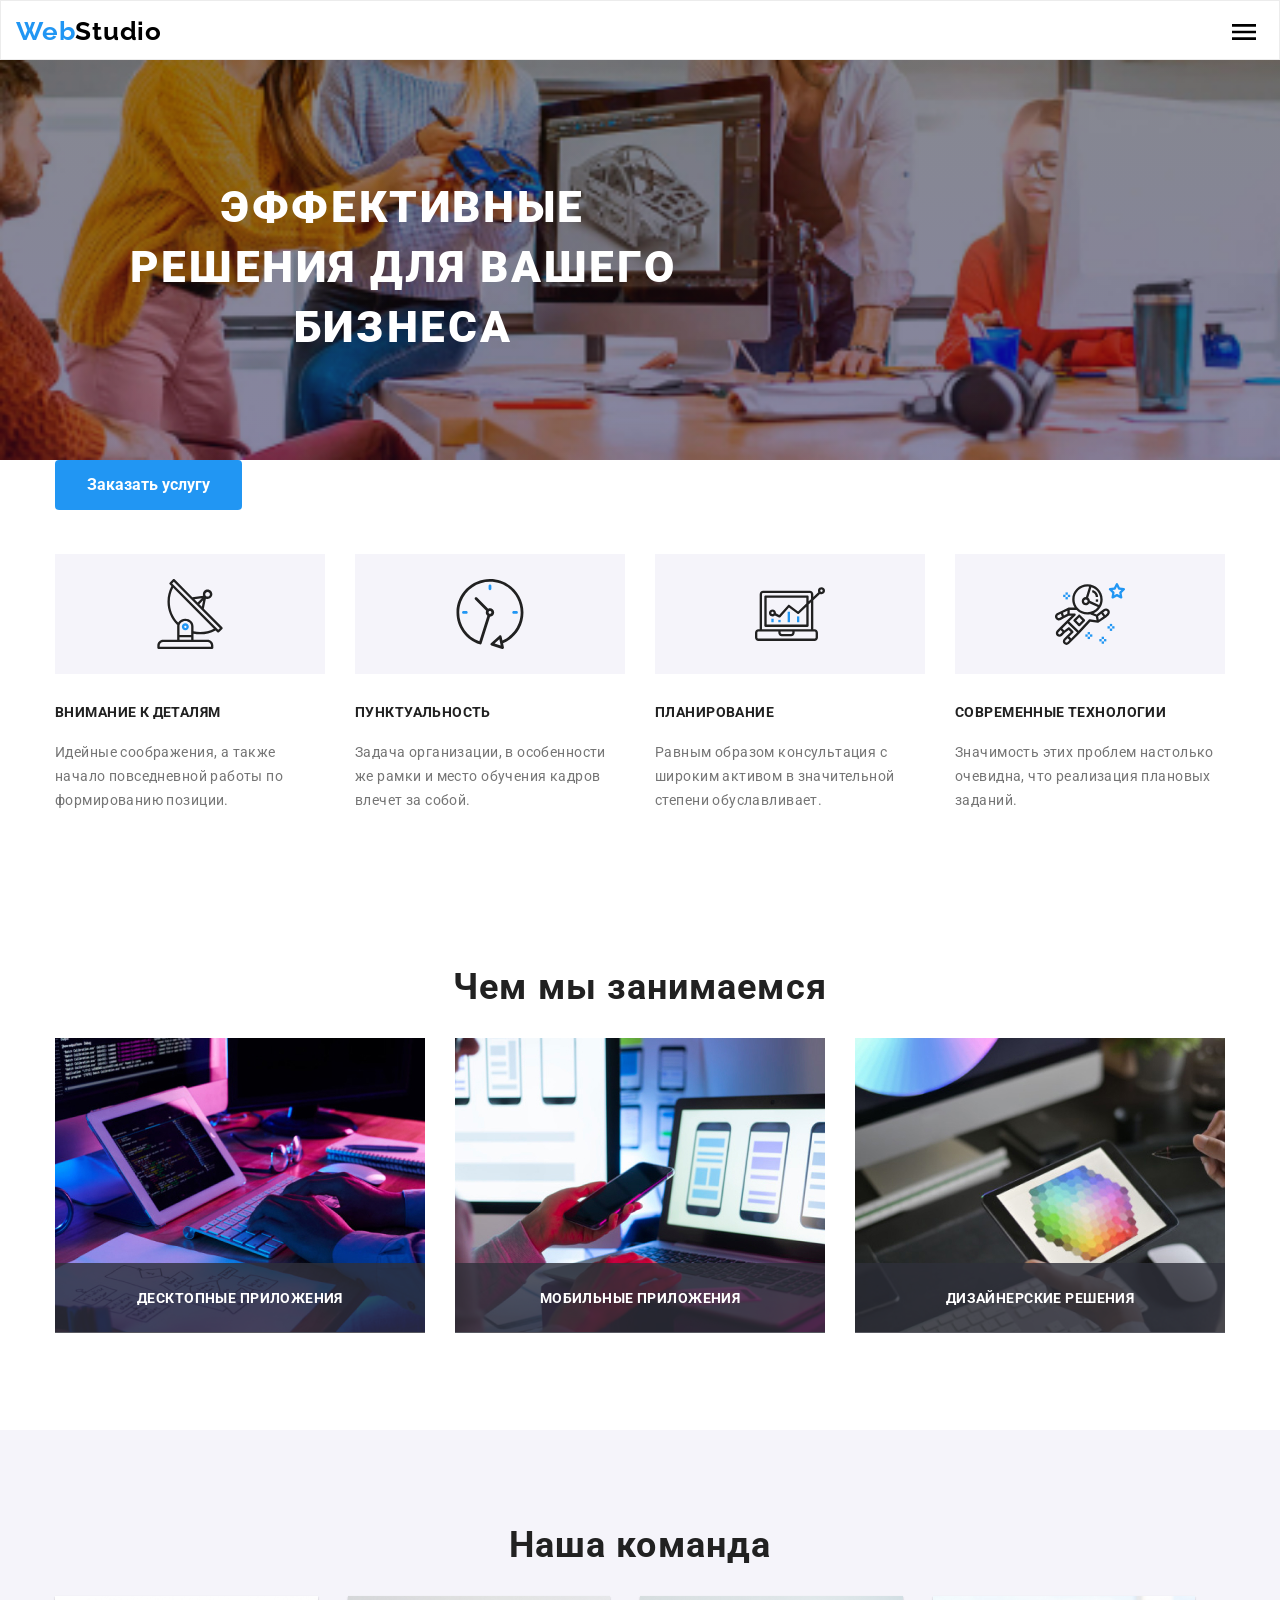
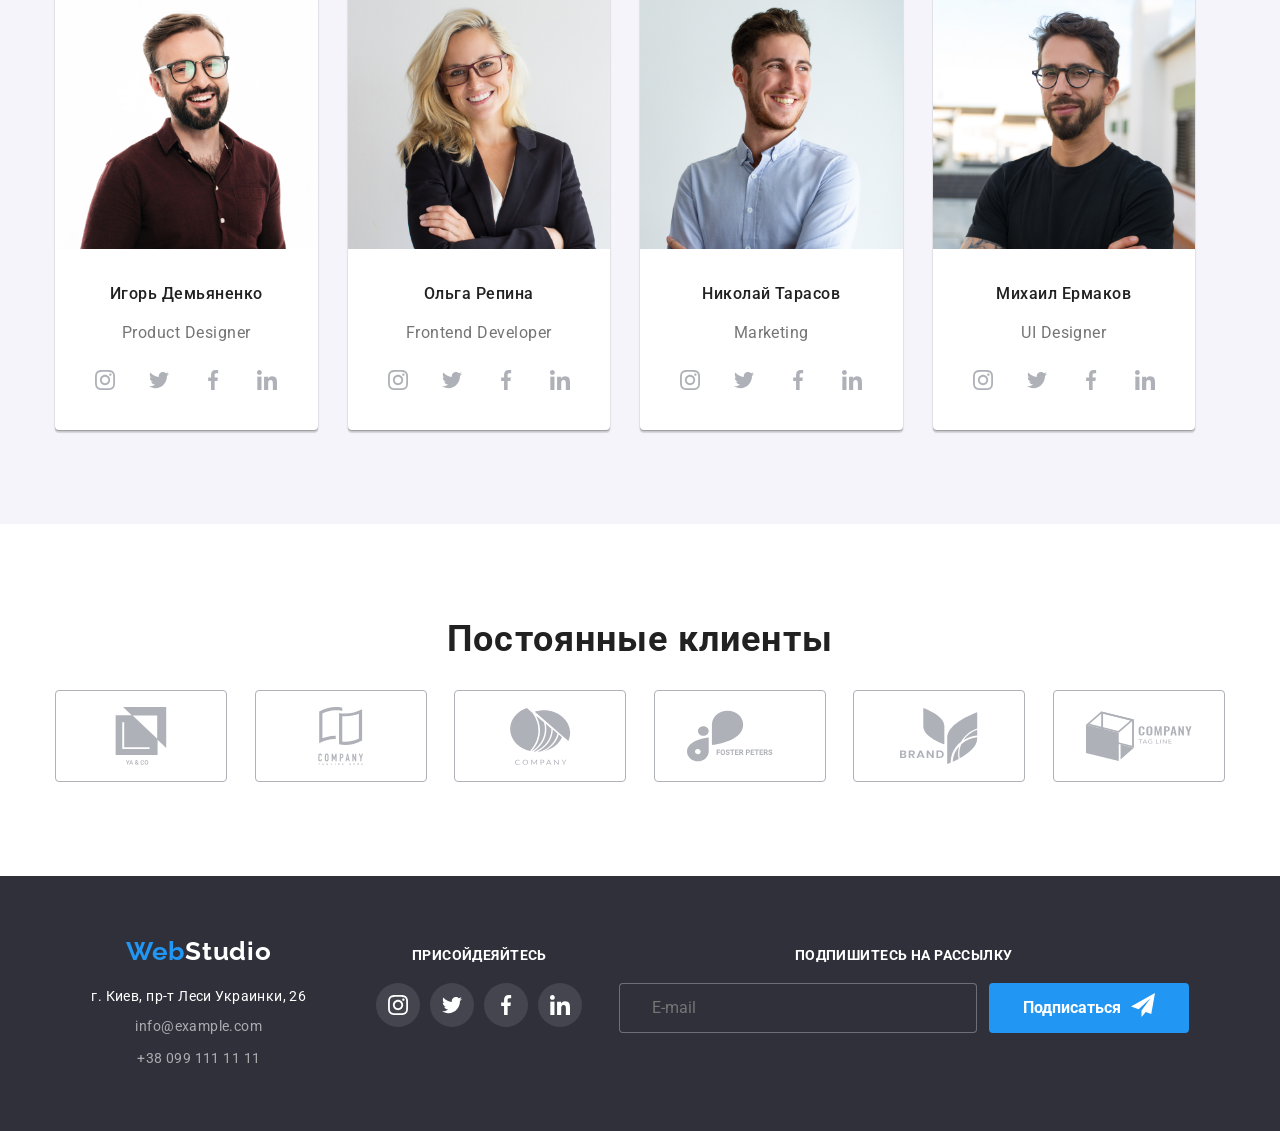
==== commit 4abb4d33: "ehh" ====
--- a/index.html
+++ b/index.html
@@ -16,6 +16,9 @@
         <svg class="icons-button">
             <use href="./images/icons-list/sprite.svg.svg#icon-vector13"></use></svg>
 
+                    <svg class="close-button__menu">
+                        <use href="./images/icons-list/sprite.svg.svg#icon-close_24px"></use>
+                    </svg>
             
         <svg class="icons">
             <use href="./images/icons-list/sprite.svg.svg#icon-antenna"></use>
@@ -86,9 +89,13 @@
 
 <body>
     <!--Навигация сайта-->
-    <!-- <header>
+    <header>
         <nav class="navigation">
-        <div class="container">
+                <h1><a href="./index.html" lang="en" class="navigation__logo navigation__link">Web<span
+                            class="nav__logo-header">Studio</span></a></h1>
+
+
+        <!-- <div class="container">
             <h1><a href="./index.html" lang="en" class="navigation__logo navigation__link">Web<span class="nav__logo-header">Studio</span></a></h1>
            <div class="nav">
             <ul class="nav__site nav__list">
@@ -120,10 +127,66 @@
                          </ul>
                    
             </ul>
-            </div>
+            </div> -->
+            <button type="button" class="button__menu">
+                <svg class="icons-menu">
+                <use href="./images/icons-list/sprite.svg.svg#icon-menu_24px"></use>
+            </svg>
+        </button >
+    <div class="mobile-nav is-hidden">
+        <div class="container">
+<button type="button" class="button-close-menu"><svg class="close-button__menu">
+        <use href="./images/icons-list/sprite.svg.svg#icon-close_24px"></use>
+    </svg>
+</button>
+<nav>
+    <ul class="mobile-menu list">
+        <li class="mobile-menu__item">
+            <a href="./index.html" class="mobile-menu__link link">Студия</a>
+        </li>
+        <li class="mobile-menu__item">
+            <a href="./portfolio.html" class="mobile-menu__link link">Портфолио</a>
+        </li>
+        <li class="mobile-menu__item">
+            <a href="" class="mobile-menu__link link">Контакты</a>
+        </li>
+    </ul>
+
+
+</nav>
+<div class="mobile-nav__bottom">
+<ul class="mobile-contacts list ">
+    <li class="mobile-contacts__item">
+        <a href="" class="mobile-contacts__link tell-contacts__link link">+38 096 111 11 11</a>
+    </li>
+    <li class="mobile-contacts__item">
+        <a href="" class="mobile-contacts__link link">info@devstudio.com</a>
+    </li>
+</ul>
+
+<ul class="mobile-media list">
+    <li class="mobile-media__item">
+        <a href="" class="mobile-media__link link">Instagram</a>
+    </li>
+    <li class="mobile-media__item">
+        <a href="" class="mobile-media__link link">Twitter</a>
+    </li>
+    <li class="mobile-media__item">
+        <a href="" class="mobile-media__link link">Facebook</a>
+    </li>
+    <li class="mobile-media__item">
+        <a href="" class="mobile-media__link link">LinkedIn</a>
+    </li>
+</ul>
+
+</div>
+
+
         </div>
+        
+       </div>
         </nav>
-    </header> -->
+    </header>
 
     <main>
         <!-- Заказ услуги -->
@@ -183,11 +246,11 @@
             <div class="container">
                <h2 class="block-tittle">Чем мы занимаемся</h2>
                 <ul class="work__list">
-                   <li class="work__background-img"><img src="images/img.jpg" class="work__img-list" alt="набор текста на планшете" >
+                   <li class="work__background-img"><img src="images/desctop/img.jpg" class="work__img-list" alt="набор текста на планшете" >
                 <p class="work__text">ДЕСКТОПНЫЕ ПРИЛОЖЕНИЯ</p></li>
-                    <li class="work__background-img"><img src="images/box2.jpg" class="work__img-list" alt="nелефон и ноутбук" >
+                    <li class="work__background-img"><img src="images/desctop/box2.jpg" class="work__img-list" alt="nелефон и ноутбук" >
                 <p class="work__text">МОБИЛЬНЫЕ ПРИЛОЖЕНИЯ</p></li>
-                    <li class="work__background-img"><img src="images/box3.jpg" class="work__img-list" alt="палитра цветов" >
+                    <li class="work__background-img"><img src="images/desctop/box3.jpg" class="work__img-list" alt="палитра цветов" >
                 <p class="work__text">ДИЗАЙНЕРСКИЕ РЕШЕНИЯ</p>
                     </li>
                 </ul>  
@@ -199,7 +262,7 @@
             <h2 class="block-tittle">Наша команда</h2>
             <ul class="team__list">
                 <li class="team__people">
-                    <img src="./images/human.jpg" alt="мужчина" width="100%">
+                    <img srcset="./images/desctop/human.jpg 1x, ./images/desctop/card-team12x.jpg 2x" src="./images/desctop/human.jpg" alt="мужчина" width="100%">
                     <h3 class="team__worker">Игорь Демьяненко</h3>
                     <p lang="en" class="team__profession">Product Designer</p>
                     <ul class="team__list-people">
@@ -235,7 +298,7 @@
                     </ul>
                 </li>
                 <li class="team__people">
-                    <img src="./images/human1.jpg" alt="девушка" width="100%">
+                    <img srcset="./images/desctop/human1.jpg 1x, ./images/desctop/card-team22x.jpg 2x" src="./images/desctop/human1.jpg" alt="девушка"  width="100%">
                     <h3 class="team__worker">Ольга Репина</h3>
                     <p lang="en" class="team__profession">Frontend Developer</p>
                                         <ul class="team__list-people">
@@ -271,7 +334,7 @@
                     </ul>
                 </li>
                 <li class="team__people">
-                    <img src="./images/human2.jpg" alt="мужчина смотрит вправо " width="100%">
+                    <img srcset="./images/desctop/human2.jpg 1x, ./images/desctop/card-team32x.jpg 2x" src="./images/desctop/human2.jpg" alt="мужчина смотрит вправо " width="100%" >
                     <h3 class="team__worker">Николай Тарасов</h3>
                     <p lang="en" class="team__profession">Marketing</p>
                                                         <ul class="team__list-people">
@@ -307,7 +370,7 @@
                     </ul>
                 </li>
                 <li class="team__people">
-                    <img src="./images/human3.jpg" alt="мужчина смотрит на нас" width="100%">
+                    <img srcset="./images/desctop/human3.jpg 1x, ./images/desctop/card-team42x.jpg 2x" src="./images/desctop/human3.jpg" alt="мужчина смотрит на нас" width="100%" >
                     <h3 class="team__worker">Михаил Ермаков</h3>
                     <p lang="en" class="team__profession">UI Designer</p>
                                         <ul class="team__list-people">
@@ -355,24 +418,24 @@
                         <use href="./images/icons-list/sprite.svg.svg#icon-client"></use>
                     </svg>
                 </li>
-                <li>
+                <li class="client">
                 <svg class="client__icons">
                     <use href="./images/icons-list/sprite.svg.svg#icon-client1"></use>
                 </svg>
             </li>
-                <li><svg class="client__icons">
+                <li class="client"><svg class="client__icons">
                     <use href="./images/icons-list/sprite.svg.svg#icon-client2"></use>
                 </svg>
             </li>
-                <li><svg class="client__icons">
+                <li class="client"><svg class="client__icons">
                     <use href="./images/icons-list/sprite.svg.svg#icon-client3"></use>
                 </svg>
             </li>
-                <li><svg class="client__icons">
+                <li class="client"><svg class="client__icons">
                     <use href="./images/icons-list/sprite.svg.svg#icon-client4"></use>
                 </svg>
             </li>
-                <li><svg class="client__icons">
+                <li class="client"><svg class="client__icons">
                     <use href="./images/icons-list/sprite.svg.svg#icon-client5"></use>
                 </svg>
             </li>
@@ -384,15 +447,16 @@
     <!-- </main> -->
 
     <!--подвал-->
-     <!-- <footer class="footer">
+     <footer class="footer">
         
          <div class="container">
-                 
+         <div class="tablet">
             <div class="footer__contact"> 
+
              <a href="#" lang="en" class="footer__link footer__logo">Web<span class="footer__logo-footer">Studio</span></a>
              <address class="footer__address">
                 <P class="address">г. Киев, пр-т Леси Украинки, 26</P>
-                <ul class="list">
+                <ul class="contact-list">
                     <li><a href="mailto:info@example.com" class="footer__link footer__contacts">info@example.com</a></li>
                     <li><a href="tel:+380991111111" class="footer__link footer__contacts">+38 099 111 11 11</a></li>
                 </ul>
@@ -434,6 +498,7 @@
                        </li>
                        
                       </ul>
+            </div>
             </div>
                 
              <div class="sub">
@@ -451,7 +516,7 @@
                         </form>
                         </div>
          </div>
-      </footer> -->
+      </footer>
 
       
     <div class="backdrop is-hidden" id="modal" data-modal>
@@ -511,5 +576,6 @@
     </div>
 
     <script src="./js/modal.js" type="module"></script>
+    <script src="./js/menu.js" type="module"></script>
 </body>
 </html>
--- a/css/main.min.css
+++ b/css/main.min.css
@@ -1,3 +1,3 @@
 /*! modern-normalize v1.1.0 | MIT License | https://github.com/sindresorhus/modern-normalize */ul,ol{list-style:none;margin:0;padding:0}*{margin:0;padding:0}a{text-decoration:none;color:inherit;display:inline-block}*,::before,::after{box-sizing:border-box}html{-moz-tab-size:4;tab-size:4}html{line-height:1.15;-webkit-text-size-adjust:100%}body{margin:0}body{font-family:system-ui,-apple-system,"Segoe UI",Roboto,Helvetica,Arial,sans-serif,"Apple Color Emoji","Segoe UI Emoji"}hr{height:0;color:inherit}abbr[title]{text-decoration:underline dotted}b,strong{font-weight:bolder}code,kbd,samp,pre{font-family:ui-monospace, SFMono-Regular, Consolas, "Liberation Mono", Menlo,- monospace;font-size:1em}small{font-size:80%}sub,sup{font-size:75%;line-height:0;position:relative;vertical-align:baseline}sub{bottom:-0.25em}sup{top:-0.5em}table{text-indent:0;border-color:inherit}button,input,optgroup,select,textarea{font-family:inherit;font-size:100%;line-height:1.15;margin:0}button,select{text-transform:none}button,[type="button"],[type="reset"],[type="submit"]{-webkit-appearance:button}::-moz-focus-inner{border-style:none;padding:0}:-moz-focusring{outline:1px dotted ButtonText}:-moz-ui-invalid{box-shadow:none}legend{padding:0}progress{vertical-align:baseline}::-webkit-inner-spin-button,::-webkit-outer-spin-button{height:auto}[type="search"]{-webkit-appearance:textfield;outline-offset:-2px}::-webkit-search-decoration{-webkit-appearance:none}::-webkit-file-upload-button{-webkit-appearance:button;font:inherit}summary{display:list-item}.container{margin-left:auto;margin-right:auto;padding-left:15px;padding-right:15px;width:100%}@media screen and (min-width: 480px){.container{max-width:360px}}@media screen and (min-width: 768px){.container{max-width:768px}}@media screen and (min-width: 1200px){.container{max-width:1200px}}body{font-family:"Roboto", sans-serif;background-color:#fff;color:#212121}.block-tittle{font-weight:bold;font-size:36px;line-height:1.167;text-align:center;letter-spacing:0.03em;margin-bottom:50px}.card__container:hover .card__background,.card__container:focus .card__background{transition:250ms cubic-bezier(0.4, 0, 0.2, 1);transform:translateY(0);opacity:1;overflow:auto}.card__container{position:relative;width:370px;height:404px}.card__background{position:absolute;top:0;left:0;width:100%;height:294px;transform:translateY(60%);background:rgba(33,150,243,0.9);border:Solid rgba(33,150,243,0.9);opacity:0}.card__text-background{font-family:Roboto;font-size:18px;line-height:1.556px;line-height:133%;vertical-align:Top;letter-spacing:3%;color:#fff;padding:64px 23px}.card.container{padding-bottom:94px}.card__portfolio li:hover{box-shadow:1px 4px 6px 1px rgba(0,0,0,0.16),0px 4px 4px rgba(0,0,0,0.06),0px 1px 1px rgba(0,0,0,0.06);transition:250ms cubic-bezier(0.4, 0, 0.2, 1)}.card__portfolio{display:flex;flex-wrap:wrap;justify-content:space-between}.card__portfolio li:nth-child(-n+6){margin-bottom:30px}.card__portfolio li{display:flex;flex-wrap:wrap;justify-content:space-between}.card__pro-tittle{font-size:18px;line-height:2;letter-spacing:0.06em;margin-bottom:4px}.card__pro-text{font-weight:400;font-size:16px;line-height:1.875;letter-spacing:0.03em;color:#757575}.card__text{z-index:4}.card__portfolio .card__text{padding:20px 24px}.nav__portfolio::after{content:"";height:4px;background-color:#2196f3;align-self:flex-end;border-radius:2px;z-index:2;position:absolute;top:41px;width:76px}.nav__logo-header{color:#000}.navigation__logo{font-family:Raleway;color:#2196f3;font-weight:bold;font-size:26px;line-height:1.192;letter-spacing:0.03em;padding:24px 0px 25px}.footer__logo-footer{color:#fff}.footer__logo{font-family:Raleway;color:#2196f3;font-weight:bold;font-size:26px;line-height:1.192;letter-spacing:0.03em;padding:24px 0px 25px}.footer__logo-footer{color:#fff}.nav__site .nav__link{display:flex;flex-direction:column;align-items:flex-end}.nav__studio::after{content:"";height:4px;background-color:#2196f3;align-self:flex-end;border-radius:2px;z-index:2;position:absolute;top:41px;width:49px}.nav__tell-tell,.nav__mail-mail{display:flex;flex-direction:row-reverse}.nav__list-tell{align-items:baseline;justify-content:start;color:#757575}.nav__contact-nav .nav__list-tell:hover,.nav__contact-nav .nav__link:hover{stroke:#2196f3;color:#2196f3;fill:#2196f3;transition:250ms cubic-bezier(0.4, 0, 0.2, 1)}.navigation .container{display:flex;align-items:baseline}@media screen and (min-width: 768px){.navigation .container{display:flex}}@media screen and (min-width: 1200px){.navigation .container{display:flex}}.navigation .nav{display:flex;width:1025px;justify-content:space-between}.navigation{background-color:#fff;border:1px solid #ececec;display:flex}.nav__site{display:flex;width:294px;justify-content:space-between;margin-left:93px;position:relative}.nav__contact-nav{display:flex;height:16px}.nav__contact-nav li:not(:first-child){margin-left:50px}.logo-header{color:#000}.logo{font-family:Raleway;color:#2196f3;font-weight:bold;font-size:26px;line-height:1.192;letter-spacing:0.03em;padding:24px 0px 25px}.nav__list .nav__link:hover,.nav__list .nav__link:focus,.nav__list .nav__link:active{color:#2196f3;transition:250ms cubic-bezier(0.4, 0, 0.2, 1)}.nav .nav__portfolio:visited,.nav .nav__studio:visited{color:#2196f3;transition:250ms cubic-bezier(0.4, 0, 0.2, 1)}.nav__contact-nav .link:hover,.nav__contact-nav .link:focus{color:#2196f3;fill:#2196f3;transition:250ms cubic-bezier(0.4, 0, 0.2, 1)}.nav__contact-nav a{color:#757575;transition:250ms cubic-bezier(0.4, 0, 0.2, 1)}.navigation .nav__list{font-weight:500;font-size:14px;line-height:1.143;letter-spacing:0.02em}.hero__button-color{font-family:"Roboto", sans-serif;background-color:#2196f3;color:#fff;font-size:16px;line-height:1.875;font-weight:700;text-align:center;border:0;border-radius:4px;padding:10px 32px;cursor:pointer}.button-row__pro{font-family:"Roboto", sans-serif;background-color:#f5f4fa;font-weight:500;font-size:16px;line-height:1.625;text-align:center;letter-spacing:0.03em;border-radius:4px;padding:6px 22px;border:0}.button-row__pro:hover,.button-row__pro:focus{background-color:#2196f3;color:#fff;box-shadow:0px 3px 1px rgba(0,0,0,0.1),0px 1px 2px rgba(0,0,0,0.08),0px 2px 2px rgba(0,0,0,0.12);transition:250ms cubic-bezier(0.4, 0, 0.2, 1)}.button-row .container{padding:94px 0px 34px}.button-row__list{display:flex;justify-content:center;padding-bottom:16px}.button-row__list li:not(:last-child){margin-right:9px}.sub__button-footer{display:flex;justify-content:center;width:200px;height:50px;font-family:"Roboto", sans-serif;background-color:#2196f3;color:#fff;font-size:16px;line-height:1.875;font-weight:700;text-align:center;border:0;border-radius:4px;padding:10px 32px;cursor:pointer;margin-left:12px}.nav__icons-contact-tell{width:10px;height:16px;margin-right:10px;fill:currentColor}.nav__icons-contact-mail{width:16px;height:12px;margin-right:10px;fill:currentColor}.social__icons-footer{width:20px;height:20px;fill:currentColor}.sub__telega-svg{width:24px;height:24px;fill:#fff;margin-left:10px}.social__media .container{display:flex}.social__media a{width:44px;height:44px;border-radius:50%;padding:12px;background-color:rgba(255,255,255,0.1);color:#fff;flex-direction:row;fill:currentColor}.social__media li:not(:last-child){margin-right:10px}.social__media a:hover,.social__media a :focus{fill:#fff;background-color:#2196f3;transition:250ms cubic-bezier(0.4, 0, 0.2, 1)}.social__media :hover,.social__media :focus{fill:var(--white-color);transition:var(--animation-hover)}.block-tittle{font-weight:bold;font-size:36px;line-height:1.167;text-align:center;letter-spacing:0.03em;margin-bottom:50px}.icons-button{width:11px;height:11px;fill:#000000;stroke:#000000;stroke-width:3px}.advantage__icons{width:70px;height:70px}.team__icons-social{display:flex;width:20px;height:20px;color:#afb1b8}.client__icons{width:106px;height:60px}.modal-svg{display:flex;justify-content:left;align-items:center;position:absolute;transform:translateY(-50%);top:50%;left:3%;fill:inherit}.modal-name{width:12px;height:12px}.modal-tel{width:13px;height:13px}.modal-email{width:15px;height:12px}@keyframes button-hero{0%{transition:none}100%{transition:background-color 500ms linear, transform 500ms ease-in-out}}.backdrop{position:fixed;transition:background-color 500ms linear, transform 500ms ease-in-out;top:0;left:0;transform:translate(0);width:100vw;height:100vh;background-color:rgba(0,0,0,0.2);z-index:4}.modal-content{position:absolute;top:50%;left:50%;transform:translate(-50%, -50%);max-width:528px;width:100%;max-height:581px;height:100%;padding:40px;background-color:#fff;border-radius:3px;box-shadow:0px 4px 4px 0px rgba(0,0,0,0.2);animation-name:button-hero}[data-modal-close]{position:absolute;width:30px;height:30px;top:8px;right:5px;border-radius:20px;background-color:transparent;border:1px solid rgba(0,0,0,0.2);font-weight:bold;cursor:pointer;color:#212121}.is-hidden{transform:translate(-100%, -100%)}.close-but{padding:3px 3px 4px 4px}.modal-form-title{text-align:center;font-weight:700;font-size:20px;line-height:1.15;letter-spacing:3%;margin-bottom:10px}.modal-form{display:flex;flex-direction:column;height:448px}.modal-form-input{width:100%;border-radius:4px;height:40px;border:1px solid rgba(33,33,33,0.2);padding-left:42px;outline:none}.modal-form-input:focus{border-color:#2196f3}.modal-form-input:focus+.modal-form-icon{background-color:#2f303a;fill:#2196f3;stroke:#2196f3}.form-field{font-size:12px;line-height:1.167;text-align:left;letter-spacing:0.01em;color:#757575;margin-bottom:10px}.icon-position{position:relative;display:block;margin-top:4px}.modal-form-icon{fill:#212121}.modal-form-input::placeholder{color:rgba(117,117,117,0.5)}.modal-form-text{width:100%;height:120px;resize:none;padding:12px 16px;margin-top:4px;margin-bottom:20px;border-radius:4px;border:1px solid rgba(33,33,33,0.2);font-size:14px;line-height:1.142;outline:none}.modal-form-text:focus{border-color:#2196f3}.modal-form-text::placeholder{color:rgba(117,117,117,0.5)}.form-field-txt{font-size:12px;line-height:1.167;text-align:left;letter-spacing:0.01em;color:#757575}.modal-form-check{border-color:#212121}.modal-form-check::before{content:"";width:16px;height:15px;border:2px solid #212121;display:inline-block;border-radius:3px;margin-right:9px;vertical-align:middle;display:flex;align-items:baseline}.form-check:checked+.modal-form-check::before{content:url("../images/vector-galka.png");display:flex;flex-direction:row;align-items:center;justify-content:center;align-self:center;border-color:#2196f3;background-color:#2196f3}.visually-hidden{position:absolute !important;width:1px !important;height:1px !important;margin:-1px !important;padding:0 !important;overflow:hidden;border:0 !important;clip:rect(0 0 0 0)}.form-check{display:flex}.modal-form-check{display:flex;align-items:center;align-self:auto;font-size:14px;line-height:1.714;justify-content:center;margin-bottom:30px}.form-link{color:#2196f3;text-decoration:underline;padding-left:3px}.button-color-form{display:flex;align-self:center;justify-content:center;width:200px;height:50px;font-family:"Roboto", sans-serif;background-color:#2196f3;color:#fff;font-size:16px;line-height:1.875;font-weight:700;text-align:center;border:0;border-radius:4px;padding:10px 32px;cursor:pointer}.advantage__tittle{font-size:14px;line-height:1.142;letter-spacing:0.03em;text-transform:uppercase;text-align:center;margin-bottom:10px}@media screen and (min-width: 768px){.advantage__tittle{text-align:left}}.advantage__list .advantage__text{color:#757575;font-size:14px;line-height:1.715;letter-spacing:0.03em;font-weight:400;padding-top:10px}.hero .container{padding:200px 452px;width:100%;display:flex;align-items:center;flex-flow:column;background-image:linear-gradient(to top, rgba(130,67,247,0.068), rgba(138,125,4,0.068)),url(../images/background.png);background-size:cover}.hero__title{color:#fff;font-weight:900;font-size:44px;line-height:1.363;text-align:center;letter-spacing:0.06em;text-transform:uppercase;width:696px;margin-bottom:30px}.disp-none{display:none}.container .advantage__list{padding:60px 0px}@media screen and (min-width: 768px){.container .advantage__list{display:flex;flex-wrap:wrap;margin-left:-30px}}@media screen and (min-width: 1200px){.container .advantage__list{display:flex;padding:94px 0px}}.advantage__list>li{width:100%;flex-direction:column;margin-bottom:30px}@media screen and (min-width: 768px){.advantage__list>li{flex-basis:calc((100% - 60px) / 2);margin-left:30px}}@media screen and (min-width: 1200px){.advantage__list>li{flex-basis:calc((100% - 120px) / 4)}}.advantage__list.container{display:flex;padding:94px 0px;justify-content:space-between;margin-bottom:-30px}.advantage__content{height:120px;width:100%;background-color:#f5f4fa;display:flex;justify-content:center;align-items:center;margin-bottom:30px}.work__list .work__text{display:flex;align-items:center;justify-content:center;color:#fff;background-color:rgba(47,48,58,0.8);position:absolute;height:70px;width:370px;bottom:2px;left:0;top:225px;z-index:3;font-weight:bold;font-size:14px;line-height:1.142;text-align:center;letter-spacing:0.03em}.work__list{justify-content:space-between}.work{display:none}@media screen and (min-width: 1200px){.work{display:flex}}.work__background-img{position:relative;z-index:1}.work__background-img{padding-bottom:94px}.work__background-img__list li:not(:first-child){margin-left:30px}.container .work__list{display:flex}.team__icons-social{width:20px;height:20px;color:#afb1b8}.team__list-people a{width:44px;height:44px;border-radius:50%;padding:12px;flex-direction:row;color:#afb1b8}.team__list-people{display:flex;justify-content:center;flex-direction:row}.team__list-people li:not(:last-child){margin-right:10px}.team__list-people a:hover,.team__list-people a :focus{fill:#fff;background-color:#2196f3;transition:250ms cubic-bezier(0.4, 0, 0.2, 1)}.team__social-link{fill:currentColor}.team__list{display:flex;justify-content:space-between;align-content:center}@media screen and (min-width: 480px){.team__list{display:flex;flex-wrap:wrap;margin-left:-30px}}@media screen and (min-width: 768px){.team__list{display:flex;flex-wrap:unset}}.team__list>li{background-color:#fff;border-bottom-right-radius:4px;border-bottom-left-radius:4px;box-shadow:0px 1px 1px rgba(0,0,0,0.14),0px 1px 2px rgba(0,0,0,0.2),0px 3px 1px rgba(0,0,0,0.12);display:flex;flex-direction:column;align-items:center;transition:250ms cubic-bezier(0.4, 0, 0.2, 1)}@media screen and (min-width: 768px){.team__list>li{flex-basis:calc((100% - 60px) / 2);margin-left:30px}}@media screen and (min-width: 1200px){.team__list>li{flex-basis:calc((100% - 120px) / 4)}}.team{background-color:#f5f4fa;transition:250ms cubic-bezier(0.4, 0, 0.2, 1)}.team__worker{font-weight:500;font-size:16px;line-height:1.188;padding:30px 0px 10px;letter-spacing:0.03em}.team__profession{font-size:16px;line-height:1.188;letter-spacing:0.03em;color:#757575;padding:10px 0px 16px;font-weight:normal}.client.container{padding-top:94px;padding-bottom:94px}.client__icons{width:106px;height:60px}.client__list li{width:170px;height:92px;border:solid 1px;border-radius:4px;padding:16px 32px;color:#afb1b8;box-sizing:border-box}.client__list{display:flex;flex-direction:row;justify-content:space-between;align-items:center;fill:currentColor}.client__list li:focus,.client__list li:hover{fill:#2196f3;border:solid 1px #2196f3;transition:250ms cubic-bezier(0.4, 0, 0.2, 1)}.card__container:hover .card__background,.card__container:focus .card__background{transition:250ms cubic-bezier(0.4, 0, 0.2, 1);transform:translateY(0);opacity:1;overflow:auto}.card__container{position:relative;width:370px;height:404px}.card__background{position:absolute;top:0;left:0;width:100%;height:294px;transform:translateY(60%);background:rgba(33,150,243,0.9);border:Solid rgba(33,150,243,0.9);opacity:0}.card__text-background{font-family:Roboto;font-size:18px;line-height:1.556px;line-height:133%;vertical-align:Top;letter-spacing:3%;color:#fff;padding:64px 23px}.card.container{padding-bottom:94px}.card__portfolio li:hover{box-shadow:1px 4px 6px 1px rgba(0,0,0,0.16),0px 4px 4px rgba(0,0,0,0.06),0px 1px 1px rgba(0,0,0,0.06);transition:250ms cubic-bezier(0.4, 0, 0.2, 1)}.card__portfolio{display:flex;flex-wrap:wrap;justify-content:space-between}.card__portfolio li:nth-child(-n+6){margin-bottom:30px}.card__portfolio li{display:flex;flex-wrap:wrap;justify-content:space-between}.card__pro-tittle{font-size:18px;line-height:2;letter-spacing:0.06em;margin-bottom:4px}.card__pro-text{font-weight:400;font-size:16px;line-height:1.875;letter-spacing:0.03em;color:#757575}.card__text{z-index:4}.card__portfolio .card__text{padding:20px 24px}.nav__portfolio::after{content:"";height:4px;background-color:#2196f3;align-self:flex-end;border-radius:2px;z-index:2;position:absolute;top:41px;width:76px}.sub__form{display:flex;flex-direction:row}.sub__text{color:#fff;font-weight:700;font-size:14px;line-height:1.143;vertical-align:Top;letter-spacing:0.03em;margin-bottom:20px}.sub__telega-pole::placeholder{padding-left:16px}.sub__telega-pole{width:358px;height:50px;border:1px solid rgba(255,255,255,0.3);background:#2f303a;border-radius:4px;padding-left:16px;color:#fff}.sub__telega-pole:focus{outline:none;border-color:#2196f3}.footer__address:not(:last-child){margin-bottom:9px}.footer__address{color:#fff;font-size:14px;line-height:1.411;letter-spacing:0.03em;font-style:normal}footer .footer{background-color:#2f303a}.footer .container{padding-left:215px;padding-right:215px;display:flex;padding:60px 15px;align-items:baseline;justify-content:space-between;background-color:#2f303a}.footer__contacts{color:rgba(255,255,255,0.6);font-weight:400;font-size:14px;line-height:1.714;letter-spacing:0.03em;text-decoration:none;font-style:normal}.footer__contacts:focus,.footer__contacts:hover{color:#2196f3;transition:250ms cubic-bezier(0.4, 0, 0.2, 1)}.social__text{color:#fff;font-weight:700;font-size:14px;line-height:1.143;vertical-align:Top;letter-spacing:0.03em;margin-bottom:20px}.social__cont{margin-left:70px;align-items:baseline}.social__media{display:flex}.social__text{color:#fff;font-weight:700;font-size:14px;line-height:1.143;vertical-align:Top;letter-spacing:0.03em;margin-bottom:20px}
+ monospace;font-size:1em}small{font-size:80%}sub,sup{font-size:75%;line-height:0;position:relative;vertical-align:baseline}sub{bottom:-0.25em}sup{top:-0.5em}table{text-indent:0;border-color:inherit}button,input,optgroup,select,textarea{font-family:inherit;font-size:100%;line-height:1.15;margin:0}button,select{text-transform:none}button,[type="button"],[type="reset"],[type="submit"]{-webkit-appearance:button}::-moz-focus-inner{border-style:none;padding:0}:-moz-focusring{outline:1px dotted ButtonText}:-moz-ui-invalid{box-shadow:none}legend{padding:0}progress{vertical-align:baseline}::-webkit-inner-spin-button,::-webkit-outer-spin-button{height:auto}[type="search"]{-webkit-appearance:textfield;outline-offset:-2px}::-webkit-search-decoration{-webkit-appearance:none}::-webkit-file-upload-button{-webkit-appearance:button;font:inherit}summary{display:list-item}.container{margin-left:auto;margin-right:auto;padding-left:15px;padding-right:15px;width:100%;position:relative}@media screen and (min-width: 480px){.container{max-width:480px}}@media screen and (min-width: 768px){.container{max-width:768px}}@media screen and (min-width: 1200px){.container{max-width:1200px}}body{font-family:"Roboto", sans-serif;background-color:#fff;color:#212121}.block-tittle{font-weight:bold;font-size:36px;line-height:1.167;text-align:center;letter-spacing:0.03em}.card__container:hover .card__background,.card__container:focus .card__background{transition:250ms cubic-bezier(0.4, 0, 0.2, 1);transform:translateY(0);opacity:1;overflow:auto}.card__container{position:relative;width:370px;height:404px}.card__background{position:absolute;top:0;left:0;width:100%;height:294px;transform:translateY(60%);background:rgba(33,150,243,0.9);border:Solid rgba(33,150,243,0.9);opacity:0}.card__text-background{font-family:Roboto;font-size:18px;line-height:1.556px;line-height:133%;vertical-align:Top;letter-spacing:3%;color:#fff;padding:64px 23px}.card.container{padding-bottom:94px}.card__portfolio li:hover{box-shadow:1px 4px 6px 1px rgba(0,0,0,0.16),0px 4px 4px rgba(0,0,0,0.06),0px 1px 1px rgba(0,0,0,0.06);transition:250ms cubic-bezier(0.4, 0, 0.2, 1)}.card__portfolio{display:flex;flex-wrap:wrap;justify-content:space-between}@media screen and (min-width: 767px){.card__portfolio li{flex-basis:calc((100% - 60px) / 2)}}@media screen and (min-width: 1200px){.card__portfolio li{flex-basis:calc((100% - 90px) / 3)}}.card__pro-tittle{font-size:18px;line-height:2;letter-spacing:0.06em;margin-bottom:4px}.card__pro-text{font-weight:400;font-size:16px;line-height:1.875;letter-spacing:0.03em;color:#757575}.card__text{z-index:4}.card__portfolio .card__text{padding:20px 24px}.nav__portfolio::after{content:"";height:4px;background-color:#2196f3;align-self:flex-end;border-radius:2px;z-index:2;position:absolute;top:41px;width:76px}.nav__logo-header{color:#000}.navigation__logo{font-family:Raleway;color:#2196f3;font-weight:bold;font-size:26px;line-height:1.192;letter-spacing:0.03em;padding-top:15px}.footer__logo-footer{color:#fff}.footer__logo{font-family:Raleway;color:#2196f3;font-weight:bold;font-size:26px;line-height:1.192;letter-spacing:0.03em;padding-bottom:20px}.footer__logo-footer{color:#fff}.nav__site .nav__link{display:flex;flex-direction:column;align-items:flex-end}.nav__studio::after{content:"";height:4px;background-color:#2196f3;align-self:flex-end;border-radius:2px;z-index:2;position:absolute;top:41px;width:49px}.nav__tell-tell,.nav__mail-mail{display:flex;flex-direction:row-reverse}.nav__list-tell{align-items:baseline;justify-content:start;color:#757575}.nav__contact-nav .nav__list-tell:hover,.nav__contact-nav .nav__link:hover{stroke:#2196f3;color:#2196f3;fill:#2196f3;transition:250ms cubic-bezier(0.4, 0, 0.2, 1)}.navigation .container{align-items:baseline;display:flex;flex-direction:column;justify-content:space-between;height:100%;padding-top:48px;padding-bottom:48px}@media screen and (min-width: 768px){.navigation .container{display:flex}}@media screen and (min-width: 1200px){.navigation .container{display:flex}}.navigation .nav{display:flex;width:1025px}.navigation{background-color:#fff;border:1px solid #ececec;display:flex;justify-content:space-between;align-items:baseline;padding-left:15px;padding-right:15px;height:60px}.nav__site{display:flex;width:294px;justify-content:space-between;margin-left:93px;position:relative}.nav__contact-nav{display:flex;height:16px}.nav__contact-nav li:not(:first-child){margin-left:50px}.logo-header{color:#000}.logo{font-family:Raleway;color:#2196f3;font-weight:bold;font-size:26px;line-height:1.192;letter-spacing:0.03em;padding:24px 0px 25px}.nav__list .nav__link:hover,.nav__list .nav__link:focus,.nav__list .nav__link:active{color:#2196f3;transition:250ms cubic-bezier(0.4, 0, 0.2, 1)}.nav .nav__portfolio:visited,.nav .nav__studio:visited{color:#2196f3;transition:250ms cubic-bezier(0.4, 0, 0.2, 1)}.nav__contact-nav .link:hover,.nav__contact-nav .link:focus{color:#2196f3;fill:#2196f3;transition:250ms cubic-bezier(0.4, 0, 0.2, 1)}.nav__contact-nav a{color:#757575;transition:250ms cubic-bezier(0.4, 0, 0.2, 1)}.navigation .nav__list{font-weight:500;font-size:14px;line-height:1.143;letter-spacing:0.02em}.button__menu{width:40px;height:40px;background-color:rgba(255,255,255,0);border:0px}.button__menu:focus,.button__menu:hover{color:#2196f3}.button-close-menu{width:40px;height:40px;background-color:rgba(255,255,255,0);border:0px;position:absolute;right:0;top:18.75px}.button-close-menu:focus,.button-close-menu:hover{color:#2196f3}.mobile-nav{position:absolute;background-color:#fff;top:0;left:0;width:100vw;height:100vh;z-index:5;position:absolute;position:fixed}.mobile-menu__link{font-size:40px;line-height:1.175;text-align:center;vertical-align:top;letter-spacing:0.02em;text-decoration:none}.mobile-menu__link:hover,.mobile-menu__link:focus{color:#2196f3}.mobile-contacts__link{font-size:24px;line-height:1.166;text-align:left;vertical-align:top;letter-spacing:0.02em;text-decoration:none;margin-top:34px;color:#757575}.mobile-contacts li:not(:first-child){margin-bottom:64px}.mobile-contacts__link:hover,.mobile-contacts__link:focus{color:#2196f3}.tell-contacts__link{font-size:34px;line-height:1.176;text-align:Left;vertical-align:Top;letter-spacing:0.02em;color:#2196f3}.mobile-media__link{font-size:18px;line-height:1.222;text-align:left;vertical-align:Top;letter-spacing:0.02em;color:#2196f3}.mobile-media{display:flex}.mobile-menu__item{margin-bottom:36px}.mobile-media li:not(:last-child){padding-right:10px;border-right:1px solid rgba(33,33,33,0.2);height:22px;margin-left:10px}.mobile-media li:not(:first-child){margin-left:10px}.mobile-nav .is-hidden{opacity:0;pointer-events:none}.hero__button-color{font-family:"Roboto", sans-serif;background-color:#2196f3;color:#fff;font-size:16px;line-height:1.875;font-weight:700;text-align:center;border:0;border-radius:4px;padding:10px 32px;cursor:pointer;position:absolute;top:400px;z-index:1}.button-row__pro{font-family:"Roboto", sans-serif;background-color:#f5f4fa;font-weight:500;font-size:16px;line-height:1.625;text-align:center;letter-spacing:0.03em;border-radius:4px;padding:6px 22px;border:0}.button-row__pro:hover,.button-row__pro:focus{background-color:#2196f3;color:#fff;box-shadow:0px 3px 1px rgba(0,0,0,0.1),0px 1px 2px rgba(0,0,0,0.08),0px 2px 2px rgba(0,0,0,0.12);transition:250ms cubic-bezier(0.4, 0, 0.2, 1)}.button-row .container{padding:94px 0px 34px}.button-row__list{display:flex;justify-content:center;padding-bottom:16px}.button-row__list li:not(:last-child){margin-right:9px}.sub__button-footer{display:block;width:200px;height:50px;font-family:"Roboto", sans-serif;background-color:#2196f3;color:#fff;font-size:16px;line-height:1.875;font-weight:700;text-align:center;border:0;border-radius:4px;cursor:pointer;padding:10px 32px;margin:0 auto}@media screen and (min-width: 1200px){.sub__button-footer{display:flex;margin-left:12px;justify-content:center}}.nav__icons-contact-tell{width:10px;height:16px;margin-right:10px;fill:currentColor}.nav__icons-contact-mail{width:16px;height:12px;margin-right:10px;fill:currentColor}.icons-menu{width:24px;height:16px;fill:currentColor}.close-button__menu{width:18.67px;height:18.33px;fill:currentColor;position:absolute;top:0px;left:0px}.social__icons-footer{width:20px;height:20px;fill:currentColor}.sub__telega-svg{width:24px;height:24px;fill:#fff;margin-left:10px}.social__media .container{display:flex}.social__media a{width:44px;height:44px;border-radius:50%;padding:12px;background-color:rgba(255,255,255,0.1);color:#fff;flex-direction:row;fill:currentColor}.social__media li:not(:last-child){margin-right:10px}.social__media a:hover,.social__media a :focus{fill:#fff;background-color:#2196f3;transition:250ms cubic-bezier(0.4, 0, 0.2, 1)}.social__media :hover,.social__media :focus{fill:var(--white-color);transition:var(--animation-hover)}.block-tittle{font-weight:bold;font-size:36px;line-height:1.167;text-align:center;letter-spacing:0.03em;padding-bottom:30px;padding-top:60px}@media screen and (min-width: 1200px){.block-tittle{padding-top:94px}}.icons-button{width:11px;height:11px;fill:#000000;stroke:#000000;stroke-width:3px}.advantage__icons{width:70px;height:70px}.team__icons-social{display:flex;width:20px;height:20px;color:#afb1b8}.modal-svg{display:flex;justify-content:left;align-items:center;position:absolute;transform:translateY(-50%);top:50%;left:3%;fill:inherit}.modal-name{width:12px;height:12px}.modal-tel{width:13px;height:13px}.modal-email{width:15px;height:12px}@keyframes button-hero{0%{transition:none}100%{transition:background-color 500ms linear, transform 500ms ease-in-out}}.backdrop{position:fixed;transition:background-color 500ms linear, transform 500ms ease-in-out;top:0;left:0;transform:translate(0);width:100vw;height:100vh;background-color:rgba(0,0,0,0.2);z-index:4}.modal-content{position:absolute;top:50%;left:50%;transform:translate(-50%, -50%);max-width:528px;width:100%;max-height:581px;height:100%;padding:40px;background-color:#fff;border-radius:3px;box-shadow:0px 4px 4px 0px rgba(0,0,0,0.2);animation-name:button-hero}[data-modal-close]{position:absolute;width:30px;height:30px;top:8px;right:5px;border-radius:20px;background-color:transparent;border:1px solid rgba(0,0,0,0.2);font-weight:bold;cursor:pointer;color:#212121}.is-hidden{transform:translate(-100%, -100%)}.close-but{padding:3px 3px 4px 4px}.modal-form-title{text-align:center;font-weight:700;font-size:20px;line-height:1.15;letter-spacing:3%;margin-bottom:10px}.modal-form{display:flex;flex-direction:column;height:448px}.modal-form-input{width:100%;border-radius:4px;height:40px;border:1px solid rgba(33,33,33,0.2);padding-left:42px;outline:none}.modal-form-input:focus{border-color:#2196f3}.modal-form-input:focus+.modal-form-icon{background-color:#2f303a;fill:#2196f3;stroke:#2196f3}.form-field{font-size:12px;line-height:1.167;text-align:left;letter-spacing:0.01em;color:#757575;margin-bottom:10px}.icon-position{position:relative;display:block;margin-top:4px}.modal-form-icon{fill:#212121}.modal-form-input::placeholder{color:rgba(117,117,117,0.5)}.modal-form-text{width:100%;height:120px;resize:none;padding:12px 16px;margin-top:4px;margin-bottom:20px;border-radius:4px;border:1px solid rgba(33,33,33,0.2);font-size:14px;line-height:1.142;outline:none}.modal-form-text:focus{border-color:#2196f3}.modal-form-text::placeholder{color:rgba(117,117,117,0.5)}.form-field-txt{font-size:12px;line-height:1.167;text-align:left;letter-spacing:0.01em;color:#757575}.modal-form-check{border-color:#212121}.modal-form-check::before{content:"";width:16px;height:15px;border:2px solid #212121;display:inline-block;border-radius:3px;margin-right:9px;vertical-align:middle;display:flex;align-items:baseline}.form-check:checked+.modal-form-check::before{content:url("../images/vector-galka.png");display:flex;flex-direction:row;align-items:center;justify-content:center;align-self:center;border-color:#2196f3;background-color:#2196f3}.visually-hidden{position:absolute !important;width:1px !important;height:1px !important;margin:-1px !important;padding:0 !important;overflow:hidden;border:0 !important;clip:rect(0 0 0 0)}.form-check{display:flex}.modal-form-check{display:flex;align-items:center;align-self:auto;font-size:14px;line-height:1.714;justify-content:center;margin-bottom:30px}.form-link{color:#2196f3;text-decoration:underline;padding-left:3px}.button-color-form{display:flex;align-self:center;justify-content:center;width:200px;height:50px;font-family:"Roboto", sans-serif;background-color:#2196f3;color:#fff;font-size:16px;line-height:1.875;font-weight:700;text-align:center;border:0;border-radius:4px;padding:10px 32px;cursor:pointer}.advantage__tittle{font-size:14px;line-height:1.142;letter-spacing:0.03em;text-transform:uppercase;text-align:center;margin-bottom:10px}@media screen and (min-width: 768px){.advantage__tittle{text-align:left}}.advantage__list .advantage__text{color:#757575;font-size:14px;line-height:1.715;letter-spacing:0.03em;font-weight:400;padding-top:10px}.hero{height:400px;background-image:linear-gradient(to top, rgba(130,67,247,0.068), rgba(138,125,4,0.068)),url(../images/mobile/mobile-back1.jpg);background-position:center;background-size:cover;margin:0 auto}@media screen and (min-width: 1200px){.hero{max-width:1600px;background-size:cover;background-repeat:no-repeat;margin:0 auto}}@media (min-device-pixel-ratio: 2) and (min-width: 480px), (-webkit-min-device-pixel-ratio: 2) and (min-width: 480px), (min-resolution: 192dpi) and (min-width: 480px), (min-resolution: 2dppx){.hero .hero{background-image:linear-gradient(to top, rgba(130,67,247,0.068), rgba(138,125,4,0.068)),url(../images/mobile/mobileback2x.jpg)}}.hero__title{font-weight:900;font-size:26px;line-height:42px;line-height:1.615;text-align:center;padding-top:118px;padding-bottom:118px;padding-left:60px;padding-right:60px;margin:0 auto;letter-spacing:0.06em;height:84px;padding:118px auto;color:#fff;position:absolute;width:380px}@media screen and (min-width: 1200px){.hero__title{font-size:44px;line-height:1.363;letter-spacing:0.06em;text-transform:uppercase;width:696px}}.disp-none{display:none}.container .advantage__list{padding-bottom:30px}@media screen and (min-width: 768px){.container .advantage__list{display:flex;flex-wrap:wrap;margin-left:-30px}}@media screen and (min-width: 1200px){.container .advantage__list{display:flex;padding-top:94px}}.advantage__list{padding-top:60px}@media screen and (min-width: 1200px){.advantage__list{padding-top:94px}}.advantage__list>li{width:100%;flex-direction:column;margin-bottom:30px}@media screen and (min-width: 768px){.advantage__list>li{flex-basis:calc((100% - 60px) / 2);margin-left:30px}}@media screen and (min-width: 1200px){.advantage__list>li{flex-basis:calc((100% - 120px) / 4)}}.advantage__list.container{display:flex;padding:94px 0px;justify-content:space-between;margin-bottom:-30px}.advantage__content{height:120px;width:100%;background-color:#f5f4fa;display:flex;justify-content:center;align-items:center;margin-bottom:30px}.work__list .work__text{display:flex;align-items:center;justify-content:center;color:#fff;background-color:rgba(47,48,58,0.8);position:absolute;height:70px;width:370px;bottom:2px;left:0;top:225px;z-index:3;font-weight:bold;font-size:14px;line-height:1.142;text-align:center;letter-spacing:0.03em}.work__list{justify-content:space-between}.work{display:none}@media screen and (min-width: 1200px){.work{display:flex}}.work__background-img{position:relative;z-index:1}.work__background-img{padding-bottom:94px}.work__background-img__list li:not(:first-child){margin-left:30px}.container .work__list{display:flex}.team__icons-social{width:20px;height:20px;color:#afb1b8}.team__list-people a{width:44px;height:44px;border-radius:50%;padding:12px;flex-direction:row;color:#afb1b8;margin-right:10px}.team__list-people{display:flex;justify-content:center;flex-direction:row;margin-right:-10px;padding-bottom:24px}.team__list-people a:hover,.team__list-people a:focus{fill:#fff;background-color:#2196f3;transition:250ms cubic-bezier(0.4, 0, 0.2, 1)}.team__social-link{fill:currentColor}.team .container{padding-bottom:60px}@media screen and (min-width: 1200px){.team .container{padding-bottom:94px}}.team__list{width:100%;margin-bottom:-30px}@media screen and (min-width: 768px){.team__list{display:flex;flex-wrap:wrap;margin-left:-30px}}.team__list>li{width:100%;background-color:#fff;border-bottom-right-radius:4px;border-bottom-left-radius:4px;box-shadow:0px 1px 1px rgba(0,0,0,0.14),0px 1px 2px rgba(0,0,0,0.2),0px 3px 1px rgba(0,0,0,0.12);text-align:center;align-items:center;transition:250ms cubic-bezier(0.4, 0, 0.2, 1);margin-bottom:30px}@media screen and (min-width: 768px){.team__list>li{flex-basis:calc((100% - 60px) / 2);margin-left:30px}}@media screen and (min-width: 1200px){.team__list>li{flex-basis:calc((100% - 120px) / 4);margin-left:30px}}.team{background-color:#f5f4fa;transition:250ms cubic-bezier(0.4, 0, 0.2, 1);width:100%}.team__worker{font-weight:500;font-size:16px;line-height:1.188;padding:30px 0px 10px;letter-spacing:0.03em}.team__profession{font-size:16px;line-height:1.188;letter-spacing:0.03em;color:#757575;padding:10px 0px 16px;font-weight:normal}.client__icons{width:106px;display:flex}.client__list{padding-bottom:60px}@media screen and (min-width: 1200px){.client__list{padding-bottom:94px}}.client__list .client{height:92px;width:100%;border:solid 1px;border-radius:4px;padding:16px 32px;color:#afb1b8;box-sizing:border-box;display:flex;justify-content:space-around}@media screen and (min-width: 480px){.client__list .client{flex-basis:calc((100% - 60px) / 2)}}@media screen and (min-width: 768px){.client__list .client{flex-basis:calc((100% - 90px) / 3);display:flex}}@media screen and (min-width: 1200px){.client__list .client{flex-basis:calc((100% - 180px) / 6);display:flex;margin-bottom:0px}}.client__list{fill:currentColor;display:flex;flex-wrap:wrap;justify-content:space-between}@media screen and (max-width: 480px){.client__list .client:nth-child(-n+5){margin-bottom:30px}}@media screen and (max-width: 1199px){.client__list .client:nth-child(-n+3){margin-bottom:30px}}@media screen and (max-width: 767px){.client__list .client:nth-child(-n+4){margin-bottom:30px;max-width:767px}}.client__list li:focus,.client__list li:hover{fill:#2196f3;border:solid 1px #2196f3;transition:250ms cubic-bezier(0.4, 0, 0.2, 1)}.card__container:hover .card__background,.card__container:focus .card__background{transition:250ms cubic-bezier(0.4, 0, 0.2, 1);transform:translateY(0);opacity:1;overflow:auto}.card__container{position:relative;width:370px;height:404px}.card__background{position:absolute;top:0;left:0;width:100%;height:294px;transform:translateY(60%);background:rgba(33,150,243,0.9);border:Solid rgba(33,150,243,0.9);opacity:0}.card__text-background{font-family:Roboto;font-size:18px;line-height:1.556px;line-height:133%;vertical-align:Top;letter-spacing:3%;color:#fff;padding:64px 23px}.card.container{padding-bottom:94px}.card__portfolio li:hover{box-shadow:1px 4px 6px 1px rgba(0,0,0,0.16),0px 4px 4px rgba(0,0,0,0.06),0px 1px 1px rgba(0,0,0,0.06);transition:250ms cubic-bezier(0.4, 0, 0.2, 1)}.card__portfolio{display:flex;flex-wrap:wrap;justify-content:space-between}@media screen and (min-width: 767px){.card__portfolio li{flex-basis:calc((100% - 60px) / 2)}}@media screen and (min-width: 1200px){.card__portfolio li{flex-basis:calc((100% - 90px) / 3)}}.card__pro-tittle{font-size:18px;line-height:2;letter-spacing:0.06em;margin-bottom:4px}.card__pro-text{font-weight:400;font-size:16px;line-height:1.875;letter-spacing:0.03em;color:#757575}.card__text{z-index:4}.card__portfolio .card__text{padding:20px 24px}.nav__portfolio::after{content:"";height:4px;background-color:#2196f3;align-self:flex-end;border-radius:2px;z-index:2;position:absolute;top:41px;width:76px}@media screen and (min-width: 1200px){.sub__form{display:flex;flex-direction:row}}.sub__text{padding-top:60px;color:#fff;font-weight:700;font-size:14px;line-height:1.143;vertical-align:Top;letter-spacing:0.03em;margin-bottom:20px}@media screen and (min-width: 1200px){.sub__text{padding-top:0px}}.sub__telega-pole::placeholder{padding-left:16px}.sub__telega-pole{margin-bottom:20px;width:358px;height:50px;border:1px solid rgba(255,255,255,0.3);background:#2f303a;border-radius:4px;padding-left:16px;color:#fff}@media screen and (max-width: 767px){.sub__telega-pole{width:100%}}.sub__telega-pole:focus{outline:none;border-color:#2196f3}.contact-list li:not(:last-child){padding-bottom:8px}.address{padding-bottom:8px}.footer__address:not(:last-child){margin-bottom:8px}.footer__address{color:#fff;font-size:14px;line-height:1.411;letter-spacing:0.03em;font-style:normal}footer{background-color:#2f303a}.footer .container{text-align:center;padding:60px 15px;align-items:baseline;background-color:#2f303a}@media screen and (min-width: 1200px){.footer .container{display:flex;justify-content:space-evenly}}@media screen and (min-width: 768px){.tablet{max-width:1199px;display:flex;align-items:baseline;justify-content:space-around}}@media screen and (min-width: 768px) and (min-width: 1200px){.tablet{display:flex;align-items:baseline;justify-content:space-between}}.footer__contacts{color:rgba(255,255,255,0.6);font-weight:400;font-size:14px;line-height:1.714;letter-spacing:0.03em;text-decoration:none;font-style:normal}.footer__contacts:focus,.footer__contacts:hover{color:#2196f3;transition:250ms cubic-bezier(0.4, 0, 0.2, 1)}@media screen and (min-width: 1200px){.social{padding-left:70px}}.social__text{color:#fff;font-weight:700;font-size:14px;line-height:1.143;vertical-align:Top;letter-spacing:0.03em;margin-bottom:20px;padding-top:60px}@media screen and (min-width: 768px){.social__text{padding-top:0px}}.social__cont{margin-left:70px;align-items:baseline}.social__media{display:flex;justify-content:center}.social__text{color:#fff;font-weight:700;font-size:14px;line-height:1.143;vertical-align:Top;letter-spacing:0.03em;margin-bottom:20px}
 /*# sourceMappingURL=main.min.css.map */
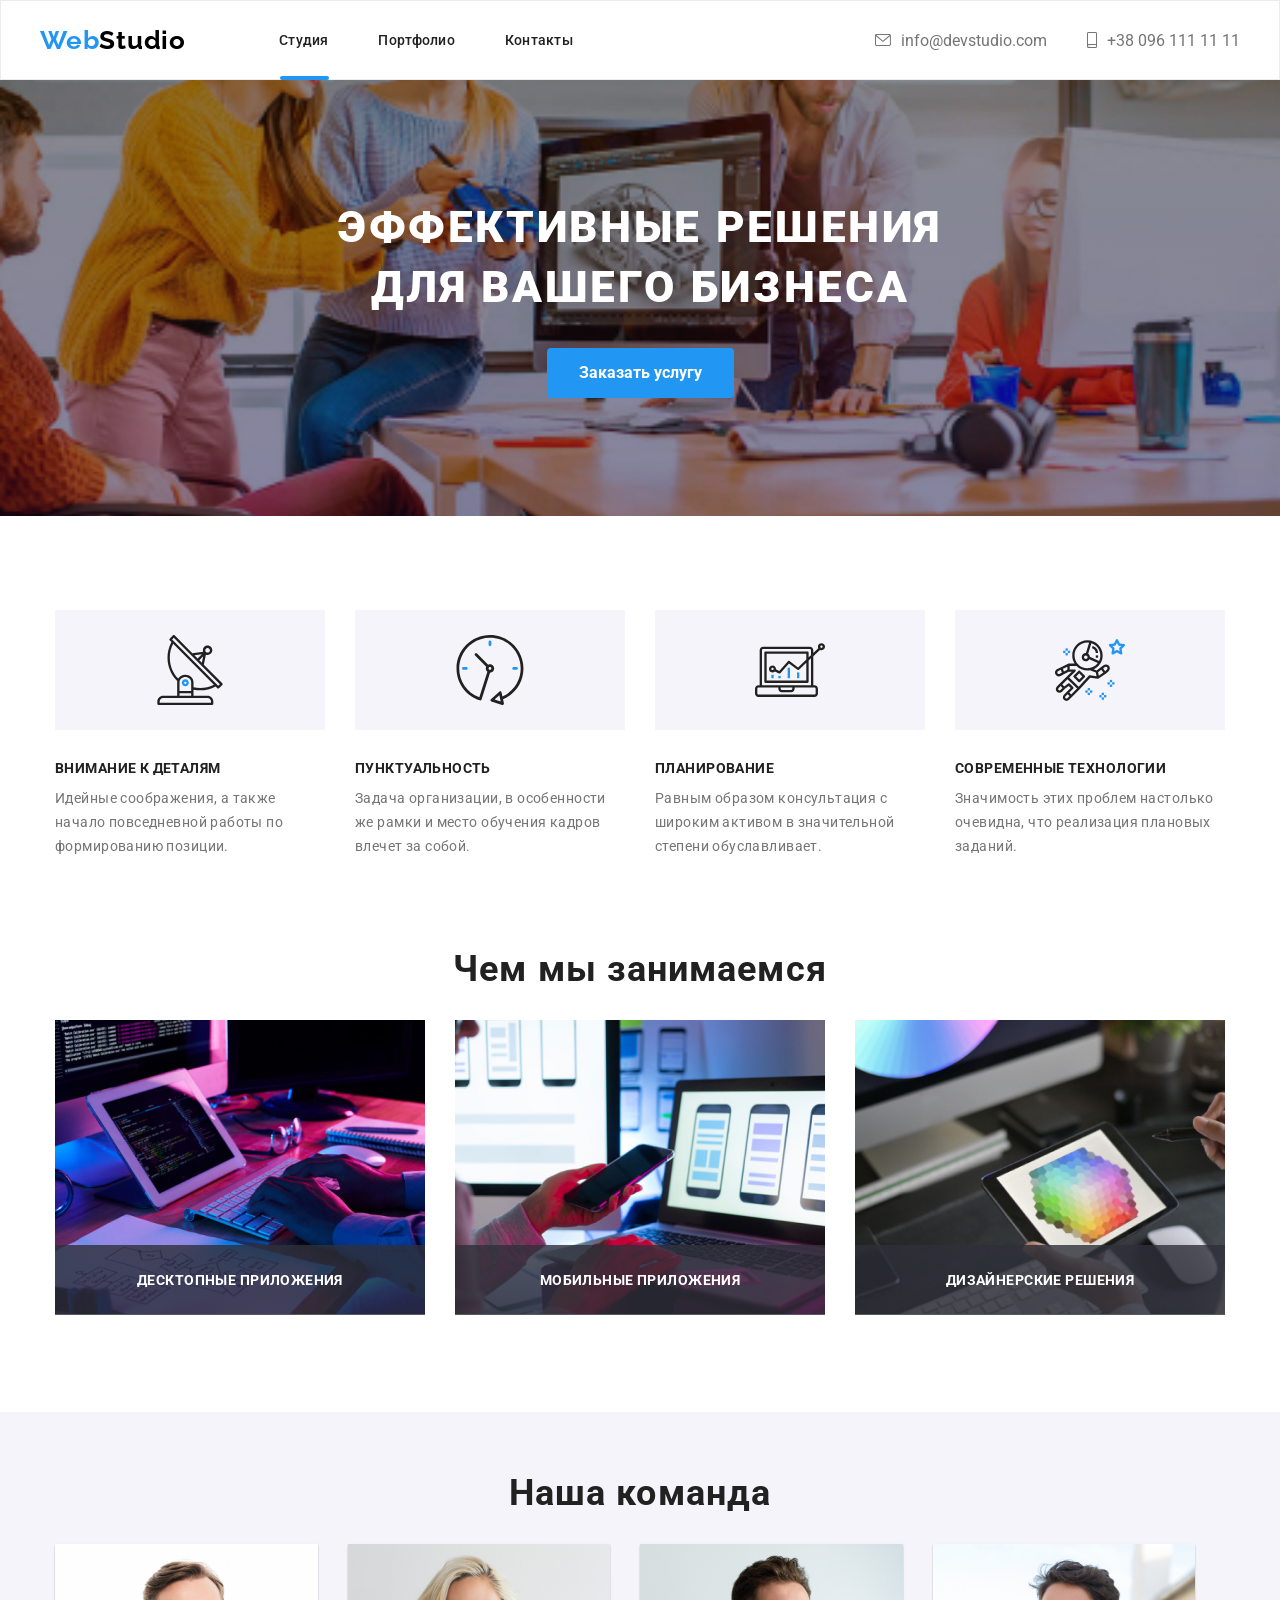
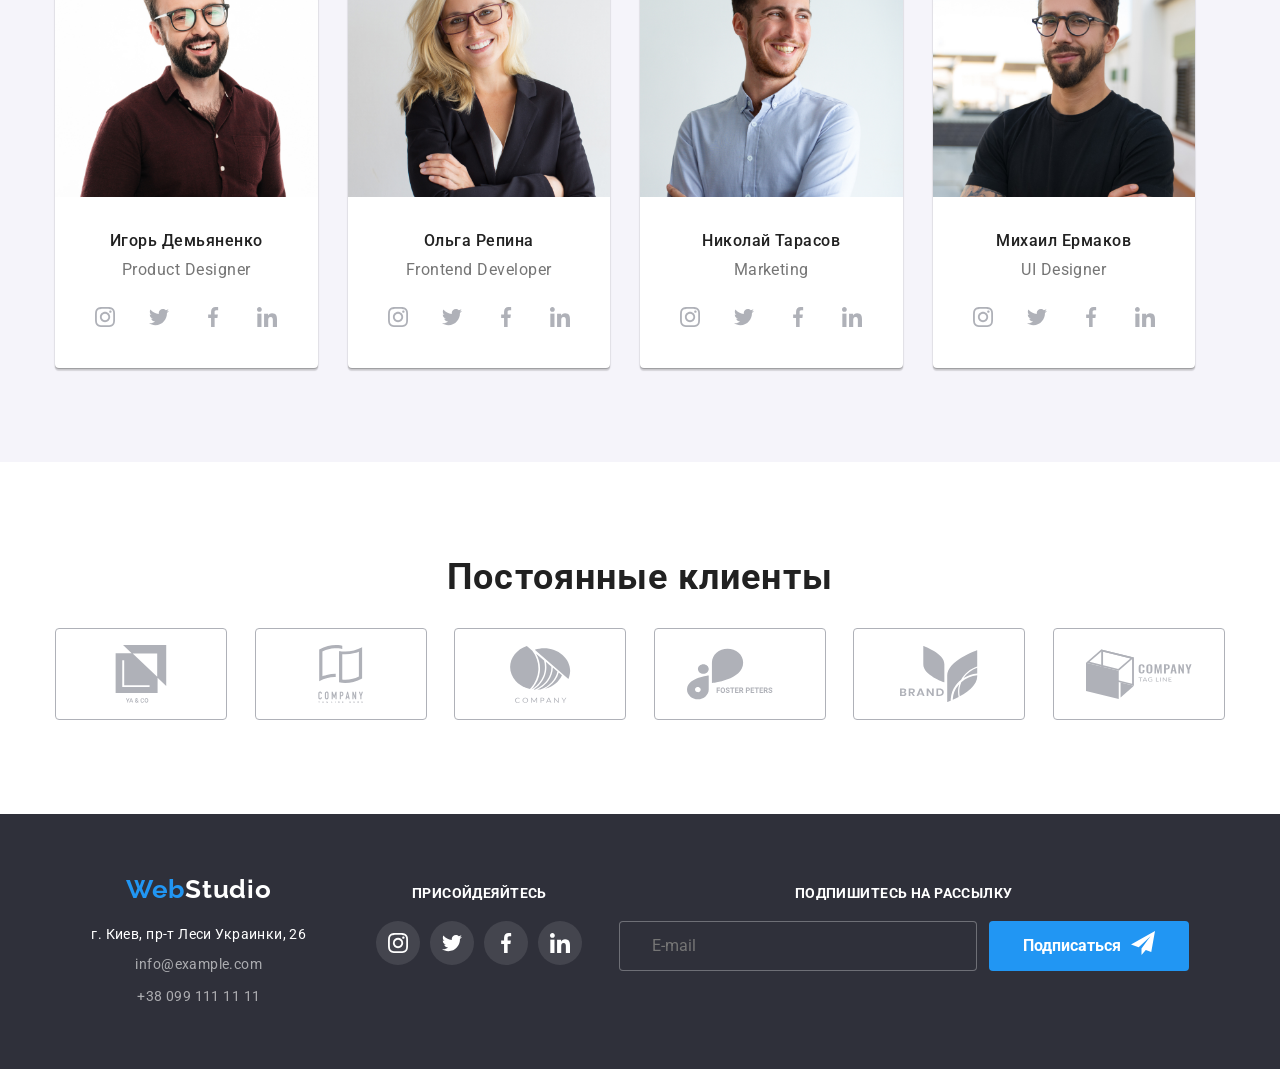
==== commit 2891f8e7: "Спасибо )" ====
--- a/index.html
+++ b/index.html
@@ -91,12 +91,15 @@
     <!--Навигация сайта-->
     <header>
         <nav class="navigation">
-                <h1><a href="./index.html" lang="en" class="navigation__logo navigation__link">Web<span
+            <div class="container">
+                <div class="menu-burger">
+                <h1 class="logo-mobile"><a href="./index.html" lang="en" class="navigation__logo navigation__link">Web<span
                             class="nav__logo-header">Studio</span></a></h1>
 
-
-        <!-- <div class="container">
-            <h1><a href="./index.html" lang="en" class="navigation__logo navigation__link">Web<span class="nav__logo-header">Studio</span></a></h1>
+            </div>
+
+        <div class="container headder-tablet">
+            <!-- <h1><a href="./index.html" lang="en" class="navigation__logo navigation__link">Web<span class="nav__logo-header">Studio</span></a></h1> -->
            <div class="nav">
             <ul class="nav__site nav__list">
                 <li><a href="./index.html" class="nav__studio nav__link">Студия</a></li>
@@ -127,64 +130,65 @@
                          </ul>
                    
             </ul>
-            </div> -->
+            </div>
+
             <button type="button" class="button__menu">
                 <svg class="icons-menu">
-                <use href="./images/icons-list/sprite.svg.svg#icon-menu_24px"></use>
+                    <use href="./images/icons-list/sprite.svg.svg#icon-menu_24px"></use>
+                </svg>
+            </button>
+    <div class="mobile-nav is-hidden">
+     
+                <div class="container">
+        <button type="button" class="button-close-menu"><svg class="close-button__menu">
+                <use href="./images/icons-list/sprite.svg.svg#icon-close_24px"></use>
             </svg>
-        </button >
-    <div class="mobile-nav is-hidden">
-        <div class="container">
-<button type="button" class="button-close-menu"><svg class="close-button__menu">
-        <use href="./images/icons-list/sprite.svg.svg#icon-close_24px"></use>
-    </svg>
-</button>
-<nav>
-    <ul class="mobile-menu list">
-        <li class="mobile-menu__item">
-            <a href="./index.html" class="mobile-menu__link link">Студия</a>
-        </li>
-        <li class="mobile-menu__item">
-            <a href="./portfolio.html" class="mobile-menu__link link">Портфолио</a>
-        </li>
-        <li class="mobile-menu__item">
-            <a href="" class="mobile-menu__link link">Контакты</a>
-        </li>
-    </ul>
-
-
-</nav>
-<div class="mobile-nav__bottom">
-<ul class="mobile-contacts list ">
-    <li class="mobile-contacts__item">
-        <a href="" class="mobile-contacts__link tell-contacts__link link">+38 096 111 11 11</a>
-    </li>
-    <li class="mobile-contacts__item">
-        <a href="" class="mobile-contacts__link link">info@devstudio.com</a>
-    </li>
-</ul>
-
-<ul class="mobile-media list">
-    <li class="mobile-media__item">
-        <a href="" class="mobile-media__link link">Instagram</a>
-    </li>
-    <li class="mobile-media__item">
-        <a href="" class="mobile-media__link link">Twitter</a>
-    </li>
-    <li class="mobile-media__item">
-        <a href="" class="mobile-media__link link">Facebook</a>
-    </li>
-    <li class="mobile-media__item">
-        <a href="" class="mobile-media__link link">LinkedIn</a>
-    </li>
-</ul>
-
-</div>
+        </button>
+
+            <ul class="mobile-menu list">
+                <li class="mobile-menu__item">
+                    <a href="./index.html" class="mobile-menu__link link">Студия</a>
+                </li>
+                <li class="mobile-menu__item">
+                    <a href="./portfolio.html" class="mobile-menu__link link">Портфолио</a>
+                </li>
+                <li class="mobile-menu__item">
+                    <a href="" class="mobile-menu__link link">Контакты</a>
+                </li>
+            </ul>
+
+
+             <div class="mobile-nav__bottom">
+            <ul class="mobile-contacts list ">
+                <li class="mobile-contacts__item">
+                    <a href="" class="mobile-contacts__link tell-contacts__link link">+38 096 111 11 11</a>
+                </li>
+                <li class="mobile-contacts__item">
+                    <a href="" class="mobile-contacts__link link">info@devstudio.com</a>
+                </li>
+            </ul>
+
+            <ul class="mobile-media list">
+                <li class="mobile-media__item">
+                    <a href="" class="mobile-media__link link">Instagram</a>
+                </li>
+                <li class="mobile-media__item">
+                    <a href="" class="mobile-media__link link">Twitter</a>
+                </li>
+                <li class="mobile-media__item">
+                    <a href="" class="mobile-media__link link">Facebook</a>
+                </li>
+                <li class="mobile-media__item">
+                    <a href="" class="mobile-media__link link">LinkedIn</a>
+                </li>
+            </ul>
+
+
 
 
         </div>
-        
-       </div>
+        </div>
+
         </nav>
     </header>
 
--- a/css/main.min.css
+++ b/css/main.min.css
@@ -1,3 +1,3 @@
 /*! modern-normalize v1.1.0 | MIT License | https://github.com/sindresorhus/modern-normalize */ul,ol{list-style:none;margin:0;padding:0}*{margin:0;padding:0}a{text-decoration:none;color:inherit;display:inline-block}*,::before,::after{box-sizing:border-box}html{-moz-tab-size:4;tab-size:4}html{line-height:1.15;-webkit-text-size-adjust:100%}body{margin:0}body{font-family:system-ui,-apple-system,"Segoe UI",Roboto,Helvetica,Arial,sans-serif,"Apple Color Emoji","Segoe UI Emoji"}hr{height:0;color:inherit}abbr[title]{text-decoration:underline dotted}b,strong{font-weight:bolder}code,kbd,samp,pre{font-family:ui-monospace, SFMono-Regular, Consolas, "Liberation Mono", Menlo,- monospace;font-size:1em}small{font-size:80%}sub,sup{font-size:75%;line-height:0;position:relative;vertical-align:baseline}sub{bottom:-0.25em}sup{top:-0.5em}table{text-indent:0;border-color:inherit}button,input,optgroup,select,textarea{font-family:inherit;font-size:100%;line-height:1.15;margin:0}button,select{text-transform:none}button,[type="button"],[type="reset"],[type="submit"]{-webkit-appearance:button}::-moz-focus-inner{border-style:none;padding:0}:-moz-focusring{outline:1px dotted ButtonText}:-moz-ui-invalid{box-shadow:none}legend{padding:0}progress{vertical-align:baseline}::-webkit-inner-spin-button,::-webkit-outer-spin-button{height:auto}[type="search"]{-webkit-appearance:textfield;outline-offset:-2px}::-webkit-search-decoration{-webkit-appearance:none}::-webkit-file-upload-button{-webkit-appearance:button;font:inherit}summary{display:list-item}.container{margin-left:auto;margin-right:auto;padding-left:15px;padding-right:15px;width:100%;position:relative}@media screen and (min-width: 480px){.container{max-width:480px}}@media screen and (min-width: 768px){.container{max-width:768px}}@media screen and (min-width: 1200px){.container{max-width:1200px}}body{font-family:"Roboto", sans-serif;background-color:#fff;color:#212121}.block-tittle{font-weight:bold;font-size:36px;line-height:1.167;text-align:center;letter-spacing:0.03em}.card__container:hover .card__background,.card__container:focus .card__background{transition:250ms cubic-bezier(0.4, 0, 0.2, 1);transform:translateY(0);opacity:1;overflow:auto}.card__container{position:relative;width:370px;height:404px}.card__background{position:absolute;top:0;left:0;width:100%;height:294px;transform:translateY(60%);background:rgba(33,150,243,0.9);border:Solid rgba(33,150,243,0.9);opacity:0}.card__text-background{font-family:Roboto;font-size:18px;line-height:1.556px;line-height:133%;vertical-align:Top;letter-spacing:3%;color:#fff;padding:64px 23px}.card.container{padding-bottom:94px}.card__portfolio li:hover{box-shadow:1px 4px 6px 1px rgba(0,0,0,0.16),0px 4px 4px rgba(0,0,0,0.06),0px 1px 1px rgba(0,0,0,0.06);transition:250ms cubic-bezier(0.4, 0, 0.2, 1)}.card__portfolio{display:flex;flex-wrap:wrap;justify-content:space-between}@media screen and (min-width: 767px){.card__portfolio li{flex-basis:calc((100% - 60px) / 2)}}@media screen and (min-width: 1200px){.card__portfolio li{flex-basis:calc((100% - 90px) / 3)}}.card__pro-tittle{font-size:18px;line-height:2;letter-spacing:0.06em;margin-bottom:4px}.card__pro-text{font-weight:400;font-size:16px;line-height:1.875;letter-spacing:0.03em;color:#757575}.card__text{z-index:4}.card__portfolio .card__text{padding:20px 24px}.nav__portfolio::after{content:"";height:4px;background-color:#2196f3;align-self:flex-end;border-radius:2px;z-index:2;position:absolute;top:41px;width:76px}.nav__logo-header{color:#000}.navigation__logo{font-family:Raleway;color:#2196f3;font-weight:bold;font-size:26px;line-height:1.192;letter-spacing:0.03em;padding-top:15px}.footer__logo-footer{color:#fff}.footer__logo{font-family:Raleway;color:#2196f3;font-weight:bold;font-size:26px;line-height:1.192;letter-spacing:0.03em;padding-bottom:20px}.footer__logo-footer{color:#fff}.nav__site .nav__link{display:flex;flex-direction:column;align-items:flex-end}.nav__studio::after{content:"";height:4px;background-color:#2196f3;align-self:flex-end;border-radius:2px;z-index:2;position:absolute;top:41px;width:49px}.nav__tell-tell,.nav__mail-mail{display:flex;flex-direction:row-reverse}.nav__list-tell{align-items:baseline;justify-content:start;color:#757575}.nav__contact-nav .nav__list-tell:hover,.nav__contact-nav .nav__link:hover{stroke:#2196f3;color:#2196f3;fill:#2196f3;transition:250ms cubic-bezier(0.4, 0, 0.2, 1)}.navigation .container{align-items:baseline;display:flex;flex-direction:column;justify-content:space-between;height:100%;padding-top:48px;padding-bottom:48px}@media screen and (min-width: 768px){.navigation .container{display:flex}}@media screen and (min-width: 1200px){.navigation .container{display:flex}}.navigation .nav{display:flex;width:1025px}.navigation{background-color:#fff;border:1px solid #ececec;display:flex;justify-content:space-between;align-items:baseline;padding-left:15px;padding-right:15px;height:60px}.nav__site{display:flex;width:294px;justify-content:space-between;margin-left:93px;position:relative}.nav__contact-nav{display:flex;height:16px}.nav__contact-nav li:not(:first-child){margin-left:50px}.logo-header{color:#000}.logo{font-family:Raleway;color:#2196f3;font-weight:bold;font-size:26px;line-height:1.192;letter-spacing:0.03em;padding:24px 0px 25px}.nav__list .nav__link:hover,.nav__list .nav__link:focus,.nav__list .nav__link:active{color:#2196f3;transition:250ms cubic-bezier(0.4, 0, 0.2, 1)}.nav .nav__portfolio:visited,.nav .nav__studio:visited{color:#2196f3;transition:250ms cubic-bezier(0.4, 0, 0.2, 1)}.nav__contact-nav .link:hover,.nav__contact-nav .link:focus{color:#2196f3;fill:#2196f3;transition:250ms cubic-bezier(0.4, 0, 0.2, 1)}.nav__contact-nav a{color:#757575;transition:250ms cubic-bezier(0.4, 0, 0.2, 1)}.navigation .nav__list{font-weight:500;font-size:14px;line-height:1.143;letter-spacing:0.02em}.button__menu{width:40px;height:40px;background-color:rgba(255,255,255,0);border:0px}.button__menu:focus,.button__menu:hover{color:#2196f3}.button-close-menu{width:40px;height:40px;background-color:rgba(255,255,255,0);border:0px;position:absolute;right:0;top:18.75px}.button-close-menu:focus,.button-close-menu:hover{color:#2196f3}.mobile-nav{position:absolute;background-color:#fff;top:0;left:0;width:100vw;height:100vh;z-index:5;position:absolute;position:fixed}.mobile-menu__link{font-size:40px;line-height:1.175;text-align:center;vertical-align:top;letter-spacing:0.02em;text-decoration:none}.mobile-menu__link:hover,.mobile-menu__link:focus{color:#2196f3}.mobile-contacts__link{font-size:24px;line-height:1.166;text-align:left;vertical-align:top;letter-spacing:0.02em;text-decoration:none;margin-top:34px;color:#757575}.mobile-contacts li:not(:first-child){margin-bottom:64px}.mobile-contacts__link:hover,.mobile-contacts__link:focus{color:#2196f3}.tell-contacts__link{font-size:34px;line-height:1.176;text-align:Left;vertical-align:Top;letter-spacing:0.02em;color:#2196f3}.mobile-media__link{font-size:18px;line-height:1.222;text-align:left;vertical-align:Top;letter-spacing:0.02em;color:#2196f3}.mobile-media{display:flex}.mobile-menu__item{margin-bottom:36px}.mobile-media li:not(:last-child){padding-right:10px;border-right:1px solid rgba(33,33,33,0.2);height:22px;margin-left:10px}.mobile-media li:not(:first-child){margin-left:10px}.mobile-nav .is-hidden{opacity:0;pointer-events:none}.hero__button-color{font-family:"Roboto", sans-serif;background-color:#2196f3;color:#fff;font-size:16px;line-height:1.875;font-weight:700;text-align:center;border:0;border-radius:4px;padding:10px 32px;cursor:pointer;position:absolute;top:400px;z-index:1}.button-row__pro{font-family:"Roboto", sans-serif;background-color:#f5f4fa;font-weight:500;font-size:16px;line-height:1.625;text-align:center;letter-spacing:0.03em;border-radius:4px;padding:6px 22px;border:0}.button-row__pro:hover,.button-row__pro:focus{background-color:#2196f3;color:#fff;box-shadow:0px 3px 1px rgba(0,0,0,0.1),0px 1px 2px rgba(0,0,0,0.08),0px 2px 2px rgba(0,0,0,0.12);transition:250ms cubic-bezier(0.4, 0, 0.2, 1)}.button-row .container{padding:94px 0px 34px}.button-row__list{display:flex;justify-content:center;padding-bottom:16px}.button-row__list li:not(:last-child){margin-right:9px}.sub__button-footer{display:block;width:200px;height:50px;font-family:"Roboto", sans-serif;background-color:#2196f3;color:#fff;font-size:16px;line-height:1.875;font-weight:700;text-align:center;border:0;border-radius:4px;cursor:pointer;padding:10px 32px;margin:0 auto}@media screen and (min-width: 1200px){.sub__button-footer{display:flex;margin-left:12px;justify-content:center}}.nav__icons-contact-tell{width:10px;height:16px;margin-right:10px;fill:currentColor}.nav__icons-contact-mail{width:16px;height:12px;margin-right:10px;fill:currentColor}.icons-menu{width:24px;height:16px;fill:currentColor}.close-button__menu{width:18.67px;height:18.33px;fill:currentColor;position:absolute;top:0px;left:0px}.social__icons-footer{width:20px;height:20px;fill:currentColor}.sub__telega-svg{width:24px;height:24px;fill:#fff;margin-left:10px}.social__media .container{display:flex}.social__media a{width:44px;height:44px;border-radius:50%;padding:12px;background-color:rgba(255,255,255,0.1);color:#fff;flex-direction:row;fill:currentColor}.social__media li:not(:last-child){margin-right:10px}.social__media a:hover,.social__media a :focus{fill:#fff;background-color:#2196f3;transition:250ms cubic-bezier(0.4, 0, 0.2, 1)}.social__media :hover,.social__media :focus{fill:var(--white-color);transition:var(--animation-hover)}.block-tittle{font-weight:bold;font-size:36px;line-height:1.167;text-align:center;letter-spacing:0.03em;padding-bottom:30px;padding-top:60px}@media screen and (min-width: 1200px){.block-tittle{padding-top:94px}}.icons-button{width:11px;height:11px;fill:#000000;stroke:#000000;stroke-width:3px}.advantage__icons{width:70px;height:70px}.team__icons-social{display:flex;width:20px;height:20px;color:#afb1b8}.modal-svg{display:flex;justify-content:left;align-items:center;position:absolute;transform:translateY(-50%);top:50%;left:3%;fill:inherit}.modal-name{width:12px;height:12px}.modal-tel{width:13px;height:13px}.modal-email{width:15px;height:12px}@keyframes button-hero{0%{transition:none}100%{transition:background-color 500ms linear, transform 500ms ease-in-out}}.backdrop{position:fixed;transition:background-color 500ms linear, transform 500ms ease-in-out;top:0;left:0;transform:translate(0);width:100vw;height:100vh;background-color:rgba(0,0,0,0.2);z-index:4}.modal-content{position:absolute;top:50%;left:50%;transform:translate(-50%, -50%);max-width:528px;width:100%;max-height:581px;height:100%;padding:40px;background-color:#fff;border-radius:3px;box-shadow:0px 4px 4px 0px rgba(0,0,0,0.2);animation-name:button-hero}[data-modal-close]{position:absolute;width:30px;height:30px;top:8px;right:5px;border-radius:20px;background-color:transparent;border:1px solid rgba(0,0,0,0.2);font-weight:bold;cursor:pointer;color:#212121}.is-hidden{transform:translate(-100%, -100%)}.close-but{padding:3px 3px 4px 4px}.modal-form-title{text-align:center;font-weight:700;font-size:20px;line-height:1.15;letter-spacing:3%;margin-bottom:10px}.modal-form{display:flex;flex-direction:column;height:448px}.modal-form-input{width:100%;border-radius:4px;height:40px;border:1px solid rgba(33,33,33,0.2);padding-left:42px;outline:none}.modal-form-input:focus{border-color:#2196f3}.modal-form-input:focus+.modal-form-icon{background-color:#2f303a;fill:#2196f3;stroke:#2196f3}.form-field{font-size:12px;line-height:1.167;text-align:left;letter-spacing:0.01em;color:#757575;margin-bottom:10px}.icon-position{position:relative;display:block;margin-top:4px}.modal-form-icon{fill:#212121}.modal-form-input::placeholder{color:rgba(117,117,117,0.5)}.modal-form-text{width:100%;height:120px;resize:none;padding:12px 16px;margin-top:4px;margin-bottom:20px;border-radius:4px;border:1px solid rgba(33,33,33,0.2);font-size:14px;line-height:1.142;outline:none}.modal-form-text:focus{border-color:#2196f3}.modal-form-text::placeholder{color:rgba(117,117,117,0.5)}.form-field-txt{font-size:12px;line-height:1.167;text-align:left;letter-spacing:0.01em;color:#757575}.modal-form-check{border-color:#212121}.modal-form-check::before{content:"";width:16px;height:15px;border:2px solid #212121;display:inline-block;border-radius:3px;margin-right:9px;vertical-align:middle;display:flex;align-items:baseline}.form-check:checked+.modal-form-check::before{content:url("../images/vector-galka.png");display:flex;flex-direction:row;align-items:center;justify-content:center;align-self:center;border-color:#2196f3;background-color:#2196f3}.visually-hidden{position:absolute !important;width:1px !important;height:1px !important;margin:-1px !important;padding:0 !important;overflow:hidden;border:0 !important;clip:rect(0 0 0 0)}.form-check{display:flex}.modal-form-check{display:flex;align-items:center;align-self:auto;font-size:14px;line-height:1.714;justify-content:center;margin-bottom:30px}.form-link{color:#2196f3;text-decoration:underline;padding-left:3px}.button-color-form{display:flex;align-self:center;justify-content:center;width:200px;height:50px;font-family:"Roboto", sans-serif;background-color:#2196f3;color:#fff;font-size:16px;line-height:1.875;font-weight:700;text-align:center;border:0;border-radius:4px;padding:10px 32px;cursor:pointer}.advantage__tittle{font-size:14px;line-height:1.142;letter-spacing:0.03em;text-transform:uppercase;text-align:center;margin-bottom:10px}@media screen and (min-width: 768px){.advantage__tittle{text-align:left}}.advantage__list .advantage__text{color:#757575;font-size:14px;line-height:1.715;letter-spacing:0.03em;font-weight:400;padding-top:10px}.hero{height:400px;background-image:linear-gradient(to top, rgba(130,67,247,0.068), rgba(138,125,4,0.068)),url(../images/mobile/mobile-back1.jpg);background-position:center;background-size:cover;margin:0 auto}@media screen and (min-width: 1200px){.hero{max-width:1600px;background-size:cover;background-repeat:no-repeat;margin:0 auto}}@media (min-device-pixel-ratio: 2) and (min-width: 480px), (-webkit-min-device-pixel-ratio: 2) and (min-width: 480px), (min-resolution: 192dpi) and (min-width: 480px), (min-resolution: 2dppx){.hero .hero{background-image:linear-gradient(to top, rgba(130,67,247,0.068), rgba(138,125,4,0.068)),url(../images/mobile/mobileback2x.jpg)}}.hero__title{font-weight:900;font-size:26px;line-height:42px;line-height:1.615;text-align:center;padding-top:118px;padding-bottom:118px;padding-left:60px;padding-right:60px;margin:0 auto;letter-spacing:0.06em;height:84px;padding:118px auto;color:#fff;position:absolute;width:380px}@media screen and (min-width: 1200px){.hero__title{font-size:44px;line-height:1.363;letter-spacing:0.06em;text-transform:uppercase;width:696px}}.disp-none{display:none}.container .advantage__list{padding-bottom:30px}@media screen and (min-width: 768px){.container .advantage__list{display:flex;flex-wrap:wrap;margin-left:-30px}}@media screen and (min-width: 1200px){.container .advantage__list{display:flex;padding-top:94px}}.advantage__list{padding-top:60px}@media screen and (min-width: 1200px){.advantage__list{padding-top:94px}}.advantage__list>li{width:100%;flex-direction:column;margin-bottom:30px}@media screen and (min-width: 768px){.advantage__list>li{flex-basis:calc((100% - 60px) / 2);margin-left:30px}}@media screen and (min-width: 1200px){.advantage__list>li{flex-basis:calc((100% - 120px) / 4)}}.advantage__list.container{display:flex;padding:94px 0px;justify-content:space-between;margin-bottom:-30px}.advantage__content{height:120px;width:100%;background-color:#f5f4fa;display:flex;justify-content:center;align-items:center;margin-bottom:30px}.work__list .work__text{display:flex;align-items:center;justify-content:center;color:#fff;background-color:rgba(47,48,58,0.8);position:absolute;height:70px;width:370px;bottom:2px;left:0;top:225px;z-index:3;font-weight:bold;font-size:14px;line-height:1.142;text-align:center;letter-spacing:0.03em}.work__list{justify-content:space-between}.work{display:none}@media screen and (min-width: 1200px){.work{display:flex}}.work__background-img{position:relative;z-index:1}.work__background-img{padding-bottom:94px}.work__background-img__list li:not(:first-child){margin-left:30px}.container .work__list{display:flex}.team__icons-social{width:20px;height:20px;color:#afb1b8}.team__list-people a{width:44px;height:44px;border-radius:50%;padding:12px;flex-direction:row;color:#afb1b8;margin-right:10px}.team__list-people{display:flex;justify-content:center;flex-direction:row;margin-right:-10px;padding-bottom:24px}.team__list-people a:hover,.team__list-people a:focus{fill:#fff;background-color:#2196f3;transition:250ms cubic-bezier(0.4, 0, 0.2, 1)}.team__social-link{fill:currentColor}.team .container{padding-bottom:60px}@media screen and (min-width: 1200px){.team .container{padding-bottom:94px}}.team__list{width:100%;margin-bottom:-30px}@media screen and (min-width: 768px){.team__list{display:flex;flex-wrap:wrap;margin-left:-30px}}.team__list>li{width:100%;background-color:#fff;border-bottom-right-radius:4px;border-bottom-left-radius:4px;box-shadow:0px 1px 1px rgba(0,0,0,0.14),0px 1px 2px rgba(0,0,0,0.2),0px 3px 1px rgba(0,0,0,0.12);text-align:center;align-items:center;transition:250ms cubic-bezier(0.4, 0, 0.2, 1);margin-bottom:30px}@media screen and (min-width: 768px){.team__list>li{flex-basis:calc((100% - 60px) / 2);margin-left:30px}}@media screen and (min-width: 1200px){.team__list>li{flex-basis:calc((100% - 120px) / 4);margin-left:30px}}.team{background-color:#f5f4fa;transition:250ms cubic-bezier(0.4, 0, 0.2, 1);width:100%}.team__worker{font-weight:500;font-size:16px;line-height:1.188;padding:30px 0px 10px;letter-spacing:0.03em}.team__profession{font-size:16px;line-height:1.188;letter-spacing:0.03em;color:#757575;padding:10px 0px 16px;font-weight:normal}.client__icons{width:106px;display:flex}.client__list{padding-bottom:60px}@media screen and (min-width: 1200px){.client__list{padding-bottom:94px}}.client__list .client{height:92px;width:100%;border:solid 1px;border-radius:4px;padding:16px 32px;color:#afb1b8;box-sizing:border-box;display:flex;justify-content:space-around}@media screen and (min-width: 480px){.client__list .client{flex-basis:calc((100% - 60px) / 2)}}@media screen and (min-width: 768px){.client__list .client{flex-basis:calc((100% - 90px) / 3);display:flex}}@media screen and (min-width: 1200px){.client__list .client{flex-basis:calc((100% - 180px) / 6);display:flex;margin-bottom:0px}}.client__list{fill:currentColor;display:flex;flex-wrap:wrap;justify-content:space-between}@media screen and (max-width: 480px){.client__list .client:nth-child(-n+5){margin-bottom:30px}}@media screen and (max-width: 1199px){.client__list .client:nth-child(-n+3){margin-bottom:30px}}@media screen and (max-width: 767px){.client__list .client:nth-child(-n+4){margin-bottom:30px;max-width:767px}}.client__list li:focus,.client__list li:hover{fill:#2196f3;border:solid 1px #2196f3;transition:250ms cubic-bezier(0.4, 0, 0.2, 1)}.card__container:hover .card__background,.card__container:focus .card__background{transition:250ms cubic-bezier(0.4, 0, 0.2, 1);transform:translateY(0);opacity:1;overflow:auto}.card__container{position:relative;width:370px;height:404px}.card__background{position:absolute;top:0;left:0;width:100%;height:294px;transform:translateY(60%);background:rgba(33,150,243,0.9);border:Solid rgba(33,150,243,0.9);opacity:0}.card__text-background{font-family:Roboto;font-size:18px;line-height:1.556px;line-height:133%;vertical-align:Top;letter-spacing:3%;color:#fff;padding:64px 23px}.card.container{padding-bottom:94px}.card__portfolio li:hover{box-shadow:1px 4px 6px 1px rgba(0,0,0,0.16),0px 4px 4px rgba(0,0,0,0.06),0px 1px 1px rgba(0,0,0,0.06);transition:250ms cubic-bezier(0.4, 0, 0.2, 1)}.card__portfolio{display:flex;flex-wrap:wrap;justify-content:space-between}@media screen and (min-width: 767px){.card__portfolio li{flex-basis:calc((100% - 60px) / 2)}}@media screen and (min-width: 1200px){.card__portfolio li{flex-basis:calc((100% - 90px) / 3)}}.card__pro-tittle{font-size:18px;line-height:2;letter-spacing:0.06em;margin-bottom:4px}.card__pro-text{font-weight:400;font-size:16px;line-height:1.875;letter-spacing:0.03em;color:#757575}.card__text{z-index:4}.card__portfolio .card__text{padding:20px 24px}.nav__portfolio::after{content:"";height:4px;background-color:#2196f3;align-self:flex-end;border-radius:2px;z-index:2;position:absolute;top:41px;width:76px}@media screen and (min-width: 1200px){.sub__form{display:flex;flex-direction:row}}.sub__text{padding-top:60px;color:#fff;font-weight:700;font-size:14px;line-height:1.143;vertical-align:Top;letter-spacing:0.03em;margin-bottom:20px}@media screen and (min-width: 1200px){.sub__text{padding-top:0px}}.sub__telega-pole::placeholder{padding-left:16px}.sub__telega-pole{margin-bottom:20px;width:358px;height:50px;border:1px solid rgba(255,255,255,0.3);background:#2f303a;border-radius:4px;padding-left:16px;color:#fff}@media screen and (max-width: 767px){.sub__telega-pole{width:100%}}.sub__telega-pole:focus{outline:none;border-color:#2196f3}.contact-list li:not(:last-child){padding-bottom:8px}.address{padding-bottom:8px}.footer__address:not(:last-child){margin-bottom:8px}.footer__address{color:#fff;font-size:14px;line-height:1.411;letter-spacing:0.03em;font-style:normal}footer{background-color:#2f303a}.footer .container{text-align:center;padding:60px 15px;align-items:baseline;background-color:#2f303a}@media screen and (min-width: 1200px){.footer .container{display:flex;justify-content:space-evenly}}@media screen and (min-width: 768px){.tablet{max-width:1199px;display:flex;align-items:baseline;justify-content:space-around}}@media screen and (min-width: 768px) and (min-width: 1200px){.tablet{display:flex;align-items:baseline;justify-content:space-between}}.footer__contacts{color:rgba(255,255,255,0.6);font-weight:400;font-size:14px;line-height:1.714;letter-spacing:0.03em;text-decoration:none;font-style:normal}.footer__contacts:focus,.footer__contacts:hover{color:#2196f3;transition:250ms cubic-bezier(0.4, 0, 0.2, 1)}@media screen and (min-width: 1200px){.social{padding-left:70px}}.social__text{color:#fff;font-weight:700;font-size:14px;line-height:1.143;vertical-align:Top;letter-spacing:0.03em;margin-bottom:20px;padding-top:60px}@media screen and (min-width: 768px){.social__text{padding-top:0px}}.social__cont{margin-left:70px;align-items:baseline}.social__media{display:flex;justify-content:center}.social__text{color:#fff;font-weight:700;font-size:14px;line-height:1.143;vertical-align:Top;letter-spacing:0.03em;margin-bottom:20px}
+ monospace;font-size:1em}small{font-size:80%}sub,sup{font-size:75%;line-height:0;position:relative;vertical-align:baseline}sub{bottom:-0.25em}sup{top:-0.5em}table{text-indent:0;border-color:inherit}button,input,optgroup,select,textarea{font-family:inherit;font-size:100%;line-height:1.15;margin:0}button,select{text-transform:none}button,[type="button"],[type="reset"],[type="submit"]{-webkit-appearance:button}::-moz-focus-inner{border-style:none;padding:0}:-moz-focusring{outline:1px dotted ButtonText}:-moz-ui-invalid{box-shadow:none}legend{padding:0}progress{vertical-align:baseline}::-webkit-inner-spin-button,::-webkit-outer-spin-button{height:auto}[type="search"]{-webkit-appearance:textfield;outline-offset:-2px}::-webkit-search-decoration{-webkit-appearance:none}::-webkit-file-upload-button{-webkit-appearance:button;font:inherit}summary{display:list-item}.container{margin-left:auto;margin-right:auto;padding-left:15px;padding-right:15px;width:100%;position:relative}@media screen and (min-width: 480px){.container{max-width:480px}}@media screen and (min-width: 768px){.container{max-width:768px}}@media screen and (min-width: 1200px){.container{max-width:1200px}}body{font-family:"Roboto", sans-serif;background-color:#fff;color:#212121}.block-tittle{font-weight:bold;font-size:36px;line-height:1.167;text-align:center;letter-spacing:0.03em}.card__container:hover .card__background,.card__container:focus .card__background{transition:250ms cubic-bezier(0.4, 0, 0.2, 1);transform:translateY(0);opacity:1;overflow:auto}.card__container{position:relative;height:404px}.card__background{position:absolute;top:0;left:0;width:100%;height:294px;transform:translateY(60%);background:rgba(33,150,243,0.9);border:Solid rgba(33,150,243,0.9);opacity:0}.card__text-background{font-family:Roboto;font-size:18px;line-height:1.556px;line-height:133%;vertical-align:Top;letter-spacing:3%;color:#fff;padding:64px 23px}.card.container{padding-bottom:94px}.card__portfolio li:hover{box-shadow:1px 4px 6px 1px rgba(0,0,0,0.16),0px 4px 4px rgba(0,0,0,0.06),0px 1px 1px rgba(0,0,0,0.06);transition:250ms cubic-bezier(0.4, 0, 0.2, 1)}.card__portfolio{justify-content:space-between}@media screen and (min-width: 768px){.card__portfolio{display:flex;flex-wrap:wrap}}.card__portfolio li{width:100%;margin-bottom:30px}@media screen and (min-width: 1199px){.card__portfolio li{flex-basis:calc((100% - 60px) / 2)}}@media screen and (min-width: 1200px){.card__portfolio li{flex-basis:calc((100% - 90px) / 3)}}.card__portfolio li{display:flex;flex-wrap:wrap;justify-content:space-between}.card__pro-tittle{font-size:18px;line-height:2;letter-spacing:0.06em;margin-bottom:4px}.card__pro-text{font-weight:400;font-size:16px;line-height:1.875;letter-spacing:0.03em;color:#757575}.card__text{z-index:4}.card__portfolio .card__text{padding:20px 24px}.nav__portfolio::after{content:"";height:4px;background-color:#2196f3;align-self:flex-end;border-radius:2px;z-index:2;position:absolute;top:43px;width:76px}.nav__logo-header{color:#000}.navigation__logo{font-family:Raleway;color:#2196f3;font-weight:bold;font-size:26px;line-height:1.192;letter-spacing:0.03em}.footer__logo-footer{color:#fff}.footer__logo{font-family:Raleway;color:#2196f3;font-weight:bold;font-size:26px;line-height:1.192;letter-spacing:0.03em;padding-bottom:20px}.footer__logo-footer{color:#fff}.nav__site .nav__link{display:flex;flex-direction:column;align-items:flex-end}.nav__studio::after{content:"";height:4px;background-color:#2196f3;align-self:flex-end;border-radius:2px;z-index:2;position:absolute;top:44px;width:49px}.menu-burger{display:flex;justify-content:space-between;align-self:center;align-items:baseline}.nav__tell-tell,.nav__mail-mail{display:flex;flex-direction:row-reverse;justify-content:flex-end}.nav__list-tell{align-items:baseline;justify-content:start;color:#757575}.nav__contact-nav .nav__list-tell:hover,.nav__contact-nav .nav__link:hover{stroke:#2196f3;color:#2196f3;fill:#2196f3;transition:250ms cubic-bezier(0.4, 0, 0.2, 1)}@media screen and (min-width: 320px){.navigation .logo-mobile{padding-top:15px}}@media screen and (min-width: 768px){.navigation .logo-mobile{padding-top:0px}}.navigation .mobile-nav{display:flex;align-items:baseline;flex-direction:column;justify-content:space-between;height:100%;padding-top:48px;padding-bottom:48px}@media screen and (min-width: 320px){.navigation .mobile-nav{display:flex}}@media screen and (min-width: 768px){.navigation .mobile-nav{display:flex}}@media screen and (min-width: 1200px){.navigation .mobile-nav{display:flex}}.navigation .container{align-items:baseline;height:100%}@media screen and (min-width: 480px){.navigation .container{display:block}}@media screen and (min-width: 768px){.navigation .container{align-items:center;padding-left:0px;padding-right:0px;display:flex}}@media screen and (min-width: 1200px){.navigation .container{padding-left:0px;padding-right:0px}}@media screen and (max-width: 767px){.navigation .headder-tablet{display:none}}.navigation .nav{display:flex;width:100%}@media screen and (min-width: 320px){.navigation .nav{display:none}}@media screen and (min-width: 768px){.navigation .nav{display:flex;justify-content:space-around}}@media screen and (min-width: 1200px){.navigation .nav{display:flex;justify-content:space-between}}.navigation{background-color:#fff;border:1px solid #ececec;display:flex;justify-content:space-between;align-items:baseline;height:60px}@media screen and (min-width: 768px){.navigation{height:80px}}@media screen and (min-width: 1200px){.headder-tablet{position:relative;display:flex}}@media screen and (min-width: 768px){.headder-tablet{position:relative;display:flex}}.nav__site{display:flex;position:relative;display:flex;width:294px;justify-content:space-between;margin-left:93px;position:relative}@media screen and (min-width: 768px){.nav__site{margin-left:0px}}@media screen and (min-width: 1200px){.nav__site{margin-left:93px}}.nav__contact-nav{display:flex;height:16px}@media screen and (min-width: 768px){.nav__contact-nav{flex-direction:column;justify-content:center;align-content:flex-start}}@media screen and (min-width: 1200px){.nav__contact-nav{flex-direction:row}}.nav__contact-nav>li:not(:last-child){margin-bottom:10px}@media screen and (min-width: 1200px){.nav__contact-nav li:not(:first-child){margin-left:20px}}.logo-header{color:#000}.logo{font-family:Raleway;color:#2196f3;font-weight:bold;font-size:26px;line-height:1.192;letter-spacing:0.03em;padding:24px 0px 25px}.nav__list .nav__link:hover,.nav__list .nav__link:focus,.nav__list .nav__link:active{color:#2196f3;transition:250ms cubic-bezier(0.4, 0, 0.2, 1)}.nav .nav__portfolio:visited,.nav .nav__studio:visited{color:#2196f3;transition:250ms cubic-bezier(0.4, 0, 0.2, 1)}.nav__contact-nav .link:hover,.nav__contact-nav .link:focus{color:#2196f3;fill:#2196f3;transition:250ms cubic-bezier(0.4, 0, 0.2, 1)}.nav__contact-nav a{color:#757575;transition:250ms cubic-bezier(0.4, 0, 0.2, 1)}.navigation .nav__list{font-weight:500;font-size:14px;line-height:1.143;letter-spacing:0.02em}.button__menu{width:40px;height:40px;background-color:rgba(255,255,255,0);border:0px}@media screen and (min-width: 768px){.button__menu{display:none}}.button__menu:focus,.button__menu:hover{color:#2196f3}.button-close-menu{width:40px;height:40px;background-color:rgba(255,255,255,0);border:0px;position:absolute;right:0;top:18.75px}.button-close-menu:focus,.button-close-menu:hover{color:#2196f3}.mobile-nav{position:absolute;background-color:#fff;top:0;left:0;width:100vw;height:100vh;z-index:5;position:absolute;position:fixed}.mobile-menu__link{font-size:40px;line-height:1.175;text-align:center;vertical-align:top;letter-spacing:0.02em;text-decoration:none}.mobile-menu__link:hover,.mobile-menu__link:focus{color:#2196f3}.mobile-contacts__link{font-size:24px;line-height:1.166;text-align:left;vertical-align:top;letter-spacing:0.02em;text-decoration:none;margin-top:34px;color:#757575}.mobile-contacts li:not(:first-child){margin-bottom:64px}.mobile-contacts__link:hover,.mobile-contacts__link:focus{color:#2196f3}.tell-contacts__link{font-size:34px;line-height:1.176;text-align:Left;vertical-align:Top;letter-spacing:0.02em;color:#2196f3}.mobile-media__link{font-size:18px;line-height:1.222;text-align:left;vertical-align:Top;letter-spacing:0.02em;color:#2196f3}.mobile-media{display:flex}.mobile-menu__item{margin-bottom:36px}.mobile-media li:not(:last-child){padding-right:10px;border-right:1px solid rgba(33,33,33,0.2);height:22px;margin-left:10px}.mobile-media li:not(:first-child){margin-left:10px}.mobile-nav .is-hidden{opacity:0;pointer-events:none}.hero__button-color{font-family:"Roboto", sans-serif;background-color:#2196f3;color:#fff;font-size:16px;line-height:1.875;font-weight:700;border:0;border-radius:4px;padding:10px 32px;cursor:pointer;display:flex;justify-content:center;margin:auto}.button-row__pro{font-family:"Roboto", sans-serif;background-color:#f5f4fa;font-weight:500;font-size:16px;line-height:1.625;text-align:center;letter-spacing:0.03em;border-radius:4px;padding:6px 22px;border:0}.button-row__pro:hover,.button-row__pro:focus{background-color:#2196f3;color:#fff;box-shadow:0px 3px 1px rgba(0,0,0,0.1),0px 1px 2px rgba(0,0,0,0.08),0px 2px 2px rgba(0,0,0,0.12);transition:250ms cubic-bezier(0.4, 0, 0.2, 1)}.button-row .container{padding:94px 0px 34px}.button-row__list{display:flex;flex-wrap:wrap;padding-bottom:16px;padding-left:15px}@media screen and (min-width: 768px){.button-row__list{justify-content:center}}.button-row__list li:not(:last-child){margin-bottom:15px;margin-right:9px}.sub__button-footer{display:block;width:200px;height:50px;font-family:"Roboto", sans-serif;background-color:#2196f3;color:#fff;font-size:16px;line-height:1.875;font-weight:700;text-align:center;border:0;border-radius:4px;cursor:pointer;padding:10px 32px;margin:0 auto}@media screen and (min-width: 1200px){.sub__button-footer{display:flex;margin-left:12px;justify-content:center}}.nav__icons-contact-tell{width:10px;height:16px;margin-right:10px;fill:currentColor}.nav__icons-contact-mail{width:16px;height:12px;margin-right:10px;fill:currentColor}.icons-menu{width:24px;height:16px;fill:currentColor}.close-button__menu{width:18.67px;height:18.33px;fill:currentColor;position:absolute;top:0px;left:0px}.social__icons-footer{width:20px;height:20px;fill:currentColor}.sub__telega-svg{width:24px;height:24px;fill:#fff;margin-left:10px}.social__media .container{display:flex}.social__media a{width:44px;height:44px;border-radius:50%;padding:12px;background-color:rgba(255,255,255,0.1);color:#fff;flex-direction:row;fill:currentColor}.social__media li:not(:last-child){margin-right:10px}.social__media a:hover,.social__media a :focus{fill:#fff;background-color:#2196f3;transition:250ms cubic-bezier(0.4, 0, 0.2, 1)}.social__media :hover,.social__media :focus{fill:var(--white-color);transition:var(--animation-hover)}.block-tittle{font-weight:bold;font-size:36px;line-height:1.167;text-align:center;letter-spacing:0.03em;margin-bottom:30px}.icons-button{width:11px;height:11px;fill:#000000;stroke:#000000;stroke-width:3px}.advantage__icons{width:70px;height:70px}.team__icons-social{display:flex;width:20px;height:20px;color:#afb1b8}.modal-svg{display:flex;justify-content:left;align-items:center;position:absolute;transform:translateY(-50%);top:50%;left:3%;fill:inherit}.modal-name{width:12px;height:12px}.modal-tel{width:13px;height:13px}.modal-email{width:15px;height:12px}@keyframes button-hero{0%{transition:none}100%{transition:background-color 500ms linear, transform 500ms ease-in-out}}.backdrop{position:fixed;transition:background-color 500ms linear, transform 500ms ease-in-out;top:0;left:0;transform:translate(0);width:100vw;height:100vh;background-color:rgba(0,0,0,0.2);z-index:4}.modal-content{position:absolute;top:50%;left:50%;transform:translate(-50%, -50%);max-width:528px;width:95%;padding:40px;background-color:#fff;border-radius:3px;box-shadow:0px 4px 4px 0px rgba(0,0,0,0.2);animation-name:button-hero}[data-modal-close]{position:absolute;width:30px;height:30px;top:8px;right:5px;border-radius:20px;background-color:transparent;border:1px solid rgba(0,0,0,0.2);font-weight:bold;cursor:pointer;color:#212121}.is-hidden{transform:translate(-100%, -100%)}.close-but{padding:3px 3px 4px 4px}.modal-form-title{text-align:center;font-weight:700;font-size:20px;line-height:1.15;letter-spacing:3%;margin-bottom:10px}.modal-form{display:flex;flex-direction:column}.modal-form-input{width:100%;border-radius:4px;height:40px;border:1px solid rgba(33,33,33,0.2);padding-left:42px;outline:none}.modal-form-input:focus{border-color:#2196f3}.modal-form-input:focus+.modal-form-icon{background-color:#2f303a;fill:#2196f3;stroke:#2196f3}.form-field{font-size:12px;line-height:1.167;text-align:left;letter-spacing:0.01em;color:#757575;margin-bottom:10px}.icon-position{position:relative;display:block;margin-top:4px}.modal-form-icon{fill:#212121}.modal-form-input::placeholder{color:rgba(117,117,117,0.5)}.modal-form-text{width:100%;height:120px;resize:none;padding:12px 16px;margin-top:4px;margin-bottom:20px;border-radius:4px;border:1px solid rgba(33,33,33,0.2);font-size:14px;line-height:1.142;outline:none}.modal-form-text:focus{border-color:#2196f3}.modal-form-text::placeholder{color:rgba(117,117,117,0.5)}.form-field-txt{font-size:12px;line-height:1.167;text-align:left;letter-spacing:0.01em;color:#757575}.modal-form-check{border-color:#212121}.modal-form-check::before{content:"";width:16px;height:15px;border:2px solid #212121;display:inline-block;border-radius:3px;margin-right:9px;vertical-align:middle;align-items:baseline}.form-check:checked+.modal-form-check::before{content:url("../images/vector-galka.png");flex-direction:row;align-items:center;justify-content:center;align-self:center;border-color:#2196f3;background-color:#2196f3}.visually-hidden{position:absolute !important;width:1px !important;height:1px !important;margin:-1px !important;padding:0 !important;overflow:hidden;border:0 !important;clip:rect(0 0 0 0)}.modal-form-check{align-items:center;align-self:auto;font-size:12px;line-height:1.166;justify-content:center;margin-bottom:30px}@media screen and (min-width: 1200px){.modal-form-check{font-size:14px;line-height:1.714}}.form-link{color:#2196f3;text-decoration:underline}.button-color-form{display:flex;align-self:center;justify-content:center;width:200px;height:50px;font-family:"Roboto", sans-serif;background-color:#2196f3;color:#fff;font-size:16px;line-height:1.875;font-weight:700;text-align:center;border:0;border-radius:4px;padding:10px 32px;cursor:pointer;margin-top:31px}.advantage__tittle{font-size:14px;line-height:1.142;letter-spacing:0.03em;text-transform:uppercase;text-align:center;margin-bottom:10px}@media screen and (min-width: 768px){.advantage__tittle{text-align:left}}.advantage__list .advantage__text{color:#757575;font-size:14px;line-height:1.715;letter-spacing:0.03em;font-weight:400}.hero{padding-top:118px;padding-bottom:118px;background-image:linear-gradient(to top, rgba(130,67,247,0.068), rgba(138,125,4,0.068)),url(../images/mobile/mobile-back1.jpg);background-position:center;background-size:cover;margin:0 auto}@media screen and (min-width: 1200px){.hero{max-width:1600px;background-size:cover;background-repeat:no-repeat;margin:0 auto}}@media (min-device-pixel-ratio: 2) and (min-width: 480px), (-webkit-min-device-pixel-ratio: 2) and (min-width: 480px), (min-resolution: 192dpi) and (min-width: 480px), (min-resolution: 2dppx){.hero .hero{background-image:linear-gradient(to top, rgba(130,67,247,0.068), rgba(138,125,4,0.068)),url(../images/mobile/mobileback2x.jpg)}}.hero__title{font-weight:900;font-size:26px;line-height:42px;line-height:1.615;text-align:center;margin:0 auto;letter-spacing:0.06em;padding:118px auto;color:#fff;text-transform:uppercase;margin-bottom:30px}@media screen and (min-width: 1200px){.hero__title{font-size:44px;line-height:1.363;letter-spacing:0.06em;text-transform:uppercase;width:696px}}.disp-none{display:none}@media screen and (min-width: 768px){.container .advantage__list{display:flex;flex-wrap:wrap;margin-left:-30px;margin-bottom:60px}}@media screen and (min-width: 1200px){.container .advantage__list{display:flex}}.advantage__list{margin-top:60px}@media screen and (min-width: 1200px){.advantage__list{margin-top:94px;margin-bottom:94px}}.advantage__list>li{width:100%;flex-direction:column;margin-bottom:30px}@media screen and (min-width: 768px){.advantage__list>li{flex-basis:calc((100% - 60px) / 2);margin-left:30px}}@media screen and (min-width: 1200px){.advantage__list>li{flex-basis:calc((100% - 120px) / 4)}}.advantage__list.container{display:flex;padding:94px 0px;justify-content:space-between;margin-bottom:-30px}.advantage__list li:last-child{margin-bottom:0px}.advantage__content{height:120px;width:100%;background-color:#f5f4fa;display:flex;justify-content:center;align-items:center;margin-bottom:30px}.work__list .work__text{display:flex;align-items:center;justify-content:center;color:#fff;background-color:rgba(47,48,58,0.8);position:absolute;height:70px;width:370px;bottom:2px;left:0;top:225px;z-index:3;font-weight:bold;font-size:14px;line-height:1.142;text-align:center;letter-spacing:0.03em}.work__list{justify-content:space-between}.work{margin-bottom:94px;display:none}@media screen and (min-width: 1200px){.work{display:flex}}.work__background-img{position:relative;z-index:1}.work__list li:not(:first-child){margin-left:30px}.container .work__list{display:flex}.team__icons-social{width:20px;height:20px;color:#afb1b8}.team__list-people a{width:44px;height:44px;border-radius:50%;padding:12px;flex-direction:row;color:#afb1b8}.team__list-people{display:flex;justify-content:center;flex-direction:row;padding-bottom:24px}.team__list-people li:not(:last-child){margin-right:10px}.team__list-people a:hover,.team__list-people a:focus{fill:#fff;background-color:#2196f3;transition:250ms cubic-bezier(0.4, 0, 0.2, 1)}.team__social-link{fill:currentColor}.team .container{padding-bottom:60px}@media screen and (min-width: 1200px){.team .container{padding-bottom:94px}}.team__list{width:100%;margin-bottom:-30px}@media screen and (min-width: 768px){.team__list{display:flex;flex-wrap:wrap;margin-left:-30px}}.team__list>li{width:100%;background-color:#fff;border-bottom-right-radius:4px;border-bottom-left-radius:4px;box-shadow:0px 1px 1px rgba(0,0,0,0.14),0px 1px 2px rgba(0,0,0,0.2),0px 3px 1px rgba(0,0,0,0.12);text-align:center;align-items:center;transition:250ms cubic-bezier(0.4, 0, 0.2, 1);margin-bottom:30px}@media screen and (min-width: 768px){.team__list>li{flex-basis:calc((100% - 60px) / 2);margin-left:30px}}@media screen and (min-width: 1200px){.team__list>li{flex-basis:calc((100% - 120px) / 4);margin-left:30px}}.team{background-color:#f5f4fa;transition:250ms cubic-bezier(0.4, 0, 0.2, 1);width:100%;padding-top:60px}.team__worker{font-weight:500;font-size:16px;line-height:1.188;margin:30px 0px 10px;letter-spacing:0.03em}.team__profession{font-size:16px;line-height:1.188;letter-spacing:0.03em;color:#757575;margin-bottom:16px;font-weight:normal}.client{padding-top:60px}@media screen and (min-width: 1200px){.client{padding-top:94px}}.client__icons{width:106px;display:flex}.client__list{padding-bottom:60px}@media screen and (min-width: 1200px){.client__list{padding-bottom:94px}}.client__list .client{height:92px;width:100%;border:solid 1px;border-radius:4px;padding:16px 32px;color:#afb1b8;box-sizing:border-box;display:flex;justify-content:space-around}@media screen and (min-width: 480px){.client__list .client{flex-basis:calc((100% - 60px) / 2)}}@media screen and (min-width: 768px){.client__list .client{flex-basis:calc((100% - 90px) / 3);display:flex}}@media screen and (min-width: 1200px){.client__list .client{flex-basis:calc((100% - 180px) / 6);display:flex;margin-bottom:0px}}.client__list{fill:currentColor;display:flex;flex-wrap:wrap;justify-content:space-between}@media screen and (max-width: 480px){.client__list .client:nth-child(-n+5){margin-bottom:30px}}@media screen and (max-width: 1199px){.client__list .client:nth-child(-n+3){margin-bottom:30px}}@media screen and (max-width: 767px){.client__list .client:nth-child(-n+4){margin-bottom:30px;max-width:767px}}.client__list li:focus,.client__list li:hover{fill:#2196f3;border:solid 1px #2196f3;transition:250ms cubic-bezier(0.4, 0, 0.2, 1)}.card__container:hover .card__background,.card__container:focus .card__background{transition:250ms cubic-bezier(0.4, 0, 0.2, 1);transform:translateY(0);opacity:1;overflow:auto}.card__container{position:relative;height:404px}.card__background{position:absolute;top:0;left:0;width:100%;height:294px;transform:translateY(60%);background:rgba(33,150,243,0.9);border:Solid rgba(33,150,243,0.9);opacity:0}.card__text-background{font-family:Roboto;font-size:18px;line-height:1.556px;line-height:133%;vertical-align:Top;letter-spacing:3%;color:#fff;padding:64px 23px}.card.container{padding-bottom:94px}.card__portfolio li:hover{box-shadow:1px 4px 6px 1px rgba(0,0,0,0.16),0px 4px 4px rgba(0,0,0,0.06),0px 1px 1px rgba(0,0,0,0.06);transition:250ms cubic-bezier(0.4, 0, 0.2, 1)}.card__portfolio{justify-content:space-between}@media screen and (min-width: 768px){.card__portfolio{display:flex;flex-wrap:wrap}}.card__portfolio li{width:100%;margin-bottom:30px}@media screen and (min-width: 1199px){.card__portfolio li{flex-basis:calc((100% - 60px) / 2)}}@media screen and (min-width: 1200px){.card__portfolio li{flex-basis:calc((100% - 90px) / 3)}}.card__portfolio li{display:flex;flex-wrap:wrap;justify-content:space-between}.card__pro-tittle{font-size:18px;line-height:2;letter-spacing:0.06em;margin-bottom:4px}.card__pro-text{font-weight:400;font-size:16px;line-height:1.875;letter-spacing:0.03em;color:#757575}.card__text{z-index:4}.card__portfolio .card__text{padding:20px 24px}.nav__portfolio::after{content:"";height:4px;background-color:#2196f3;align-self:flex-end;border-radius:2px;z-index:2;position:absolute;top:43px;width:76px}@media screen and (min-width: 1200px){.sub__form{display:flex;flex-direction:row}}.sub__text{padding-top:60px;color:#fff;font-weight:700;font-size:14px;line-height:1.143;vertical-align:Top;letter-spacing:0.03em;margin-bottom:20px}@media screen and (min-width: 1200px){.sub__text{padding-top:0px}}.sub__telega-pole::placeholder{padding-left:16px}.sub__telega-pole{margin-bottom:20px;width:358px;height:50px;border:1px solid rgba(255,255,255,0.3);background:#2f303a;border-radius:4px;padding-left:16px;color:#fff}@media screen and (max-width: 767px){.sub__telega-pole{width:100%}}.sub__telega-pole:focus{outline:none;border-color:#2196f3}.contact-list li:not(:last-child){padding-bottom:8px}.address{padding-bottom:8px}.footer__address:not(:last-child){margin-bottom:8px}.footer__address{color:#fff;font-size:14px;line-height:1.411;letter-spacing:0.03em;font-style:normal}footer{background-color:#2f303a}.footer .container{text-align:center;padding:60px 15px;align-items:baseline;background-color:#2f303a}@media screen and (min-width: 1200px){.footer .container{display:flex;justify-content:space-evenly}}@media screen and (min-width: 768px){.tablet{max-width:1199px;display:flex;align-items:baseline;justify-content:space-around}}@media screen and (min-width: 768px) and (min-width: 1200px){.tablet{display:flex;align-items:baseline;justify-content:space-between}}.footer__contacts{color:rgba(255,255,255,0.6);font-weight:400;font-size:14px;line-height:1.714;letter-spacing:0.03em;text-decoration:none;font-style:normal}.footer__contacts:focus,.footer__contacts:hover{color:#2196f3;transition:250ms cubic-bezier(0.4, 0, 0.2, 1)}@media screen and (min-width: 1200px){.social{padding-left:70px}}.social__text{color:#fff;font-weight:700;font-size:14px;line-height:1.143;vertical-align:Top;letter-spacing:0.03em;margin-bottom:20px;padding-top:60px}@media screen and (min-width: 768px){.social__text{padding-top:0px}}.social__cont{margin-left:70px;align-items:baseline}.social__media{display:flex;justify-content:center}.social__text{color:#fff;font-weight:700;font-size:14px;line-height:1.143;vertical-align:Top;letter-spacing:0.03em;margin-bottom:20px}
 /*# sourceMappingURL=main.min.css.map */
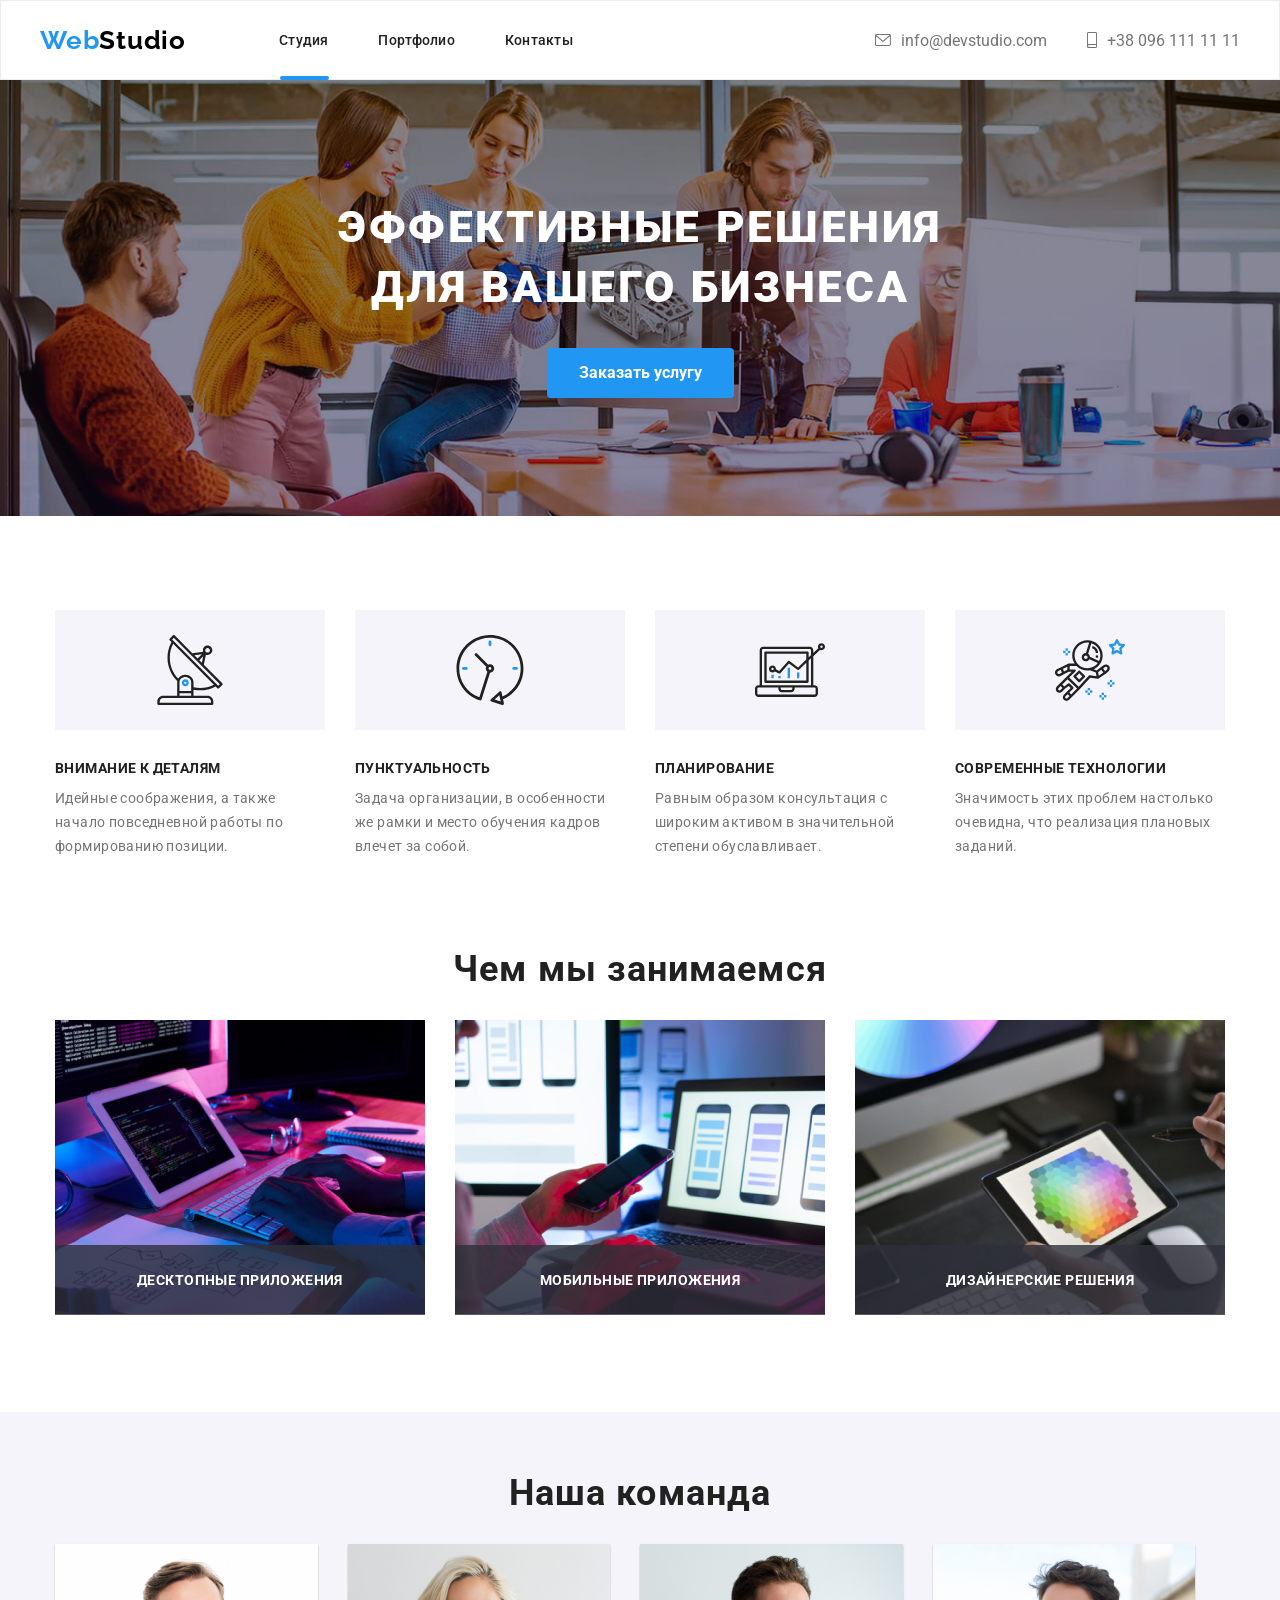
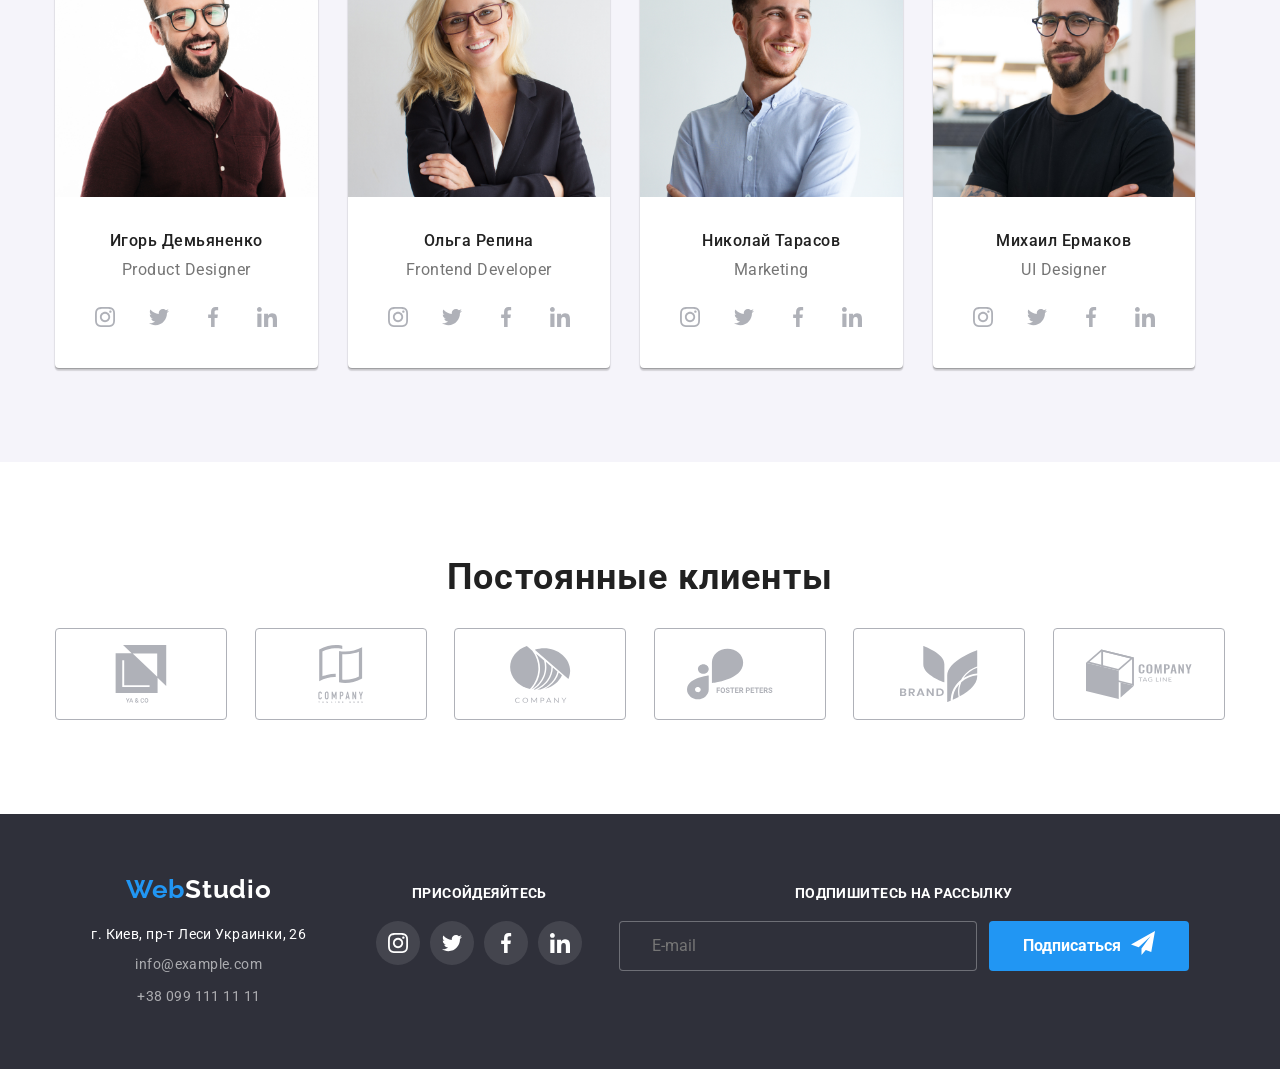
==== commit 6aa5a84f: "Update index.html" ====
--- a/index.html
+++ b/index.html
@@ -139,7 +139,7 @@
             </button>
     <div class="mobile-nav is-hidden">
      
-                <div class="container">
+                <div class="menu-burger-white">
         <button type="button" class="button-close-menu"><svg class="close-button__menu">
                 <use href="./images/icons-list/sprite.svg.svg#icon-close_24px"></use>
             </svg>
@@ -178,9 +178,7 @@
                 <li class="mobile-media__item">
                     <a href="" class="mobile-media__link link">Facebook</a>
                 </li>
-                <li class="mobile-media__item">
-                    <a href="" class="mobile-media__link link">LinkedIn</a>
-                </li>
+
             </ul>
 
 
--- a/css/main.min.css
+++ b/css/main.min.css
@@ -1,3 +1,3 @@
 /*! modern-normalize v1.1.0 | MIT License | https://github.com/sindresorhus/modern-normalize */ul,ol{list-style:none;margin:0;padding:0}*{margin:0;padding:0}a{text-decoration:none;color:inherit;display:inline-block}*,::before,::after{box-sizing:border-box}html{-moz-tab-size:4;tab-size:4}html{line-height:1.15;-webkit-text-size-adjust:100%}body{margin:0}body{font-family:system-ui,-apple-system,"Segoe UI",Roboto,Helvetica,Arial,sans-serif,"Apple Color Emoji","Segoe UI Emoji"}hr{height:0;color:inherit}abbr[title]{text-decoration:underline dotted}b,strong{font-weight:bolder}code,kbd,samp,pre{font-family:ui-monospace, SFMono-Regular, Consolas, "Liberation Mono", Menlo,- monospace;font-size:1em}small{font-size:80%}sub,sup{font-size:75%;line-height:0;position:relative;vertical-align:baseline}sub{bottom:-0.25em}sup{top:-0.5em}table{text-indent:0;border-color:inherit}button,input,optgroup,select,textarea{font-family:inherit;font-size:100%;line-height:1.15;margin:0}button,select{text-transform:none}button,[type="button"],[type="reset"],[type="submit"]{-webkit-appearance:button}::-moz-focus-inner{border-style:none;padding:0}:-moz-focusring{outline:1px dotted ButtonText}:-moz-ui-invalid{box-shadow:none}legend{padding:0}progress{vertical-align:baseline}::-webkit-inner-spin-button,::-webkit-outer-spin-button{height:auto}[type="search"]{-webkit-appearance:textfield;outline-offset:-2px}::-webkit-search-decoration{-webkit-appearance:none}::-webkit-file-upload-button{-webkit-appearance:button;font:inherit}summary{display:list-item}.container{margin-left:auto;margin-right:auto;padding-left:15px;padding-right:15px;width:100%;position:relative}@media screen and (min-width: 480px){.container{max-width:480px}}@media screen and (min-width: 768px){.container{max-width:768px}}@media screen and (min-width: 1200px){.container{max-width:1200px}}body{font-family:"Roboto", sans-serif;background-color:#fff;color:#212121}.block-tittle{font-weight:bold;font-size:36px;line-height:1.167;text-align:center;letter-spacing:0.03em}.card__container:hover .card__background,.card__container:focus .card__background{transition:250ms cubic-bezier(0.4, 0, 0.2, 1);transform:translateY(0);opacity:1;overflow:auto}.card__container{position:relative;height:404px}.card__background{position:absolute;top:0;left:0;width:100%;height:294px;transform:translateY(60%);background:rgba(33,150,243,0.9);border:Solid rgba(33,150,243,0.9);opacity:0}.card__text-background{font-family:Roboto;font-size:18px;line-height:1.556px;line-height:133%;vertical-align:Top;letter-spacing:3%;color:#fff;padding:64px 23px}.card.container{padding-bottom:94px}.card__portfolio li:hover{box-shadow:1px 4px 6px 1px rgba(0,0,0,0.16),0px 4px 4px rgba(0,0,0,0.06),0px 1px 1px rgba(0,0,0,0.06);transition:250ms cubic-bezier(0.4, 0, 0.2, 1)}.card__portfolio{justify-content:space-between}@media screen and (min-width: 768px){.card__portfolio{display:flex;flex-wrap:wrap}}.card__portfolio li{width:100%;margin-bottom:30px}@media screen and (min-width: 1199px){.card__portfolio li{flex-basis:calc((100% - 60px) / 2)}}@media screen and (min-width: 1200px){.card__portfolio li{flex-basis:calc((100% - 90px) / 3)}}.card__portfolio li{display:flex;flex-wrap:wrap;justify-content:space-between}.card__pro-tittle{font-size:18px;line-height:2;letter-spacing:0.06em;margin-bottom:4px}.card__pro-text{font-weight:400;font-size:16px;line-height:1.875;letter-spacing:0.03em;color:#757575}.card__text{z-index:4}.card__portfolio .card__text{padding:20px 24px}.nav__portfolio::after{content:"";height:4px;background-color:#2196f3;align-self:flex-end;border-radius:2px;z-index:2;position:absolute;top:43px;width:76px}.nav__logo-header{color:#000}.navigation__logo{font-family:Raleway;color:#2196f3;font-weight:bold;font-size:26px;line-height:1.192;letter-spacing:0.03em}.footer__logo-footer{color:#fff}.footer__logo{font-family:Raleway;color:#2196f3;font-weight:bold;font-size:26px;line-height:1.192;letter-spacing:0.03em;padding-bottom:20px}.footer__logo-footer{color:#fff}.nav__site .nav__link{display:flex;flex-direction:column;align-items:flex-end}.nav__studio::after{content:"";height:4px;background-color:#2196f3;align-self:flex-end;border-radius:2px;z-index:2;position:absolute;top:44px;width:49px}.menu-burger{display:flex;justify-content:space-between;align-self:center;align-items:baseline}.nav__tell-tell,.nav__mail-mail{display:flex;flex-direction:row-reverse;justify-content:flex-end}.nav__list-tell{align-items:baseline;justify-content:start;color:#757575}.nav__contact-nav .nav__list-tell:hover,.nav__contact-nav .nav__link:hover{stroke:#2196f3;color:#2196f3;fill:#2196f3;transition:250ms cubic-bezier(0.4, 0, 0.2, 1)}@media screen and (min-width: 320px){.navigation .logo-mobile{padding-top:15px}}@media screen and (min-width: 768px){.navigation .logo-mobile{padding-top:0px}}.navigation .mobile-nav{display:flex;align-items:baseline;flex-direction:column;justify-content:space-between;height:100%;padding-top:48px;padding-bottom:48px}@media screen and (min-width: 320px){.navigation .mobile-nav{display:flex}}@media screen and (min-width: 768px){.navigation .mobile-nav{display:flex}}@media screen and (min-width: 1200px){.navigation .mobile-nav{display:flex}}.navigation .container{align-items:baseline;height:100%}@media screen and (min-width: 480px){.navigation .container{display:block}}@media screen and (min-width: 768px){.navigation .container{align-items:center;padding-left:0px;padding-right:0px;display:flex}}@media screen and (min-width: 1200px){.navigation .container{padding-left:0px;padding-right:0px}}@media screen and (max-width: 767px){.navigation .headder-tablet{display:none}}.navigation .nav{display:flex;width:100%}@media screen and (min-width: 320px){.navigation .nav{display:none}}@media screen and (min-width: 768px){.navigation .nav{display:flex;justify-content:space-around}}@media screen and (min-width: 1200px){.navigation .nav{display:flex;justify-content:space-between}}.navigation{background-color:#fff;border:1px solid #ececec;display:flex;justify-content:space-between;align-items:baseline;height:60px}@media screen and (min-width: 768px){.navigation{height:80px}}@media screen and (min-width: 1200px){.headder-tablet{position:relative;display:flex}}@media screen and (min-width: 768px){.headder-tablet{position:relative;display:flex}}.nav__site{display:flex;position:relative;display:flex;width:294px;justify-content:space-between;margin-left:93px;position:relative}@media screen and (min-width: 768px){.nav__site{margin-left:0px}}@media screen and (min-width: 1200px){.nav__site{margin-left:93px}}.nav__contact-nav{display:flex;height:16px}@media screen and (min-width: 768px){.nav__contact-nav{flex-direction:column;justify-content:center;align-content:flex-start}}@media screen and (min-width: 1200px){.nav__contact-nav{flex-direction:row}}.nav__contact-nav>li:not(:last-child){margin-bottom:10px}@media screen and (min-width: 1200px){.nav__contact-nav li:not(:first-child){margin-left:20px}}.logo-header{color:#000}.logo{font-family:Raleway;color:#2196f3;font-weight:bold;font-size:26px;line-height:1.192;letter-spacing:0.03em;padding:24px 0px 25px}.nav__list .nav__link:hover,.nav__list .nav__link:focus,.nav__list .nav__link:active{color:#2196f3;transition:250ms cubic-bezier(0.4, 0, 0.2, 1)}.nav .nav__portfolio:visited,.nav .nav__studio:visited{color:#2196f3;transition:250ms cubic-bezier(0.4, 0, 0.2, 1)}.nav__contact-nav .link:hover,.nav__contact-nav .link:focus{color:#2196f3;fill:#2196f3;transition:250ms cubic-bezier(0.4, 0, 0.2, 1)}.nav__contact-nav a{color:#757575;transition:250ms cubic-bezier(0.4, 0, 0.2, 1)}.navigation .nav__list{font-weight:500;font-size:14px;line-height:1.143;letter-spacing:0.02em}.button__menu{width:40px;height:40px;background-color:rgba(255,255,255,0);border:0px}@media screen and (min-width: 768px){.button__menu{display:none}}.button__menu:focus,.button__menu:hover{color:#2196f3}.button-close-menu{width:40px;height:40px;background-color:rgba(255,255,255,0);border:0px;position:absolute;right:0;top:18.75px}.button-close-menu:focus,.button-close-menu:hover{color:#2196f3}.mobile-nav{position:absolute;background-color:#fff;top:0;left:0;width:100vw;height:100vh;z-index:5;position:absolute;position:fixed}.mobile-menu__link{font-size:40px;line-height:1.175;text-align:center;vertical-align:top;letter-spacing:0.02em;text-decoration:none}.mobile-menu__link:hover,.mobile-menu__link:focus{color:#2196f3}.mobile-contacts__link{font-size:24px;line-height:1.166;text-align:left;vertical-align:top;letter-spacing:0.02em;text-decoration:none;margin-top:34px;color:#757575}.mobile-contacts li:not(:first-child){margin-bottom:64px}.mobile-contacts__link:hover,.mobile-contacts__link:focus{color:#2196f3}.tell-contacts__link{font-size:34px;line-height:1.176;text-align:Left;vertical-align:Top;letter-spacing:0.02em;color:#2196f3}.mobile-media__link{font-size:18px;line-height:1.222;text-align:left;vertical-align:Top;letter-spacing:0.02em;color:#2196f3}.mobile-media{display:flex}.mobile-menu__item{margin-bottom:36px}.mobile-media li:not(:last-child){padding-right:10px;border-right:1px solid rgba(33,33,33,0.2);height:22px;margin-left:10px}.mobile-media li:not(:first-child){margin-left:10px}.mobile-nav .is-hidden{opacity:0;pointer-events:none}.hero__button-color{font-family:"Roboto", sans-serif;background-color:#2196f3;color:#fff;font-size:16px;line-height:1.875;font-weight:700;border:0;border-radius:4px;padding:10px 32px;cursor:pointer;display:flex;justify-content:center;margin:auto}.button-row__pro{font-family:"Roboto", sans-serif;background-color:#f5f4fa;font-weight:500;font-size:16px;line-height:1.625;text-align:center;letter-spacing:0.03em;border-radius:4px;padding:6px 22px;border:0}.button-row__pro:hover,.button-row__pro:focus{background-color:#2196f3;color:#fff;box-shadow:0px 3px 1px rgba(0,0,0,0.1),0px 1px 2px rgba(0,0,0,0.08),0px 2px 2px rgba(0,0,0,0.12);transition:250ms cubic-bezier(0.4, 0, 0.2, 1)}.button-row .container{padding:94px 0px 34px}.button-row__list{display:flex;flex-wrap:wrap;padding-bottom:16px;padding-left:15px}@media screen and (min-width: 768px){.button-row__list{justify-content:center}}.button-row__list li:not(:last-child){margin-bottom:15px;margin-right:9px}.sub__button-footer{display:block;width:200px;height:50px;font-family:"Roboto", sans-serif;background-color:#2196f3;color:#fff;font-size:16px;line-height:1.875;font-weight:700;text-align:center;border:0;border-radius:4px;cursor:pointer;padding:10px 32px;margin:0 auto}@media screen and (min-width: 1200px){.sub__button-footer{display:flex;margin-left:12px;justify-content:center}}.nav__icons-contact-tell{width:10px;height:16px;margin-right:10px;fill:currentColor}.nav__icons-contact-mail{width:16px;height:12px;margin-right:10px;fill:currentColor}.icons-menu{width:24px;height:16px;fill:currentColor}.close-button__menu{width:18.67px;height:18.33px;fill:currentColor;position:absolute;top:0px;left:0px}.social__icons-footer{width:20px;height:20px;fill:currentColor}.sub__telega-svg{width:24px;height:24px;fill:#fff;margin-left:10px}.social__media .container{display:flex}.social__media a{width:44px;height:44px;border-radius:50%;padding:12px;background-color:rgba(255,255,255,0.1);color:#fff;flex-direction:row;fill:currentColor}.social__media li:not(:last-child){margin-right:10px}.social__media a:hover,.social__media a :focus{fill:#fff;background-color:#2196f3;transition:250ms cubic-bezier(0.4, 0, 0.2, 1)}.social__media :hover,.social__media :focus{fill:var(--white-color);transition:var(--animation-hover)}.block-tittle{font-weight:bold;font-size:36px;line-height:1.167;text-align:center;letter-spacing:0.03em;margin-bottom:30px}.icons-button{width:11px;height:11px;fill:#000000;stroke:#000000;stroke-width:3px}.advantage__icons{width:70px;height:70px}.team__icons-social{display:flex;width:20px;height:20px;color:#afb1b8}.modal-svg{display:flex;justify-content:left;align-items:center;position:absolute;transform:translateY(-50%);top:50%;left:3%;fill:inherit}.modal-name{width:12px;height:12px}.modal-tel{width:13px;height:13px}.modal-email{width:15px;height:12px}@keyframes button-hero{0%{transition:none}100%{transition:background-color 500ms linear, transform 500ms ease-in-out}}.backdrop{position:fixed;transition:background-color 500ms linear, transform 500ms ease-in-out;top:0;left:0;transform:translate(0);width:100vw;height:100vh;background-color:rgba(0,0,0,0.2);z-index:4}.modal-content{position:absolute;top:50%;left:50%;transform:translate(-50%, -50%);max-width:528px;width:95%;padding:40px;background-color:#fff;border-radius:3px;box-shadow:0px 4px 4px 0px rgba(0,0,0,0.2);animation-name:button-hero}[data-modal-close]{position:absolute;width:30px;height:30px;top:8px;right:5px;border-radius:20px;background-color:transparent;border:1px solid rgba(0,0,0,0.2);font-weight:bold;cursor:pointer;color:#212121}.is-hidden{transform:translate(-100%, -100%)}.close-but{padding:3px 3px 4px 4px}.modal-form-title{text-align:center;font-weight:700;font-size:20px;line-height:1.15;letter-spacing:3%;margin-bottom:10px}.modal-form{display:flex;flex-direction:column}.modal-form-input{width:100%;border-radius:4px;height:40px;border:1px solid rgba(33,33,33,0.2);padding-left:42px;outline:none}.modal-form-input:focus{border-color:#2196f3}.modal-form-input:focus+.modal-form-icon{background-color:#2f303a;fill:#2196f3;stroke:#2196f3}.form-field{font-size:12px;line-height:1.167;text-align:left;letter-spacing:0.01em;color:#757575;margin-bottom:10px}.icon-position{position:relative;display:block;margin-top:4px}.modal-form-icon{fill:#212121}.modal-form-input::placeholder{color:rgba(117,117,117,0.5)}.modal-form-text{width:100%;height:120px;resize:none;padding:12px 16px;margin-top:4px;margin-bottom:20px;border-radius:4px;border:1px solid rgba(33,33,33,0.2);font-size:14px;line-height:1.142;outline:none}.modal-form-text:focus{border-color:#2196f3}.modal-form-text::placeholder{color:rgba(117,117,117,0.5)}.form-field-txt{font-size:12px;line-height:1.167;text-align:left;letter-spacing:0.01em;color:#757575}.modal-form-check{border-color:#212121}.modal-form-check::before{content:"";width:16px;height:15px;border:2px solid #212121;display:inline-block;border-radius:3px;margin-right:9px;vertical-align:middle;align-items:baseline}.form-check:checked+.modal-form-check::before{content:url("../images/vector-galka.png");flex-direction:row;align-items:center;justify-content:center;align-self:center;border-color:#2196f3;background-color:#2196f3}.visually-hidden{position:absolute !important;width:1px !important;height:1px !important;margin:-1px !important;padding:0 !important;overflow:hidden;border:0 !important;clip:rect(0 0 0 0)}.modal-form-check{align-items:center;align-self:auto;font-size:12px;line-height:1.166;justify-content:center;margin-bottom:30px}@media screen and (min-width: 1200px){.modal-form-check{font-size:14px;line-height:1.714}}.form-link{color:#2196f3;text-decoration:underline}.button-color-form{display:flex;align-self:center;justify-content:center;width:200px;height:50px;font-family:"Roboto", sans-serif;background-color:#2196f3;color:#fff;font-size:16px;line-height:1.875;font-weight:700;text-align:center;border:0;border-radius:4px;padding:10px 32px;cursor:pointer;margin-top:31px}.advantage__tittle{font-size:14px;line-height:1.142;letter-spacing:0.03em;text-transform:uppercase;text-align:center;margin-bottom:10px}@media screen and (min-width: 768px){.advantage__tittle{text-align:left}}.advantage__list .advantage__text{color:#757575;font-size:14px;line-height:1.715;letter-spacing:0.03em;font-weight:400}.hero{padding-top:118px;padding-bottom:118px;background-image:linear-gradient(to top, rgba(130,67,247,0.068), rgba(138,125,4,0.068)),url(../images/mobile/mobile-back1.jpg);background-position:center;background-size:cover;margin:0 auto}@media screen and (min-width: 1200px){.hero{max-width:1600px;background-size:cover;background-repeat:no-repeat;margin:0 auto}}@media (min-device-pixel-ratio: 2) and (min-width: 480px), (-webkit-min-device-pixel-ratio: 2) and (min-width: 480px), (min-resolution: 192dpi) and (min-width: 480px), (min-resolution: 2dppx){.hero .hero{background-image:linear-gradient(to top, rgba(130,67,247,0.068), rgba(138,125,4,0.068)),url(../images/mobile/mobileback2x.jpg)}}.hero__title{font-weight:900;font-size:26px;line-height:42px;line-height:1.615;text-align:center;margin:0 auto;letter-spacing:0.06em;padding:118px auto;color:#fff;text-transform:uppercase;margin-bottom:30px}@media screen and (min-width: 1200px){.hero__title{font-size:44px;line-height:1.363;letter-spacing:0.06em;text-transform:uppercase;width:696px}}.disp-none{display:none}@media screen and (min-width: 768px){.container .advantage__list{display:flex;flex-wrap:wrap;margin-left:-30px;margin-bottom:60px}}@media screen and (min-width: 1200px){.container .advantage__list{display:flex}}.advantage__list{margin-top:60px}@media screen and (min-width: 1200px){.advantage__list{margin-top:94px;margin-bottom:94px}}.advantage__list>li{width:100%;flex-direction:column;margin-bottom:30px}@media screen and (min-width: 768px){.advantage__list>li{flex-basis:calc((100% - 60px) / 2);margin-left:30px}}@media screen and (min-width: 1200px){.advantage__list>li{flex-basis:calc((100% - 120px) / 4)}}.advantage__list.container{display:flex;padding:94px 0px;justify-content:space-between;margin-bottom:-30px}.advantage__list li:last-child{margin-bottom:0px}.advantage__content{height:120px;width:100%;background-color:#f5f4fa;display:flex;justify-content:center;align-items:center;margin-bottom:30px}.work__list .work__text{display:flex;align-items:center;justify-content:center;color:#fff;background-color:rgba(47,48,58,0.8);position:absolute;height:70px;width:370px;bottom:2px;left:0;top:225px;z-index:3;font-weight:bold;font-size:14px;line-height:1.142;text-align:center;letter-spacing:0.03em}.work__list{justify-content:space-between}.work{margin-bottom:94px;display:none}@media screen and (min-width: 1200px){.work{display:flex}}.work__background-img{position:relative;z-index:1}.work__list li:not(:first-child){margin-left:30px}.container .work__list{display:flex}.team__icons-social{width:20px;height:20px;color:#afb1b8}.team__list-people a{width:44px;height:44px;border-radius:50%;padding:12px;flex-direction:row;color:#afb1b8}.team__list-people{display:flex;justify-content:center;flex-direction:row;padding-bottom:24px}.team__list-people li:not(:last-child){margin-right:10px}.team__list-people a:hover,.team__list-people a:focus{fill:#fff;background-color:#2196f3;transition:250ms cubic-bezier(0.4, 0, 0.2, 1)}.team__social-link{fill:currentColor}.team .container{padding-bottom:60px}@media screen and (min-width: 1200px){.team .container{padding-bottom:94px}}.team__list{width:100%;margin-bottom:-30px}@media screen and (min-width: 768px){.team__list{display:flex;flex-wrap:wrap;margin-left:-30px}}.team__list>li{width:100%;background-color:#fff;border-bottom-right-radius:4px;border-bottom-left-radius:4px;box-shadow:0px 1px 1px rgba(0,0,0,0.14),0px 1px 2px rgba(0,0,0,0.2),0px 3px 1px rgba(0,0,0,0.12);text-align:center;align-items:center;transition:250ms cubic-bezier(0.4, 0, 0.2, 1);margin-bottom:30px}@media screen and (min-width: 768px){.team__list>li{flex-basis:calc((100% - 60px) / 2);margin-left:30px}}@media screen and (min-width: 1200px){.team__list>li{flex-basis:calc((100% - 120px) / 4);margin-left:30px}}.team{background-color:#f5f4fa;transition:250ms cubic-bezier(0.4, 0, 0.2, 1);width:100%;padding-top:60px}.team__worker{font-weight:500;font-size:16px;line-height:1.188;margin:30px 0px 10px;letter-spacing:0.03em}.team__profession{font-size:16px;line-height:1.188;letter-spacing:0.03em;color:#757575;margin-bottom:16px;font-weight:normal}.client{padding-top:60px}@media screen and (min-width: 1200px){.client{padding-top:94px}}.client__icons{width:106px;display:flex}.client__list{padding-bottom:60px}@media screen and (min-width: 1200px){.client__list{padding-bottom:94px}}.client__list .client{height:92px;width:100%;border:solid 1px;border-radius:4px;padding:16px 32px;color:#afb1b8;box-sizing:border-box;display:flex;justify-content:space-around}@media screen and (min-width: 480px){.client__list .client{flex-basis:calc((100% - 60px) / 2)}}@media screen and (min-width: 768px){.client__list .client{flex-basis:calc((100% - 90px) / 3);display:flex}}@media screen and (min-width: 1200px){.client__list .client{flex-basis:calc((100% - 180px) / 6);display:flex;margin-bottom:0px}}.client__list{fill:currentColor;display:flex;flex-wrap:wrap;justify-content:space-between}@media screen and (max-width: 480px){.client__list .client:nth-child(-n+5){margin-bottom:30px}}@media screen and (max-width: 1199px){.client__list .client:nth-child(-n+3){margin-bottom:30px}}@media screen and (max-width: 767px){.client__list .client:nth-child(-n+4){margin-bottom:30px;max-width:767px}}.client__list li:focus,.client__list li:hover{fill:#2196f3;border:solid 1px #2196f3;transition:250ms cubic-bezier(0.4, 0, 0.2, 1)}.card__container:hover .card__background,.card__container:focus .card__background{transition:250ms cubic-bezier(0.4, 0, 0.2, 1);transform:translateY(0);opacity:1;overflow:auto}.card__container{position:relative;height:404px}.card__background{position:absolute;top:0;left:0;width:100%;height:294px;transform:translateY(60%);background:rgba(33,150,243,0.9);border:Solid rgba(33,150,243,0.9);opacity:0}.card__text-background{font-family:Roboto;font-size:18px;line-height:1.556px;line-height:133%;vertical-align:Top;letter-spacing:3%;color:#fff;padding:64px 23px}.card.container{padding-bottom:94px}.card__portfolio li:hover{box-shadow:1px 4px 6px 1px rgba(0,0,0,0.16),0px 4px 4px rgba(0,0,0,0.06),0px 1px 1px rgba(0,0,0,0.06);transition:250ms cubic-bezier(0.4, 0, 0.2, 1)}.card__portfolio{justify-content:space-between}@media screen and (min-width: 768px){.card__portfolio{display:flex;flex-wrap:wrap}}.card__portfolio li{width:100%;margin-bottom:30px}@media screen and (min-width: 1199px){.card__portfolio li{flex-basis:calc((100% - 60px) / 2)}}@media screen and (min-width: 1200px){.card__portfolio li{flex-basis:calc((100% - 90px) / 3)}}.card__portfolio li{display:flex;flex-wrap:wrap;justify-content:space-between}.card__pro-tittle{font-size:18px;line-height:2;letter-spacing:0.06em;margin-bottom:4px}.card__pro-text{font-weight:400;font-size:16px;line-height:1.875;letter-spacing:0.03em;color:#757575}.card__text{z-index:4}.card__portfolio .card__text{padding:20px 24px}.nav__portfolio::after{content:"";height:4px;background-color:#2196f3;align-self:flex-end;border-radius:2px;z-index:2;position:absolute;top:43px;width:76px}@media screen and (min-width: 1200px){.sub__form{display:flex;flex-direction:row}}.sub__text{padding-top:60px;color:#fff;font-weight:700;font-size:14px;line-height:1.143;vertical-align:Top;letter-spacing:0.03em;margin-bottom:20px}@media screen and (min-width: 1200px){.sub__text{padding-top:0px}}.sub__telega-pole::placeholder{padding-left:16px}.sub__telega-pole{margin-bottom:20px;width:358px;height:50px;border:1px solid rgba(255,255,255,0.3);background:#2f303a;border-radius:4px;padding-left:16px;color:#fff}@media screen and (max-width: 767px){.sub__telega-pole{width:100%}}.sub__telega-pole:focus{outline:none;border-color:#2196f3}.contact-list li:not(:last-child){padding-bottom:8px}.address{padding-bottom:8px}.footer__address:not(:last-child){margin-bottom:8px}.footer__address{color:#fff;font-size:14px;line-height:1.411;letter-spacing:0.03em;font-style:normal}footer{background-color:#2f303a}.footer .container{text-align:center;padding:60px 15px;align-items:baseline;background-color:#2f303a}@media screen and (min-width: 1200px){.footer .container{display:flex;justify-content:space-evenly}}@media screen and (min-width: 768px){.tablet{max-width:1199px;display:flex;align-items:baseline;justify-content:space-around}}@media screen and (min-width: 768px) and (min-width: 1200px){.tablet{display:flex;align-items:baseline;justify-content:space-between}}.footer__contacts{color:rgba(255,255,255,0.6);font-weight:400;font-size:14px;line-height:1.714;letter-spacing:0.03em;text-decoration:none;font-style:normal}.footer__contacts:focus,.footer__contacts:hover{color:#2196f3;transition:250ms cubic-bezier(0.4, 0, 0.2, 1)}@media screen and (min-width: 1200px){.social{padding-left:70px}}.social__text{color:#fff;font-weight:700;font-size:14px;line-height:1.143;vertical-align:Top;letter-spacing:0.03em;margin-bottom:20px;padding-top:60px}@media screen and (min-width: 768px){.social__text{padding-top:0px}}.social__cont{margin-left:70px;align-items:baseline}.social__media{display:flex;justify-content:center}.social__text{color:#fff;font-weight:700;font-size:14px;line-height:1.143;vertical-align:Top;letter-spacing:0.03em;margin-bottom:20px}
+ monospace;font-size:1em}small{font-size:80%}sub,sup{font-size:75%;line-height:0;position:relative;vertical-align:baseline}sub{bottom:-0.25em}sup{top:-0.5em}table{text-indent:0;border-color:inherit}button,input,optgroup,select,textarea{font-family:inherit;font-size:100%;line-height:1.15;margin:0}button,select{text-transform:none}button,[type="button"],[type="reset"],[type="submit"]{-webkit-appearance:button}::-moz-focus-inner{border-style:none;padding:0}:-moz-focusring{outline:1px dotted ButtonText}:-moz-ui-invalid{box-shadow:none}legend{padding:0}progress{vertical-align:baseline}::-webkit-inner-spin-button,::-webkit-outer-spin-button{height:auto}[type="search"]{-webkit-appearance:textfield;outline-offset:-2px}::-webkit-search-decoration{-webkit-appearance:none}::-webkit-file-upload-button{-webkit-appearance:button;font:inherit}summary{display:list-item}.container{margin-left:auto;margin-right:auto;padding-left:15px;padding-right:15px;width:100%;position:relative}@media screen and (min-width: 480px){.container{max-width:480px}}@media screen and (min-width: 768px){.container{max-width:768px}}@media screen and (min-width: 1200px){.container{max-width:1200px}}body{font-family:"Roboto", sans-serif;background-color:#fff;color:#212121}.block-tittle{font-weight:bold;font-size:36px;line-height:1.167;text-align:center;letter-spacing:0.03em}.card__container:hover .card__background,.card__container:focus .card__background{transition:250ms cubic-bezier(0.4, 0, 0.2, 1);transform:translateY(0);opacity:1;overflow:auto;width:100%}.card__container{border:1px solid #eeeeee;position:relative;width:100%;height:100%}.card__background{position:absolute;top:0;left:0;width:100%;height:294px;transform:translateY(50%);background:rgba(33,150,243,0.9);border:Solid rgba(33,150,243,0.9);opacity:0}.card__text-background{font-family:Roboto;font-size:18px;line-height:1.556;vertical-align:Top;letter-spacing:0.03em;color:#fff;padding:64px 23px}.card.container{padding-bottom:94px}.card__portfolio li:hover{box-shadow:1px 4px 6px 1px rgba(0,0,0,0.16),0px 4px 4px rgba(0,0,0,0.06),0px 1px 1px rgba(0,0,0,0.06);transition:250ms cubic-bezier(0.4, 0, 0.2, 1)}.card__portfolio{justify-content:space-between}@media screen and (min-width: 768px){.card__portfolio{display:flex;flex-wrap:wrap}}.card__portfolio li{width:100%;margin-bottom:30px}@media screen and (min-width: 768px){.card__portfolio li{flex-basis:calc((100% - 60px) / 2)}}@media screen and (min-width: 1200px){.card__portfolio li{flex-basis:calc((100% - 90px) / 3)}}.card__portfolio li{display:flex;flex-wrap:wrap;justify-content:space-between}.card__pro-tittle{font-size:18px;line-height:2;letter-spacing:0.06em;margin-bottom:4px;margin-top:20px;margin-left:24px;margin-right:24px}.card__pro-text{font-weight:400;font-size:16px;line-height:1.875;letter-spacing:0.03em;color:#757575;margin-bottom:20px;margin-left:24px;margin-right:24px}.card__text{z-index:4}.nav__portfolio::after{content:"";height:4px;background-color:#2196f3;align-self:flex-end;border-radius:2px;z-index:2;position:absolute;top:43px;width:76px}.nav__logo-header{color:#000}.navigation__logo{font-family:Raleway;color:#2196f3;font-weight:bold;font-size:26px;line-height:1.192;letter-spacing:0.03em}.footer__logo-footer{color:#fff}.footer__logo{font-family:Raleway;color:#2196f3;font-weight:bold;font-size:26px;line-height:1.192;letter-spacing:0.03em;padding-bottom:20px}.footer__logo-footer{color:#fff}.nav__site .nav__link{display:flex;flex-direction:column;align-items:flex-end}.nav__studio::after{content:"";height:4px;background-color:#2196f3;align-self:flex-end;border-radius:2px;z-index:2;position:absolute;top:44px;width:49px}.menu-burger{display:flex;justify-content:space-between;align-self:center;align-items:baseline}.nav__tell-tell,.nav__mail-mail{display:flex;flex-direction:row-reverse;justify-content:flex-end}.nav__list-tell{align-items:baseline;justify-content:start;color:#757575}.nav__contact-nav .nav__list-tell:hover,.nav__contact-nav .nav__link:hover{stroke:#2196f3;color:#2196f3;fill:#2196f3;transition:250ms cubic-bezier(0.4, 0, 0.2, 1)}@media screen and (min-width: 320px){.navigation .logo-mobile{padding-top:15px}}@media screen and (min-width: 768px){.navigation .logo-mobile{padding-top:0px}}.navigation .mobile-nav{display:flex;align-items:baseline;flex-direction:column;justify-content:space-between;height:100%;padding-top:48px;padding-bottom:48px}@media screen and (min-width: 320px){.navigation .mobile-nav{display:flex}}@media screen and (min-width: 768px){.navigation .mobile-nav{display:flex}}@media screen and (min-width: 1200px){.navigation .mobile-nav{display:flex}}.navigation .container{align-items:baseline;height:100%}@media screen and (min-width: 320px){.navigation .container{display:flex;align-items:flex-end;justify-content:flex-end;flex-direction:row}}@media screen and (min-width: 768px){.navigation .container{align-items:center;padding-left:0px;padding-right:0px;display:flex}}@media screen and (min-width: 1200px){.navigation .container{padding-left:0px;padding-right:0px}}.navigation .nav{display:flex;width:100%}@media screen and (min-width: 320px){.navigation .nav{display:none}}@media screen and (min-width: 768px){.navigation .nav{display:flex;justify-content:space-around}}@media screen and (min-width: 1200px){.navigation .nav{display:flex;justify-content:space-between}}.navigation{background-color:#fff;border:1px solid #ececec;display:flex;justify-content:space-between;align-items:baseline;height:60px}@media screen and (min-width: 768px){.navigation{height:80px}}@media screen and (min-width: 1200px){.headder-tablet{position:relative;display:flex}}@media screen and (min-width: 768px){.headder-tablet{position:relative;display:flex}}.nav__site{display:flex;position:relative;display:flex;width:294px;justify-content:space-between;margin-left:93px;position:relative}@media screen and (min-width: 768px){.nav__site{margin-left:0px}}@media screen and (min-width: 1200px){.nav__site{margin-left:93px}}.nav__contact-nav{display:flex;height:16px}@media screen and (min-width: 768px){.nav__contact-nav{flex-direction:column;justify-content:center;align-content:flex-start}}@media screen and (min-width: 1200px){.nav__contact-nav{flex-direction:row}}.nav__contact-nav>li:not(:last-child){margin-bottom:10px}@media screen and (min-width: 1200px){.nav__contact-nav li:not(:first-child){margin-left:20px}}.menu-burger-white{display:block;justify-content:flex-end;flex-direction:row;padding:48px 40px}.logo-header{color:#000}.logo{font-family:Raleway;color:#2196f3;font-weight:bold;font-size:26px;line-height:1.192;letter-spacing:0.03em;padding:24px 0px 25px}.nav__list .nav__link:hover,.nav__list .nav__link:focus,.nav__list .nav__link:active{color:#2196f3;transition:250ms cubic-bezier(0.4, 0, 0.2, 1)}.nav .nav__portfolio:visited,.nav .nav__studio:visited{color:#2196f3;transition:250ms cubic-bezier(0.4, 0, 0.2, 1)}.nav__contact-nav .link:hover,.nav__contact-nav .link:focus{color:#2196f3;fill:#2196f3;transition:250ms cubic-bezier(0.4, 0, 0.2, 1)}.nav__contact-nav a{color:#757575;transition:250ms cubic-bezier(0.4, 0, 0.2, 1)}.navigation .nav__list{font-weight:500;font-size:14px;line-height:1.143;letter-spacing:0.02em}.button__menu{width:40px;height:40px;background-color:rgba(255,255,255,0);border:0px}@media screen and (min-width: 768px){.button__menu{display:none}}.button__menu:focus,.button__menu:hover{color:#2196f3}.button-close-menu{width:40px;height:40px;background-color:rgba(255,255,255,0);border:0px;position:absolute;right:0;top:18.75px}.button-close-menu:focus,.button-close-menu:hover{color:#2196f3}.mobile-nav{position:absolute;background-color:#fff;top:0;left:0;width:100vw;height:100vh;z-index:5;position:absolute;position:fixed}.mobile-menu__link{font-size:40px;line-height:1.175;text-align:center;vertical-align:top;letter-spacing:0.02em;text-decoration:none}.mobile-menu__link:hover,.mobile-menu__link:focus{color:#2196f3}.mobile-contacts__link{font-size:24px;line-height:1.166;text-align:left;vertical-align:top;letter-spacing:0.02em;text-decoration:none;margin-top:34px;color:#757575}.mobile-contacts li:not(:first-child){margin-bottom:64px}.mobile-contacts__link:hover,.mobile-contacts__link:focus{color:#2196f3}.tell-contacts__link{font-size:34px;line-height:1.176;text-align:Left;vertical-align:Top;letter-spacing:0.02em;color:#2196f3}.mobile-media__link{font-size:18px;line-height:1.222;text-align:left;vertical-align:Top;letter-spacing:0.02em;color:#2196f3}.mobile-media{display:flex}.mobile-menu__item{margin-bottom:36px}.mobile-media li:not(:last-child){padding-right:10px;border-right:1px solid rgba(33,33,33,0.2);height:22px;margin-left:10px}.mobile-media li:not(:first-child){margin-left:10px}.mobile-nav .is-hidden{opacity:0;pointer-events:none}.hero__button-color{font-family:"Roboto", sans-serif;background-color:#2196f3;color:#fff;font-size:16px;line-height:1.875;font-weight:700;border:0;border-radius:4px;padding:10px 32px;cursor:pointer;display:flex;justify-content:center;margin:auto}.button-row__pro{font-family:"Roboto", sans-serif;background-color:#f5f4fa;font-weight:500;font-size:16px;line-height:1.625;text-align:center;letter-spacing:0.03em;border-radius:4px;padding:6px 22px;border:0}.button-row__pro:hover,.button-row__pro:focus{background-color:#2196f3;color:#fff;box-shadow:0px 3px 1px rgba(0,0,0,0.1),0px 1px 2px rgba(0,0,0,0.08),0px 2px 2px rgba(0,0,0,0.12);transition:250ms cubic-bezier(0.4, 0, 0.2, 1)}.button-row .container{padding:94px 0px 34px}.button-row__list{display:flex;flex-wrap:wrap;padding-bottom:16px;padding-left:15px}@media screen and (min-width: 768px){.button-row__list{justify-content:center}}.button-row__list li:not(:last-child){margin-bottom:15px;margin-right:9px}.sub__button-footer{display:block;width:200px;height:50px;font-family:"Roboto", sans-serif;background-color:#2196f3;color:#fff;font-size:16px;line-height:1.875;font-weight:700;text-align:center;border:0;border-radius:4px;cursor:pointer;padding:10px 32px;margin:0 auto}@media screen and (min-width: 1200px){.sub__button-footer{display:flex;margin-left:12px;justify-content:center}}.nav__icons-contact-tell{width:10px;height:16px;margin-right:10px;fill:currentColor}.nav__icons-contact-mail{width:16px;height:12px;margin-right:10px;fill:currentColor}.icons-menu{width:24px;height:16px;fill:currentColor}.close-button__menu{width:18.67px;height:18.33px;fill:currentColor;position:absolute;top:0px;left:0px}.social__icons-footer{width:20px;height:20px;fill:currentColor}.sub__telega-svg{width:24px;height:24px;fill:#fff;margin-left:10px}.social__media .container{display:flex}.social__media a{width:44px;height:44px;border-radius:50%;padding:12px;background-color:rgba(255,255,255,0.1);color:#fff;flex-direction:row;fill:currentColor}.social__media li:not(:last-child){margin-right:10px}.social__media a:hover,.social__media a :focus{fill:#fff;background-color:#2196f3;transition:250ms cubic-bezier(0.4, 0, 0.2, 1)}.social__media :hover,.social__media :focus{fill:var(--white-color);transition:var(--animation-hover)}.block-tittle{font-weight:bold;font-size:36px;line-height:1.167;text-align:center;letter-spacing:0.03em;margin-bottom:30px}.icons-button{width:11px;height:11px;fill:#000000;stroke:#000000;stroke-width:3px}.advantage__icons{width:70px;height:70px}.team__icons-social{display:flex;width:20px;height:20px;color:#afb1b8}.modal-svg{display:flex;justify-content:left;align-items:center;position:absolute;transform:translateY(-50%);top:50%;left:3%;fill:inherit}.modal-name{width:12px;height:12px}.modal-tel{width:13px;height:13px}.modal-email{width:15px;height:12px}@keyframes button-hero{0%{transition:none}100%{transition:background-color 500ms linear, transform 500ms ease-in-out}}.backdrop{position:fixed;transition:background-color 500ms linear, transform 500ms ease-in-out;top:0;left:0;transform:translate(0);width:100vw;height:100vh;background-color:rgba(0,0,0,0.2);z-index:4}.modal-content{position:absolute;top:50%;left:50%;transform:translate(-50%, -50%);width:95%;padding:40px;background-color:#fff;border-radius:3px;box-shadow:0px 4px 4px 0px rgba(0,0,0,0.2);animation-name:button-hero}@media screen and (min-width: 320px){.modal-content{max-width:450px}}@media screen and (min-width: 1200px){.modal-content{max-width:528px}}[data-modal-close]{position:absolute;width:30px;height:30px;top:8px;right:5px;border-radius:20px;background-color:transparent;border:1px solid rgba(0,0,0,0.2);font-weight:bold;cursor:pointer;color:#212121}.is-hidden{transform:translate(-100%, -100%)}.close-but{padding:3px 3px 4px 4px}.modal-form-title{text-align:center;font-weight:700;font-size:20px;line-height:1.15;letter-spacing:3%;margin-bottom:10px}.modal-form{display:flex;flex-direction:column}.modal-form-input{width:100%;border-radius:4px;height:40px;border:1px solid rgba(33,33,33,0.2);padding-left:42px;outline:none}.modal-form-input:focus{border-color:#2196f3}.modal-form-input:focus+.modal-form-icon{background-color:#2f303a;fill:#2196f3;stroke:#2196f3}.form-field{font-size:12px;line-height:1.167;text-align:left;letter-spacing:0.01em;color:#757575;margin-bottom:10px}.icon-position{position:relative;display:block;margin-top:4px}.modal-form-icon{fill:#212121}.modal-form-input::placeholder{color:rgba(117,117,117,0.5)}.modal-form-text{width:100%;height:120px;resize:none;padding:12px 16px;margin-top:4px;margin-bottom:20px;border-radius:4px;border:1px solid rgba(33,33,33,0.2);font-size:14px;line-height:1.142;outline:none}.modal-form-text:focus{border-color:#2196f3}.modal-form-text::placeholder{color:rgba(117,117,117,0.5)}.form-field-txt{font-size:12px;line-height:1.167;text-align:left;letter-spacing:0.01em;color:#757575}.modal-form-check{border-color:#212121}.modal-form-check::before{content:"";width:16px;height:15px;border:2px solid #212121;display:inline-block;border-radius:3px;margin-right:9px;vertical-align:middle;align-items:baseline}.form-check:checked+.modal-form-check::before{content:url("../images/vector-galka.png");flex-direction:row;align-items:center;justify-content:center;align-self:center;border-color:#2196f3;background-color:#2196f3}.visually-hidden{position:absolute !important;width:1px !important;height:1px !important;margin:-1px !important;padding:0 !important;overflow:hidden;border:0 !important;clip:rect(0 0 0 0)}.modal-form-check{align-items:center;align-self:auto;font-size:12px;line-height:1.166;justify-content:center;margin-bottom:30px}@media screen and (min-width: 1200px){.modal-form-check{font-size:14px;line-height:1.714}}.form-link{color:#2196f3;text-decoration:underline}.button-color-form{display:flex;align-self:center;justify-content:center;width:200px;height:50px;font-family:"Roboto", sans-serif;background-color:#2196f3;color:#fff;font-size:16px;line-height:1.875;font-weight:700;text-align:center;border:0;border-radius:4px;padding:10px 32px;cursor:pointer;margin-top:31px}.advantage__tittle{font-size:14px;line-height:1.142;letter-spacing:0.03em;text-transform:uppercase;text-align:center;margin-bottom:10px}@media screen and (min-width: 768px){.advantage__tittle{text-align:left}}.advantage__list .advantage__text{color:#757575;font-size:14px;line-height:1.715;letter-spacing:0.03em;font-weight:400}.hero{padding-top:118px;padding-bottom:118px;background-image:linear-gradient(to top, rgba(130,67,247,0.068), rgba(138,125,4,0.068)),url(../images/mobile/mobile-back1.jpg);background-position:center;background-size:cover;margin:0 auto}@media screen and (min-width: 768px){.hero{background-image:linear-gradient(to top, rgba(130,67,247,0.068), rgba(138,125,4,0.068)),url(../images/tablet/tabletback2x.jpg)}}@media screen and (min-width: 1200px){.hero{background-image:linear-gradient(to top, rgba(130,67,247,0.068), rgba(138,125,4,0.068)),url(../images/desctop/background.png)}}@media screen and (min-width: 1200px){.hero{max-width:1600px;background-size:cover;background-repeat:no-repeat;margin:0 auto}}@media (min-device-pixel-ratio: 2) and (min-width: 320px), (-webkit-min-device-pixel-ratio: 2) and (min-width: 320px), (min-resolution: 192dpi) and (min-width: 320px), (min-resolution: 2dppx){.hero .hero{background-image:linear-gradient(to top, rgba(130,67,247,0.068), rgba(138,125,4,0.068)),url(../images/mobile/mobileback2x.jpg)}}.hero__title{font-weight:900;font-size:26px;line-height:42px;line-height:1.615;text-align:center;margin:0 auto;letter-spacing:0.06em;padding:118px auto;color:#fff;text-transform:uppercase;margin-bottom:30px}@media screen and (min-width: 1200px){.hero__title{font-size:44px;line-height:1.363;letter-spacing:0.06em;text-transform:uppercase;width:696px}}.disp-none{display:none}@media screen and (min-width: 768px){.container .advantage__list{display:flex;flex-wrap:wrap;margin-left:-30px;margin-bottom:60px}}@media screen and (min-width: 1200px){.container .advantage__list{display:flex}}.advantage__list{margin-top:60px}@media screen and (min-width: 1200px){.advantage__list{margin-top:94px;margin-bottom:94px}}.advantage__list>li{width:100%;flex-direction:column;margin-bottom:30px}@media screen and (min-width: 768px){.advantage__list>li{flex-basis:calc((100% - 60px) / 2);margin-left:30px}}@media screen and (min-width: 1200px){.advantage__list>li{flex-basis:calc((100% - 120px) / 4)}}.advantage__list.container{display:flex;padding:94px 0px;justify-content:space-between;margin-bottom:-30px}.advantage__list li:last-child{margin-bottom:0px}.advantage__content{height:120px;width:100%;background-color:#f5f4fa;display:flex;justify-content:center;align-items:center;margin-bottom:30px}.work__list .work__text{display:flex;align-items:center;justify-content:center;color:#fff;background-color:rgba(47,48,58,0.8);position:absolute;height:70px;width:370px;bottom:2px;left:0;top:225px;z-index:3;font-weight:bold;font-size:14px;line-height:1.142;text-align:center;letter-spacing:0.03em}.work__list{justify-content:space-between}.work{margin-bottom:94px;display:none}@media screen and (min-width: 1200px){.work{display:flex}}.work__background-img{position:relative;z-index:1}.work__list li:not(:first-child){margin-left:30px}.container .work__list{display:flex}.team__icons-social{width:20px;height:20px;color:#afb1b8}.team__list-people a{width:44px;height:44px;border-radius:50%;padding:12px;flex-direction:row;color:#afb1b8}.team__list-people{display:flex;justify-content:center;flex-direction:row;padding-bottom:24px}.team__list-people li:not(:last-child){margin-right:10px}.team__list-people a:hover,.team__list-people a:focus{fill:#fff;background-color:#2196f3;transition:250ms cubic-bezier(0.4, 0, 0.2, 1)}.team__social-link{fill:currentColor}.team .container{padding-bottom:60px}@media screen and (min-width: 1200px){.team .container{padding-bottom:94px}}.team__list{width:100%;margin-bottom:-30px}@media screen and (min-width: 768px){.team__list{display:flex;flex-wrap:wrap;margin-left:-30px}}.team__list>li{width:100%;background-color:#fff;border-bottom-right-radius:4px;border-bottom-left-radius:4px;box-shadow:0px 1px 1px rgba(0,0,0,0.14),0px 1px 2px rgba(0,0,0,0.2),0px 3px 1px rgba(0,0,0,0.12);text-align:center;align-items:center;transition:250ms cubic-bezier(0.4, 0, 0.2, 1);margin-bottom:30px}@media screen and (min-width: 768px){.team__list>li{flex-basis:calc((100% - 60px) / 2);margin-left:30px}}@media screen and (min-width: 1200px){.team__list>li{flex-basis:calc((100% - 120px) / 4);margin-left:30px}}.team{background-color:#f5f4fa;transition:250ms cubic-bezier(0.4, 0, 0.2, 1);width:100%;padding-top:60px}.team__worker{font-weight:500;font-size:16px;line-height:1.188;margin:30px 0px 10px;letter-spacing:0.03em}.team__profession{font-size:16px;line-height:1.188;letter-spacing:0.03em;color:#757575;margin-bottom:16px;font-weight:normal}.client{padding-top:60px}@media screen and (min-width: 1200px){.client{padding-top:94px}}.client__icons{width:106px;display:flex}.client__list{padding-bottom:60px}@media screen and (min-width: 1200px){.client__list{padding-bottom:94px}}.client__list .client{height:92px;width:100%;border:solid 1px;border-radius:4px;padding:16px 32px;color:#afb1b8;box-sizing:border-box;display:flex;justify-content:space-around}@media screen and (min-width: 480px){.client__list .client{flex-basis:calc((100% - 60px) / 2)}}@media screen and (min-width: 768px){.client__list .client{flex-basis:calc((100% - 90px) / 3);display:flex}}@media screen and (min-width: 1200px){.client__list .client{flex-basis:calc((100% - 180px) / 6);display:flex;margin-bottom:0px}}.client__list{fill:currentColor;display:flex;flex-wrap:wrap;justify-content:space-between}@media screen and (max-width: 480px){.client__list .client:nth-child(-n+5){margin-bottom:30px}}@media screen and (max-width: 1199px){.client__list .client:nth-child(-n+3){margin-bottom:30px}}@media screen and (max-width: 767px){.client__list .client:nth-child(-n+4){margin-bottom:30px;max-width:767px}}.client__list li:focus,.client__list li:hover{fill:#2196f3;border:solid 1px #2196f3;transition:250ms cubic-bezier(0.4, 0, 0.2, 1)}.card__container:hover .card__background,.card__container:focus .card__background{transition:250ms cubic-bezier(0.4, 0, 0.2, 1);transform:translateY(0);opacity:1;overflow:auto;width:100%}.card__container{border:1px solid #eeeeee;position:relative;width:100%;height:100%}.card__background{position:absolute;top:0;left:0;width:100%;height:294px;transform:translateY(50%);background:rgba(33,150,243,0.9);border:Solid rgba(33,150,243,0.9);opacity:0}.card__text-background{font-family:Roboto;font-size:18px;line-height:1.556;vertical-align:Top;letter-spacing:0.03em;color:#fff;padding:64px 23px}.card.container{padding-bottom:94px}.card__portfolio li:hover{box-shadow:1px 4px 6px 1px rgba(0,0,0,0.16),0px 4px 4px rgba(0,0,0,0.06),0px 1px 1px rgba(0,0,0,0.06);transition:250ms cubic-bezier(0.4, 0, 0.2, 1)}.card__portfolio{justify-content:space-between}@media screen and (min-width: 768px){.card__portfolio{display:flex;flex-wrap:wrap}}.card__portfolio li{width:100%;margin-bottom:30px}@media screen and (min-width: 768px){.card__portfolio li{flex-basis:calc((100% - 60px) / 2)}}@media screen and (min-width: 1200px){.card__portfolio li{flex-basis:calc((100% - 90px) / 3)}}.card__portfolio li{display:flex;flex-wrap:wrap;justify-content:space-between}.card__pro-tittle{font-size:18px;line-height:2;letter-spacing:0.06em;margin-bottom:4px;margin-top:20px;margin-left:24px;margin-right:24px}.card__pro-text{font-weight:400;font-size:16px;line-height:1.875;letter-spacing:0.03em;color:#757575;margin-bottom:20px;margin-left:24px;margin-right:24px}.card__text{z-index:4}.nav__portfolio::after{content:"";height:4px;background-color:#2196f3;align-self:flex-end;border-radius:2px;z-index:2;position:absolute;top:43px;width:76px}@media screen and (min-width: 1200px){.sub__form{display:flex;flex-direction:row}}.sub__text{padding-top:60px;color:#fff;font-weight:700;font-size:14px;line-height:1.143;vertical-align:Top;letter-spacing:0.03em;margin-bottom:20px}@media screen and (min-width: 1200px){.sub__text{padding-top:0px}}.sub__telega-pole::placeholder{padding-left:16px}.sub__telega-pole{margin-bottom:20px;width:358px;height:50px;border:1px solid rgba(255,255,255,0.3);background:#2f303a;border-radius:4px;padding-left:16px;color:#fff}@media screen and (max-width: 767px){.sub__telega-pole{width:100%}}.sub__telega-pole:focus{outline:none;border-color:#2196f3}.contact-list li:not(:last-child){padding-bottom:8px}.address{padding-bottom:8px}.footer__address:not(:last-child){margin-bottom:8px}.footer__address{color:#fff;font-size:14px;line-height:1.411;letter-spacing:0.03em;font-style:normal}footer{background-color:#2f303a}.footer .container{text-align:center;padding:60px 15px;align-items:baseline;background-color:#2f303a}@media screen and (min-width: 1200px){.footer .container{display:flex;justify-content:space-evenly}}@media screen and (min-width: 768px){.tablet{max-width:1199px;display:flex;align-items:baseline;justify-content:space-around}}@media screen and (min-width: 768px) and (min-width: 1200px){.tablet{display:flex;align-items:baseline;justify-content:space-between}}.footer__contacts{color:rgba(255,255,255,0.6);font-weight:400;font-size:14px;line-height:1.714;letter-spacing:0.03em;text-decoration:none;font-style:normal}.footer__contacts:focus,.footer__contacts:hover{color:#2196f3;transition:250ms cubic-bezier(0.4, 0, 0.2, 1)}@media screen and (min-width: 1200px){.social{padding-left:70px}}.social__text{color:#fff;font-weight:700;font-size:14px;line-height:1.143;vertical-align:Top;letter-spacing:0.03em;margin-bottom:20px;padding-top:60px}@media screen and (min-width: 768px){.social__text{padding-top:0px}}.social__cont{margin-left:70px;align-items:baseline}.social__media{display:flex;justify-content:center}.social__text{color:#fff;font-weight:700;font-size:14px;line-height:1.143;vertical-align:Top;letter-spacing:0.03em;margin-bottom:20px}
 /*# sourceMappingURL=main.min.css.map */
